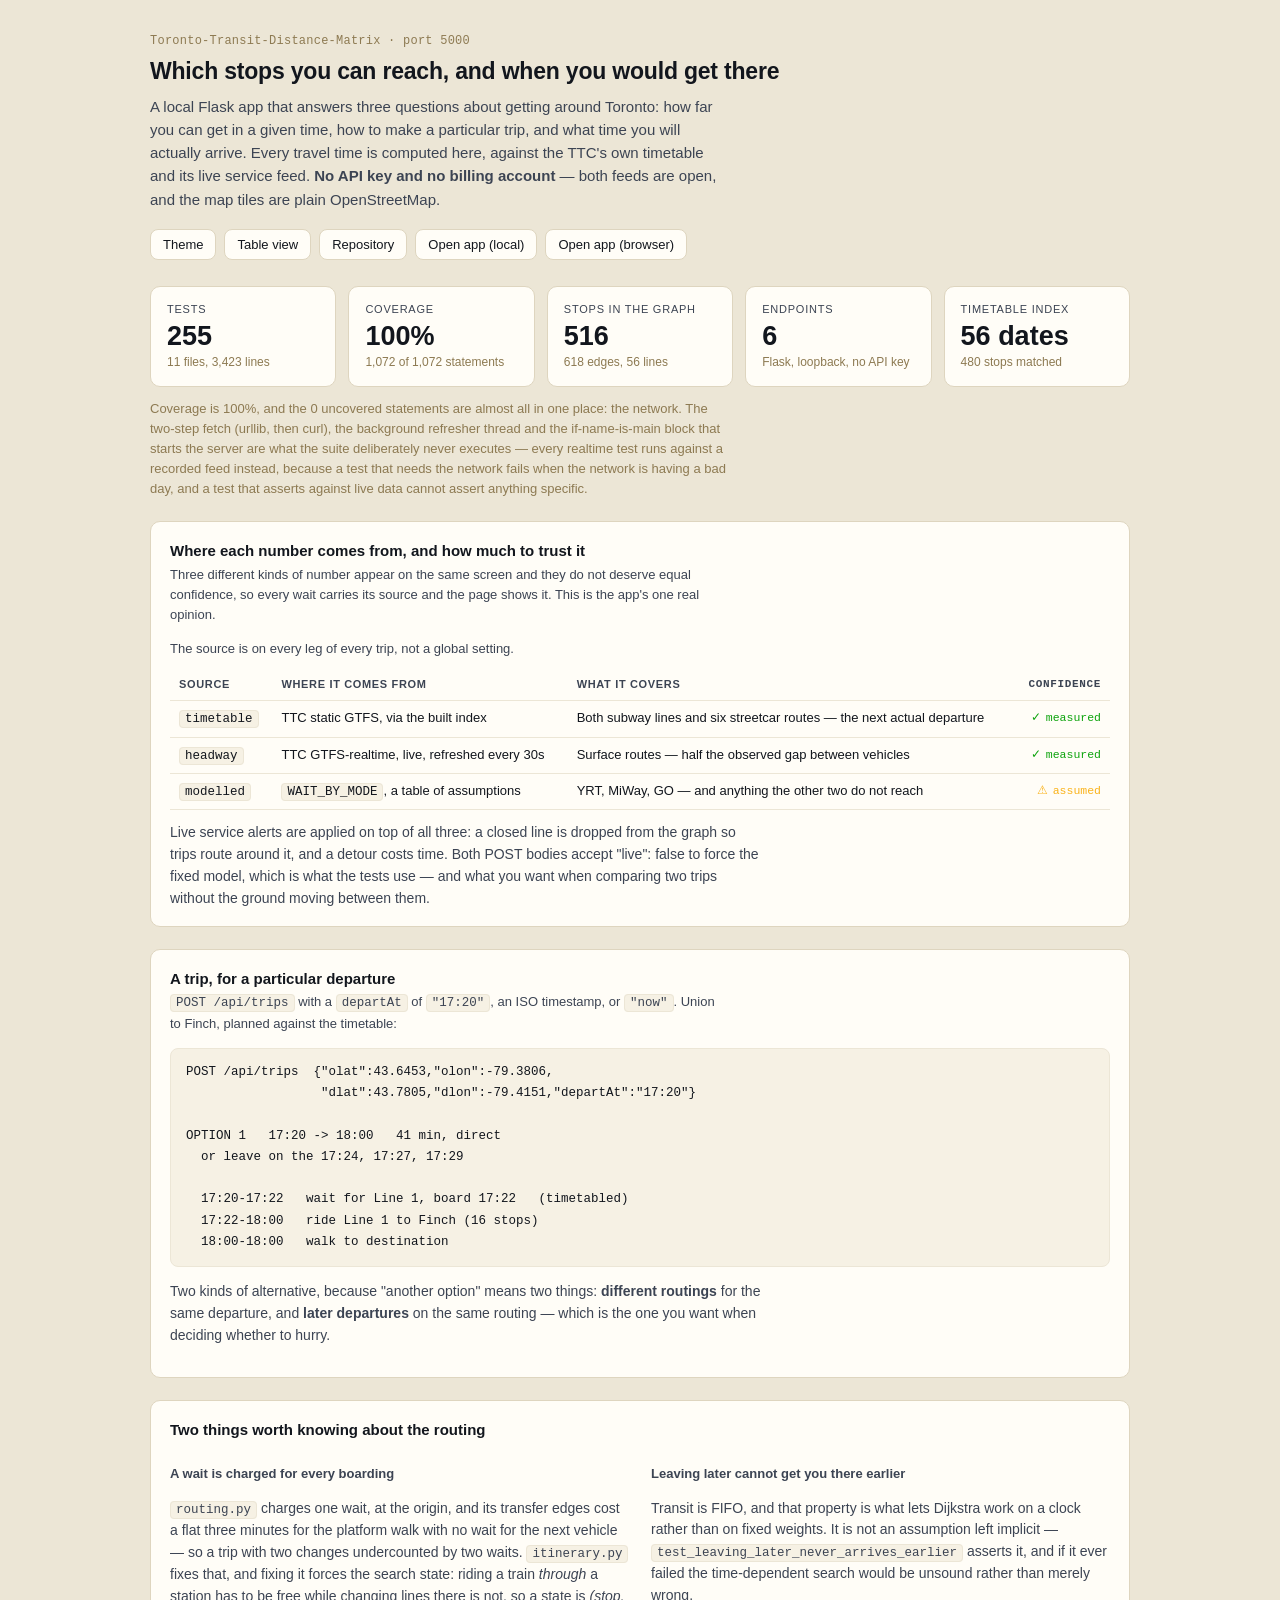
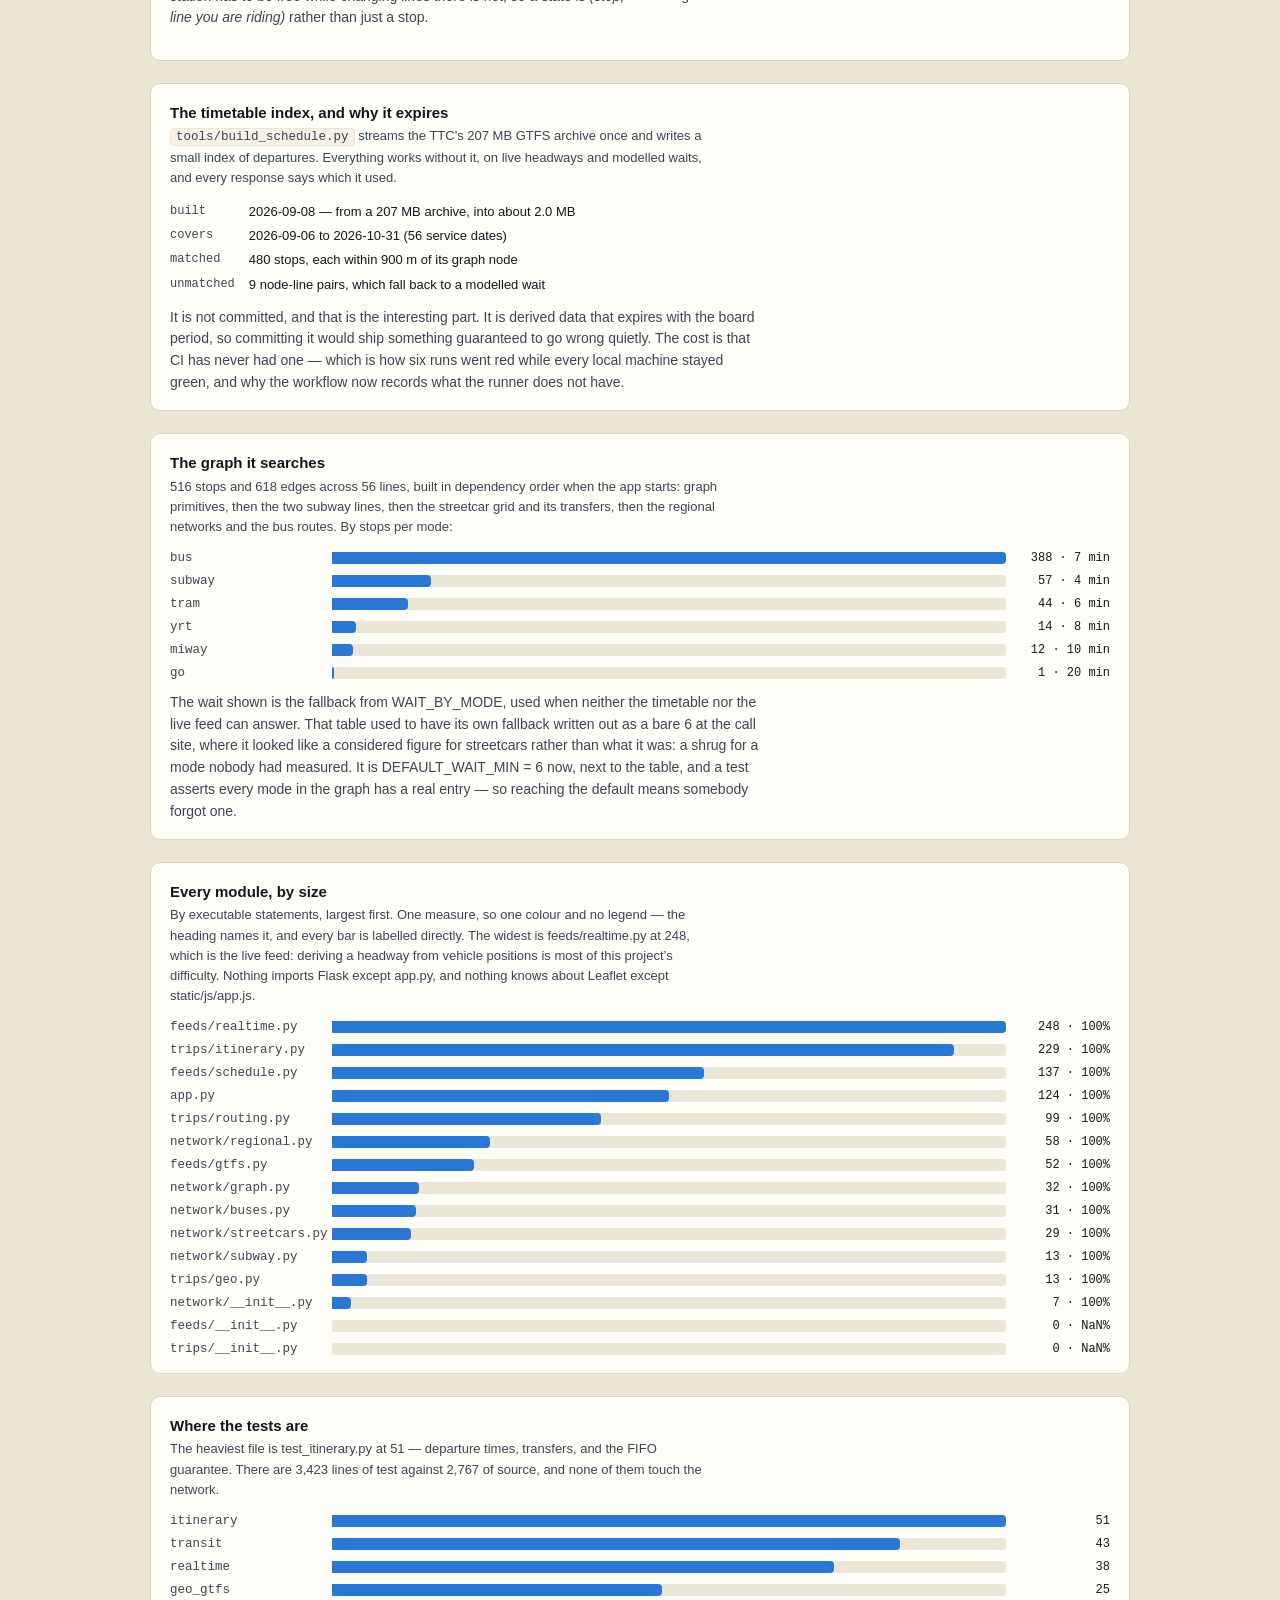
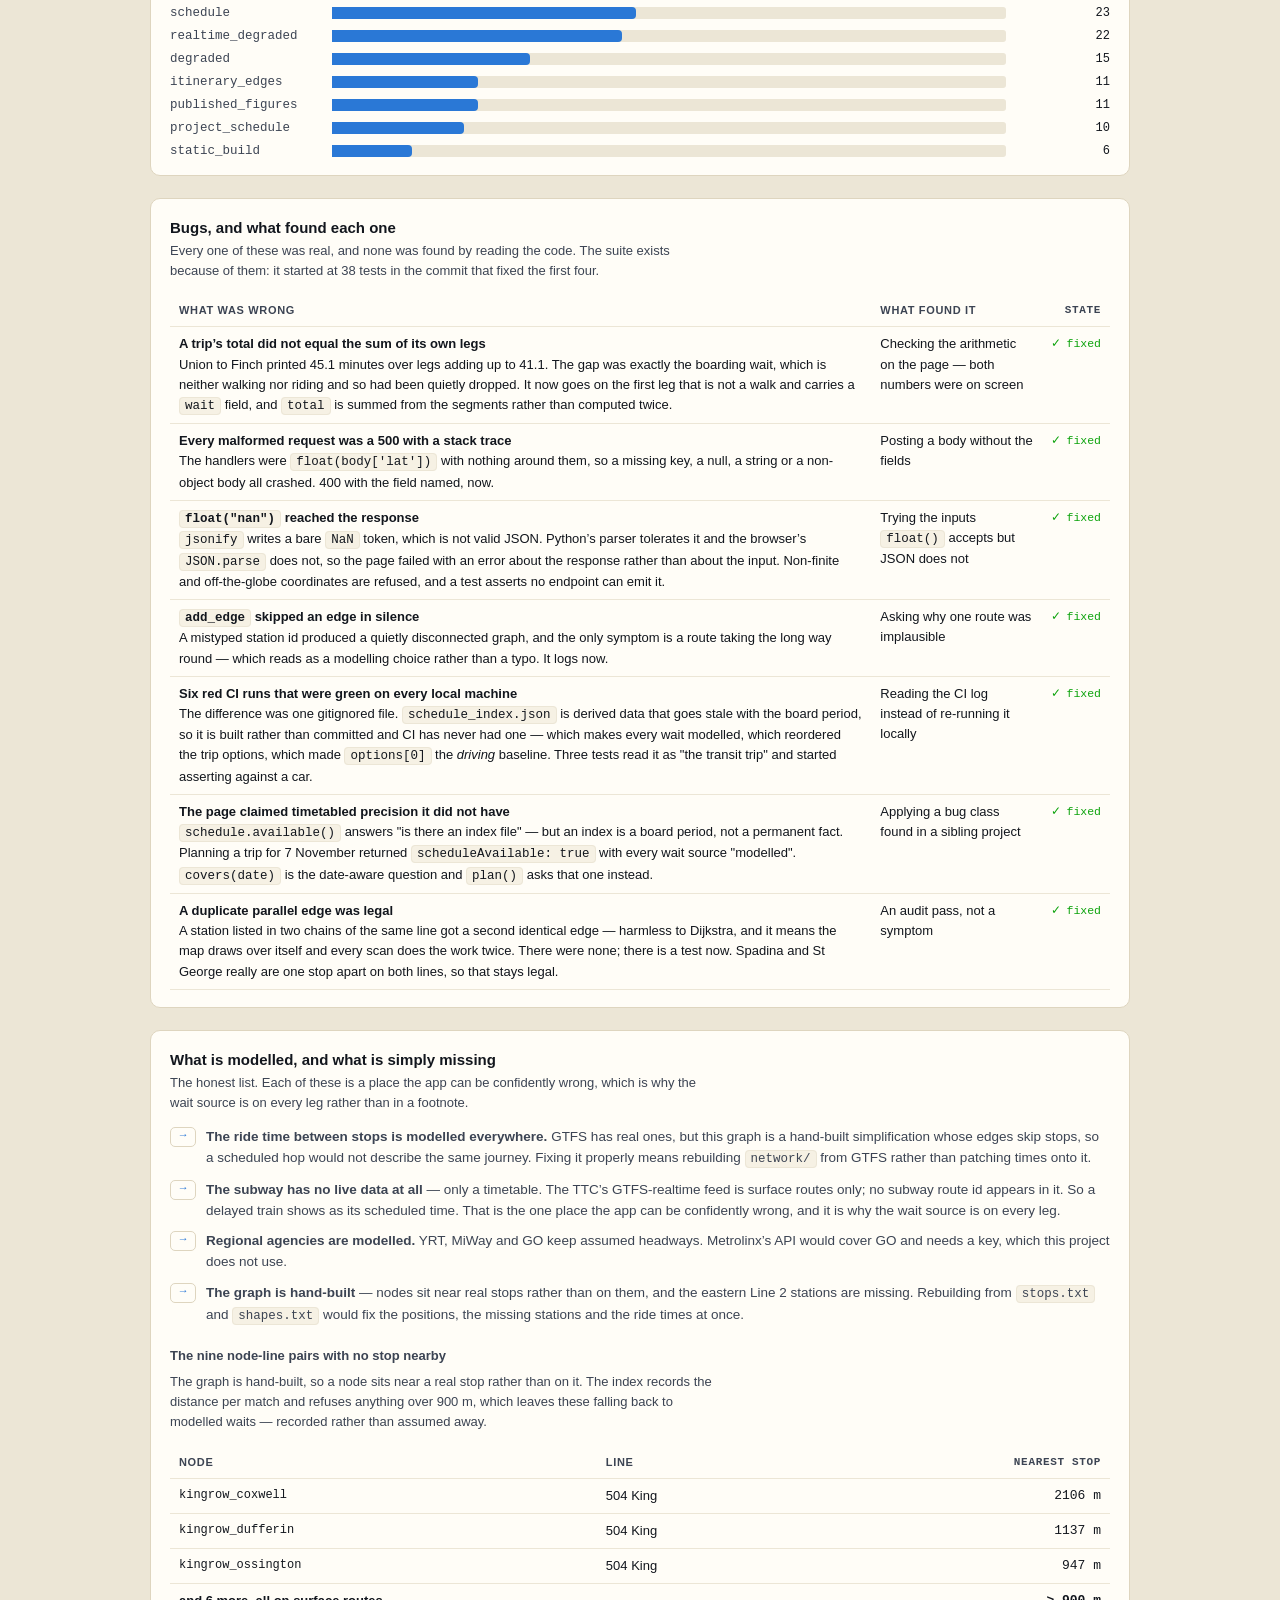
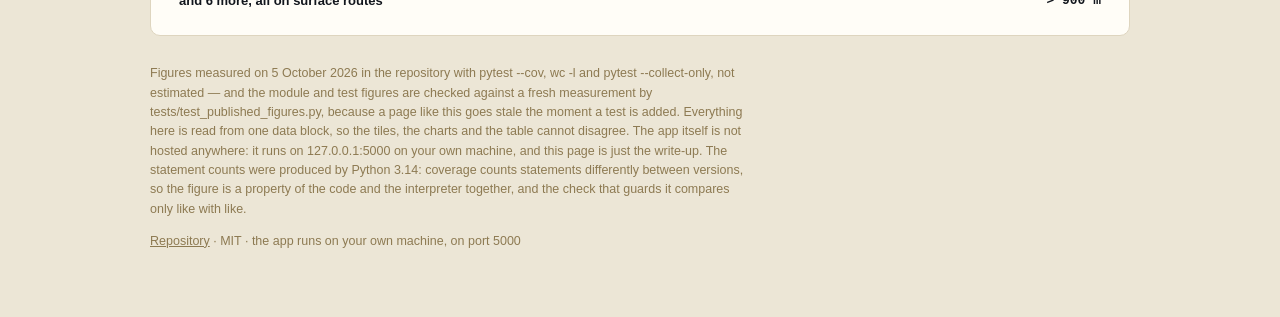
==== docs/index.html @ 0565213f "Timetable projected four years past the feed, and labelled as such TTC publishes one board period ah" ====
<!DOCTYPE html>
<html lang="en">
<head>
<meta charset="utf-8">
<meta name="viewport" content="width=device-width, initial-scale=1">
<title>Toronto Transit Reach — overview</title>
<meta name="description" content="A local Flask app that answers how far you can get in Toronto in a given time, how to make a particular trip, and what time you will arrive — against the TTC's own timetable and its live feed, with the source of every wait on the page.">
<meta property="og:title" content="Toronto Transit Reach">
<!-- No count in here. A figure typed into a meta tag is one nothing on the
     page derives, so it is the first thing to go stale. -->
<meta property="og:description" content="Reachability, trips and arrival times across Toronto, computed locally against the TTC's open timetable and live feed. No API key. Every wait says where it came from.">
<meta property="og:type" content="website">
<style>
/* The warm surface this family of pages uses. The marks on top come from the
 * validated palette and were re-run against *this* surface, because contrast
 * only means anything against the colour the chart actually sits on:
 *
 *   series  #2a78d6  on #fffdf7   all five checks PASS (light)
 *   series  #3987e5  on #1a1a19   all five checks PASS (dark)
 *   good    #0ca30c  3.30:1
 *   warning #fab219  1.80:1  sub-3:1 BY DESIGN -> always icon + label
 *   crit    #d03b3b  4.72:1
 *
 * Run as a categorical set the status colours fail on #fab219, and are meant
 * to: status is not a categorical palette, and amber is legal only with a
 * glyph and a word beside it. Every use of it here has both.
 *
 * Dark is a selected set stepped for the dark surface, not an inversion. */
.viz-root {
  color-scheme: light;
  --plane:     #ece6d6;
  --surface:   #fffdf7;
  --ink:       #12161d;
  --ink-2:     #3c4453;
  --ink-muted: #8d7a52;
  --grid:      #ece6d6;
  --ring:      #ded5bf;
  --code-bg:   #f6f1e4;
  --series:    #2a78d6;
  --track:     #ece6d6;
  --good:      #0ca30c;
  --warning:   #fab219;
  --critical:  #d03b3b;
}
@media (prefers-color-scheme: dark) {
  :root:where(:not([data-theme="light"])) .viz-root {
    color-scheme: dark;
    --plane: #0d0d0d; --surface: #1a1a19;
    --ink: #ffffff; --ink-2: #c3c2b7; --ink-muted: #898781;
    --grid: #2c2c2a; --ring: #383835; --code-bg: #21201e;
    --series: #3987e5; --track: #2c2c2a;
  }
}
:root[data-theme="dark"] .viz-root {
  color-scheme: dark;
  --plane: #0d0d0d; --surface: #1a1a19;
  --ink: #ffffff; --ink-2: #c3c2b7; --ink-muted: #898781;
  --grid: #2c2c2a; --ring: #383835; --code-bg: #21201e;
  --series: #3987e5; --track: #2c2c2a;
}

* { box-sizing: border-box; }
html, body { margin: 0; }
.viz-root {
  --text: -apple-system, BlinkMacSystemFont, "Segoe UI", Helvetica, Arial, sans-serif;
  --mono: ui-monospace, SFMono-Regular, Menlo, monospace;
  padding: 34px 24px 44px;
  font: 15px/1.55 var(--text);
  background: var(--plane); color: var(--ink);
  min-height: 100vh;
}
main { max-width: 980px; margin: 0 auto; }

.crumb {
  margin: 0 0 6px; font: 400 12px var(--mono); color: var(--ink-muted);
  letter-spacing: .02em;
}
h1 { font-size: 23px; margin: 0 0 5px; letter-spacing: -0.2px; }
.lede { color: var(--ink-2); margin: 0; font-size: 15px; max-width: 68ch; }
.head { display: flex; justify-content: space-between; align-items: flex-start; gap: 18px; flex-wrap: wrap; }
.controls { display: flex; gap: 8px; flex-wrap: wrap; }
button, .btn {
  font: 400 13px var(--text); cursor: pointer; text-decoration: none;
  display: inline-block;
  background: var(--surface); color: var(--ink);
  border: 1px solid var(--ring); border-radius: 8px; padding: 7px 12px;
}
button:hover, .btn:hover { border-color: var(--ink-muted); }
button[aria-pressed="true"] { border-color: var(--series); color: var(--series); }

/* ------------------------------------------------------------ stat tiles */
/* A bare stat tile is the one form that ships without a hover layer: there is
 * no plot to interrogate, just the figure and what it counts. */
.tiles { display: grid; grid-template-columns: repeat(auto-fit, minmax(156px, 1fr)); gap: 12px; margin: 26px 0 10px; }
.tile { background: var(--surface); border: 1px solid var(--ring); border-radius: 10px; padding: 14px 16px; }
.tile .k { display: block; color: var(--ink-2); font-size: 11px; text-transform: uppercase; letter-spacing: .07em; }
.tile .v { display: block; margin-top: 3px; font: 600 27px/1.12 var(--text); font-variant-numeric: tabular-nums; }
.tile .n { display: block; margin-top: 2px; color: var(--ink-muted); font-size: 12px; }

.note { color: var(--ink-muted); font-size: 13px; max-width: 80ch; margin: 12px 0 0; }

/* ---------------------------------------------------------------- panels */
.panel { background: var(--surface); border: 1px solid var(--ring); border-radius: 10px; padding: 17px 19px; margin-top: 22px; }
.panel h2 { margin: 0 0 2px; font-size: 15px; }
.panel h3 { margin: 20px 0 6px; font-size: 13px; color: var(--ink-2); }
.panel .sub { margin: 0 0 14px; color: var(--ink-2); font-size: 13px; max-width: 76ch; }
.panel p { font-size: 14px; color: var(--ink-2); max-width: 76ch; }
.split { display: grid; grid-template-columns: repeat(auto-fit, minmax(330px, 1fr)); gap: 22px; }

/* Thin marks on a recessive track, 4px rounding on the data end only so the
 * mark stays anchored flat to the baseline it grows from. */
.bars { display: grid; gap: 9px; }
/* 150px for the label, not the 118px the sibling pages use: the longest
   module name here is network/streetcars.py, which measured 144px and was
   being clipped — a clipped name is one the reader cannot look up. */
.bar { display: grid; grid-template-columns: 150px 1fr 92px; gap: 12px; align-items: center; }
.bar .lab { font: 400 12.5px var(--mono); color: var(--ink-2); }
.bar .rail { position: relative; height: 12px; background: var(--track); border-radius: 3px; }
.bar .fill { position: absolute; inset: 0 auto 0 0; background: var(--series); border-radius: 0 4px 4px 0; }
.bar .val { text-align: right; font: 500 12px var(--mono); font-variant-numeric: tabular-nums; color: var(--ink); }
.bar:hover .rail { outline: 2px solid var(--ring); outline-offset: 2px; }

/* ----------------------------------------------------------------- table */
table { width: 100%; border-collapse: collapse; }
caption { text-align: left; color: var(--ink-2); font-size: 13px; padding-bottom: 10px; }
th, td { text-align: left; padding: 7px 9px; border-bottom: 1px solid var(--grid); font-size: 13px; vertical-align: top; }
th { color: var(--ink-2); font-size: 11px; text-transform: uppercase; letter-spacing: .06em; }
td.num, th.num { text-align: right; font-family: var(--mono); font-variant-numeric: tabular-nums; }
td.mono { font-family: var(--mono); font-size: 12px; }
tr.total td { border-bottom: none; font-weight: 600; }
[hidden] { display: none !important; }

code { font-family: var(--mono); font-size: 12.5px; background: var(--code-bg); border: 1px solid var(--grid); border-radius: 4px; padding: 1px 5px; }
pre {
  background: var(--code-bg); border: 1px solid var(--grid); border-radius: 8px;
  padding: 13px 15px; overflow-x: auto;
  font: 12.5px/1.7 var(--mono); color: var(--ink); margin: 12px 0 0;
}

/* Numbered steps. */
.flow { list-style: none; margin: 12px 0 0; padding: 0; display: grid; gap: 10px; }
.flow li { display: grid; grid-template-columns: 26px 1fr; gap: 10px; font-size: 13.5px; color: var(--ink-2); }
.step {
  font: 500 11px var(--mono); color: var(--series);
  border: 1px solid var(--ring); border-radius: 5px;
  text-align: center; padding: 1px 0; height: 20px;
}

/* Status. Never colour alone: each carries a glyph and a word, which is what
 * makes the sub-3:1 amber legal. */
.flag { display: inline-flex; align-items: center; gap: 5px; font: 500 11.5px var(--mono); white-space: nowrap; }
.flag .g { font-size: 12px; }
.flag.good { color: var(--good); }
.flag.warn { color: var(--warning); }
.flag.crit { color: var(--critical); }

dl.kv { display: grid; grid-template-columns: auto 1fr; gap: 4px 14px; margin: 12px 0 0; font-size: 13px; }
dl.kv dt { color: var(--ink-2); font-family: var(--mono); font-size: 12px; }
dl.kv dd { margin: 0; }

footer { margin-top: 28px; color: var(--ink-muted); font-size: 12.5px; max-width: 86ch; }
footer a { color: inherit; }
</style>
</head>

<body class="viz-root" data-palette="#2a78d6">
<main>

<div class="head">
  <div>
    <p class="crumb">Toronto-Transit-Distance-Matrix &middot; port 5000</p>
    <h1>Which stops you can reach, and when you would get there</h1>
    <p class="lede">
      A local Flask app that answers three questions about getting around
      Toronto: how far you can get in a given time, how to make a particular
      trip, and what time you will actually arrive. Every travel time is
      computed here, against the TTC's own timetable and its live service
      feed. <strong>No API key and no billing account</strong> — both feeds
      are open, and the map tiles are plain OpenStreetMap.
    </p>
  </div>
  <div class="controls">
    <button id="themeBtn" type="button">Theme</button>
    <button id="tableBtn" type="button" aria-pressed="false">Table view</button>
    <a class="btn" href="https://github.com/luke-zhang-cs-py/Toronto-Transit-Distance-Matrix">Repository</a>
    <a class="btn" id="localBtn" href="http://127.0.0.1:5000/"
       title="Only works on a machine that is running the app">Open app (local)</a>
    <!-- The same page with no server behind it: the graph is inlined and the
         reachability search runs in JavaScript. Reach only, modelled waits,
         no trip planner — generated by tools/build_static.py. -->
    <a class="btn" href="app/"
       title="Browser-only build: reachability on modelled waits, no live feed, no trip planner">Open app (browser)</a>
  </div>
</div>

<section class="tiles" id="tiles" aria-label="Headline figures"></section>
<p class="note" id="tilesNote"></p>

<!-- ================================================= the wait sources -->
<section class="panel">
  <h2>Where each number comes from, and how much to trust it</h2>
  <p class="sub">
    Three different kinds of number appear on the same screen and they do not
    deserve equal confidence, so every wait carries its source and the page
    shows it. This is the app's one real opinion.
  </p>
  <table>
    <caption>The source is on every leg of every trip, not a global setting.</caption>
    <thead>
      <tr><th>Source</th><th>Where it comes from</th><th>What it covers</th><th class="num">Confidence</th></tr>
    </thead>
    <tbody id="sourceBody"></tbody>
  </table>
  <p class="note" id="sourceNote"></p>
</section>

<!-- ======================================================= a real trip -->
<section class="panel">
  <h2>A trip, for a particular departure</h2>
  <p class="sub">
    <code>POST /api/trips</code> with a <code>departAt</code> of
    <code>"17:20"</code>, an ISO timestamp, or <code>"now"</code>. Union to
    Finch, planned against the timetable:
  </p>
  <pre id="tripSample"></pre>
  <p>
    Two kinds of alternative, because "another option" means two things:
    <strong>different routings</strong> for the same departure, and
    <strong>later departures</strong> on the same routing — which is the one
    you want when deciding whether to hurry.
  </p>
</section>

<!-- ==================================================== the two rules -->
<section class="panel">
  <h2>Two things worth knowing about the routing</h2>
  <div class="split">
    <div>
      <h3>A wait is charged for every boarding</h3>
      <p>
        <code>routing.py</code> charges one wait, at the origin, and its
        transfer edges cost a flat three minutes for the platform walk with no
        wait for the next vehicle — so a trip with two changes undercounted by
        two waits. <code>itinerary.py</code> fixes that, and fixing it forces
        the search state: riding a train <em>through</em> a station has to be
        free while changing lines there is not, so a state is
        <em>(stop, line you are riding)</em> rather than just a stop.
      </p>
    </div>
    <div>
      <h3>Leaving later cannot get you there earlier</h3>
      <p>
        Transit is FIFO, and that property is what lets Dijkstra work on a
        clock rather than on fixed weights. It is not an assumption left
        implicit —
        <code>test_leaving_later_never_arrives_earlier</code> asserts it, and
        if it ever failed the time-dependent search would be unsound rather
        than merely wrong.
      </p>
    </div>
  </div>
</section>

<!-- ===================================================== the timetable -->
<section class="panel">
  <h2>The timetable index, and why it expires</h2>
  <p class="sub">
    <code>tools/build_schedule.py</code> streams the TTC's 207&nbsp;MB GTFS
    archive once and writes a small index of departures. Everything works
    without it, on live headways and modelled waits, and every response says
    which it used.
  </p>
  <dl class="kv" id="indexKv"></dl>
  <p class="note" id="indexNote"></p>
</section>

<!-- ======================================================= the network -->
<section class="panel">
  <h2>The graph it searches</h2>
  <p class="sub" id="graphSub"></p>
  <div id="graphBars" class="bars"></div>
  <p class="note" id="graphNote"></p>
</section>

<!-- ======================================================== the source -->
<section class="panel" id="modulePanel">
  <h2>Every module, by size</h2>
  <p class="sub" id="moduleSub"></p>
  <div id="moduleBars" class="bars"></div>
</section>

<section class="panel" id="testPanel">
  <h2>Where the tests are</h2>
  <p class="sub" id="testSub"></p>
  <div id="testBars" class="bars"></div>
</section>

<section class="panel" id="tablePanel" hidden>
  <table>
    <caption>Every module with its size, statements, coverage and
      what it is for. The same data as the two charts above.</caption>
    <thead>
      <tr><th>Module</th><th class="num">Lines</th><th class="num">Stmts</th>
          <th class="num">Covered</th><th>What it does</th></tr>
    </thead>
    <tbody id="tableBody"></tbody>
  </table>
</section>

<!-- =========================================================== the bugs -->
<section class="panel">
  <h2>Bugs, and what found each one</h2>
  <p class="sub">
    Every one of these was real, and none was found by reading the code. The
    suite exists because of them: it started at 38 tests in the commit that
    fixed the first four.
  </p>
  <table>
    <thead>
      <tr><th>What was wrong</th><th>What found it</th><th class="num">State</th></tr>
    </thead>
    <tbody id="bugBody"></tbody>
  </table>
</section>

<!-- =========================================================== the gaps -->
<section class="panel">
  <h2>What is modelled, and what is simply missing</h2>
  <p class="sub">
    The honest list. Each of these is a place the app can be confidently
    wrong, which is why the wait source is on every leg rather than in a
    footnote.
  </p>
  <ul class="flow" id="gapList"></ul>

  <h3>The nine node-line pairs with no stop nearby</h3>
  <p class="sub">
    The graph is hand-built, so a node sits near a real stop rather than on
    it. The index records the distance per match and refuses anything over
    900&nbsp;m, which leaves these falling back to modelled waits — recorded
    rather than assumed away.
  </p>
  <table>
    <thead>
      <tr><th>Node</th><th>Line</th><th class="num">Nearest stop</th></tr>
    </thead>
    <tbody id="unmatchedBody"></tbody>
  </table>
</section>

<footer>
  <p id="footNote"></p>
  <p>
    <a href="https://github.com/luke-zhang-cs-py/Toronto-Transit-Distance-Matrix">Repository</a>
    &middot; MIT &middot; the app runs on your own machine, on port 5000
  </p>
</footer>

</main>

<script>
'use strict';

/* Every number on this page is read from here, so the tiles, the charts and
 * the table cannot drift apart.
 *
 * Measured on 11 September 2026 in the repository: `pytest -q --cov` for the
 * statements and what is uncovered, `wc -l` for length, `pytest
 * --collect-only -q` for the test counts, and the graph figures by importing
 * the network package. Not estimated. tests/test_published_figures.py checks
 * the module and test figures against a fresh measurement, so they cannot go
 * stale quietly -- `python tools/refresh_figures.py` rewrites them. */

var MODULES = [
  { name: 'feeds/realtime.py',     lines: 601, stmts: 248, missed:  0, does: 'live headways, closures and detours from GTFS-realtime' },
  { name: 'trips/itinerary.py',    lines: 586, stmts: 229, missed:  0, does: 'trips for a departure time, with clock times per leg' },
  { name: 'feeds/schedule.py',     lines: 325, stmts: 137, missed:  0, does: 'when the next one actually leaves, from the index' },
  { name: 'app.py',                lines: 310, stmts: 124, missed:  0, does: 'the HTTP surface; six endpoints and nothing else' },
  { name: 'trips/routing.py',      lines: 209, stmts:  99, missed:  0, does: 'Dijkstra reachability — the heat map' },
  { name: 'network/regional.py',   lines: 127, stmts:  58, missed:  0, does: 'YRT/Viva, MiWay, GO and the highway-corridor hubs' },
  { name: 'feeds/gtfs.py',         lines: 149, stmts:  52, missed:  0, does: 'reads the GTFS archive; shared by both build tools' },
  { name: 'network/graph.py',      lines: 101, stmts:  32, missed:  0, does: 'add_node / add_edge / chain, and nothing else' },
  { name: 'network/buses.py',      lines:  72, stmts:  31, missed:  0, does: '28 bus routes, loaded from a built JSON file' },
  { name: 'network/streetcars.py', lines:  96, stmts:  29, missed:  0, does: 'the downtown grid, and its subway transfers' },
  { name: 'network/subway.py',     lines: 102, stmts:  13, missed:  0, does: 'Line 1 and Line 2 with their extensions' },
  { name: 'trips/geo.py',          lines:  48, stmts:  13, missed:  0, does: 'haversine and the walk time; both tools had a copy' },
  { name: 'network/__init__.py',   lines:  29, stmts:   7, missed:  0, does: 'builds the graph in dependency order' },
  { name: 'feeds/__init__.py',     lines:   6, stmts:   0, missed:  0, does: 'the package: what TTC publishes, read in one place' },
  { name: 'trips/__init__.py',     lines:   6, stmts:   0, missed:  0, does: 'the package: coordinates in, itineraries out' }
];

/* The two build tools are omitted from coverage on purpose, and named here so
 * the omission is visible rather than silent: each streams the 207 MB GTFS
 * archive, so exercising them in the suite would mean shipping it. */
var OMITTED = [
  { name: 'tools/build_schedule.py', lines: 351, why: '207 MB of GTFS -> a departures index' },
  { name: 'tools/build_buses.py',    lines: 474, why: 'the same archive -> network/bus_routes.json' }
];

var TESTS = [
  { file: 'test_itinerary.py',         n: 51, of: 'departure times, transfers, and the FIFO guarantee' },
  { file: 'test_transit.py',           n: 43, of: 'the graph, the routing, and the HTTP surface' },
  { file: 'test_realtime.py',          n: 38, of: 'two recorded feeds, one with a real Line 2 closure' },
  { file: 'test_geo_gtfs.py',          n: 25, of: 'the two helpers both build tools used to duplicate' },
  { file: 'test_schedule.py',          n: 23, of: 'the index, the board period, and life without one' },
  { file: 'test_realtime_degraded.py', n: 22, of: 'the live feed when it is slow, absent, corrupt, or unparseable' },
  { file: 'test_degraded.py',          n: 15, of: 'what it does when the data it wants is not there' },
  { file: 'test_itinerary_edges.py',   n: 11, of: 'trips at the edges of what the planner can answer' },
  { file: 'test_published_figures.py', n: 11, of: 'the numbers on this page, against a fresh measurement' },
  { file: 'test_project_schedule.py',  n: 10, of: 'four years past the feed: the week repeated, the holidays on holiday service' },
  { file: 'test_static_build.py',      n:  6, of: 'the browser build: current, escaped, agreeing with the Python; page races' }
];

var TEST_LINES = 3423;

/* Which interpreter produced the statement counts above. It matters: coverage
 * counts a `with` block or a multi-line call differently between versions, so
 * the same unchanged file measures a different number of statements under a
 * different Python. The guard compares only when the running one is this one,
 * and skips with a reason otherwise -- which is why this line exists rather
 * than the check simply failing on a CI runner. */
var MEASURED_WITH = 'Python 3.14';
var ROUTE_COUNT = 6;

/* The graph, by importing network/ and counting. */
var GRAPH = { nodes: 516, edges: 618, lines: 56 };
var MODES = [
  { mode: 'bus',     nodes: 388, wait: 7,  live: 'headway' },
  { mode: 'subway',  nodes:  57, wait: 4,  live: 'timetable' },
  { mode: 'tram',    nodes:  44, wait: 6,  live: 'timetable' },
  { mode: 'yrt',     nodes:  14, wait: 8,  live: 'modelled' },
  { mode: 'miway',   nodes:  12, wait: 10, live: 'modelled' },
  { mode: 'go',      nodes:   1, wait: 20, live: 'modelled' }
];
var DEFAULT_WAIT = 6;

/* Read out of schedule_index.json itself. */
var INDEX = {
  builtAt: '2026-09-08',
  covers: ['2026-09-06', '2026-10-31'],
  dates: 56,
  stops: 480,
  unmatched: 9,
  maxMatchMetres: 900,
  megabytes: 2.0,
  archiveMegabytes: 207
};

var SOURCES = [
  ['timetable', 'TTC static GTFS, via the built index',
   'Both subway lines and six streetcar routes — the next actual departure',
   'good'],
  ['headway', 'TTC GTFS-realtime, live, refreshed every 30s',
   'Surface routes — half the observed gap between vehicles',
   'good'],
  ['modelled', '<code>WAIT_BY_MODE</code>, a table of assumptions',
   'YRT, MiWay, GO — and anything the other two do not reach',
   'warn']
];

/* Authored prose with intentional markup, kept out of esc() deliberately --
 * see drawBugs and drawGaps, which say so. Nothing here comes from a user. */
var BUGS = [
  ['A trip’s total did not equal the sum of its own legs',
   'Union to Finch printed 45.1 minutes over legs adding up to 41.1. The gap was exactly the boarding wait, which is neither walking nor riding and so had been quietly dropped. It now goes on the first leg that is not a walk and carries a <code>wait</code> field, and <code>total</code> is summed from the segments rather than computed twice.',
   'Checking the arithmetic on the page — both numbers were on screen', 'fixed'],
  ['Every malformed request was a 500 with a stack trace',
   'The handlers were <code>float(body[\'lat\'])</code> with nothing around them, so a missing key, a null, a string or a non-object body all crashed. 400 with the field named, now.',
   'Posting a body without the fields', 'fixed'],
  ['<code>float("nan")</code> reached the response',
   '<code>jsonify</code> writes a bare <code>NaN</code> token, which is not valid JSON. Python’s parser tolerates it and the browser’s <code>JSON.parse</code> does not, so the page failed with an error about the response rather than about the input. Non-finite and off-the-globe coordinates are refused, and a test asserts no endpoint can emit it.',
   'Trying the inputs <code>float()</code> accepts but JSON does not', 'fixed'],
  ['<code>add_edge</code> skipped an edge in silence',
   'A mistyped station id produced a quietly disconnected graph, and the only symptom is a route taking the long way round — which reads as a modelling choice rather than a typo. It logs now.',
   'Asking why one route was implausible', 'fixed'],
  ['Six red CI runs that were green on every local machine',
   'The difference was one gitignored file. <code>schedule_index.json</code> is derived data that goes stale with the board period, so it is built rather than committed and CI has never had one — which makes every wait modelled, which reordered the trip options, which made <code>options[0]</code> the <em>driving</em> baseline. Three tests read it as "the transit trip" and started asserting against a car.',
   'Reading the CI log instead of re-running it locally', 'fixed'],
  ['The page claimed timetabled precision it did not have',
   '<code>schedule.available()</code> answers "is there an index file" — but an index is a board period, not a permanent fact. Planning a trip for 7 November returned <code>scheduleAvailable: true</code> with every wait source "modelled". <code>covers(date)</code> is the date-aware question and <code>plan()</code> asks that one instead.',
   'Applying a bug class found in a sibling project', 'fixed'],
  ['A duplicate parallel edge was legal',
   'A station listed in two chains of the same line got a second identical edge — harmless to Dijkstra, and it means the map draws over itself and every scan does the work twice. There were none; there is a test now. Spadina and St George really are one stop apart on both lines, so that stays legal.',
   'An audit pass, not a symptom', 'fixed']
];

var GAPS = [
  '<strong>The ride time between stops is modelled everywhere.</strong> GTFS has real ones, but this graph is a hand-built simplification whose edges skip stops, so a scheduled hop would not describe the same journey. Fixing it properly means rebuilding <code>network/</code> from GTFS rather than patching times onto it.',
  '<strong>The subway has no live data at all</strong> — only a timetable. The TTC’s GTFS-realtime feed is surface routes only; no subway route id appears in it. So a delayed train shows as its scheduled time. That is the one place the app can be confidently wrong, and it is why the wait source is on every leg.',
  '<strong>Regional agencies are modelled.</strong> YRT, MiWay and GO keep assumed headways. Metrolinx’s API would cover GO and needs a key, which this project does not use.',
  '<strong>The graph is hand-built</strong> — nodes sit near real stops rather than on them, and the eastern Line 2 stations are missing. Rebuilding from <code>stops.txt</code> and <code>shapes.txt</code> would fix the positions, the missing stations and the ride times at once.'
];

var UNMATCHED = [
  ['kingrow_coxwell',   '504 King', 2106],
  ['kingrow_dufferin',  '504 King', 1137],
  ['kingrow_ossington', '504 King',  947]
];

/* ------------------------------------------------------------- helpers */

function esc(s) {
  return String(s).replace(/[&<>"]/g, function (c) {
    return { '&': '&amp;', '<': '&lt;', '>': '&gt;', '"': '&quot;' }[c];
  });
}
function el(id) { return document.getElementById(id); }
function covered(m) { return m.stmts - m.missed; }
function coverage(m) { return Math.round(100 * covered(m) / m.stmts); }
function sum(list, field) {
  return list.reduce(function (n, item) { return n + field(item); }, 0);
}

var STMTS = sum(MODULES, function (m) { return m.stmts; });
var COVERED = sum(MODULES, covered);
var LINES = sum(MODULES, function (m) { return m.lines; });
var TEST_COUNT = sum(TESTS, function (t) { return t.n; });

/* ---------------------------------------------------------------- tiles */

function drawTiles() {
  var tiles = [
    ['Tests', TEST_COUNT.toLocaleString(),
     TESTS.length + ' files, ' + TEST_LINES.toLocaleString() + ' lines'],
    ['Coverage', Math.round(100 * COVERED / STMTS) + '%',
     COVERED.toLocaleString() + ' of ' + STMTS.toLocaleString() + ' statements'],
    ['Stops in the graph', GRAPH.nodes.toLocaleString(),
     GRAPH.edges + ' edges, ' + GRAPH.lines + ' lines'],
    ['Endpoints', ROUTE_COUNT, 'Flask, loopback, no API key'],
    ['Timetable index', INDEX.dates + ' dates',
     INDEX.stops + ' stops matched']
  ];
  el('tiles').innerHTML = tiles.map(function (t) {
    return '<div class="tile"><span class="k">' + esc(t[0]) +
      '</span><strong class="v">' + esc(t[1]) + '</strong>' +
      '<span class="n">' + esc(t[2]) + '</span></div>';
  }).join('');

  el('tilesNote').textContent =
    'Coverage is ' + Math.round(100 * COVERED / STMTS) + '%, and the ' +
    (STMTS - COVERED) + ' uncovered statements are almost all in one place: ' +
    'the network. The two-step fetch (urllib, then curl), the background ' +
    'refresher thread and the if-name-is-main block that starts the server ' +
    'are what the suite deliberately never executes — every realtime test ' +
    'runs against a recorded feed instead, because a test that needs the ' +
    'network fails when the network is having a bad day, and a test that ' +
    'asserts against live data cannot assert anything specific.';
}

/* --------------------------------------------------------------- charts */

function drawBars(id, rows, label, value, size, peak) {
  el(id).innerHTML = rows.map(function (row) {
    var width = (size(row) / peak * 100).toFixed(1);
    return '<div class="bar" title="' + esc(label(row) + ' — ' + value(row)) +
      '"><span class="lab">' + esc(label(row)) + '</span>' +
      '<span class="rail"><span class="fill" style="width:' + width +
      '%"></span></span>' +
      '<span class="val">' + esc(value(row)) + '</span></div>';
  }).join('');
}

/* Sorted here rather than relied on in the array, so the caption's "largest
 * first" stays true however the array is edited. */
function byStatements() {
  return MODULES.slice().sort(function (a, b) { return b.stmts - a.stmts; });
}

function drawModules() {
  var rows = byStatements();
  var peak = rows[0].stmts;
  el('moduleSub').textContent =
    'By executable statements, largest first. One measure, so one colour and ' +
    'no legend — the heading names it, and every bar is labelled directly. ' +
    'The widest is ' + rows[0].name + ' at ' + rows[0].stmts + ', which is ' +
    'the live feed: deriving a headway from vehicle positions is most of ' +
    'this project’s difficulty. Nothing imports Flask except app.py, and ' +
    'nothing knows about Leaflet except static/js/app.js.';
  drawBars('moduleBars', rows,
           function (m) { return m.name; },
           function (m) { return m.stmts + ' · ' + coverage(m) + '%'; },
           function (m) { return m.stmts; }, peak);
}

function drawTests() {
  var peak = Math.max.apply(null, TESTS.map(function (t) { return t.n; }));
  var most = TESTS.reduce(function (a, b) { return b.n > a.n ? b : a; });
  el('testSub').textContent =
    'The heaviest file is ' + most.file + ' at ' + most.n + ' — ' + most.of +
    '. There are ' + TEST_LINES.toLocaleString() + ' lines of test against ' +
    LINES.toLocaleString() + ' of source, and none of them touch the ' +
    'network.';
  drawBars('testBars', TESTS,
           function (t) { return t.file.replace('test_', '').replace('.py', ''); },
           function (t) { return String(t.n); },
           function (t) { return t.n; }, peak);
}

function drawGraph() {
  el('graphSub').textContent =
    GRAPH.nodes + ' stops and ' + GRAPH.edges + ' edges across ' +
    GRAPH.lines + ' lines, built in dependency order when the app starts: ' +
    'graph primitives, then the two subway lines, then the streetcar grid ' +
    'and its transfers, then the regional networks and the bus routes. By ' +
    'stops per mode:';
  var peak = MODES[0].nodes;
  drawBars('graphBars', MODES,
           function (m) { return m.mode; },
           /* Kept short deliberately: the value column is 92px, and
            * "388 · 7 min wait" wrapped onto a second line in every row. */
           function (m) { return m.nodes + ' · ' + m.wait + ' min'; },
           function (m) { return m.nodes; }, peak);
  el('graphNote').textContent =
    'The wait shown is the fallback from WAIT_BY_MODE, used when neither the ' +
    'timetable nor the live feed can answer. That table used to have its own ' +
    'fallback written out as a bare 6 at the call site, where it looked like ' +
    'a considered figure for streetcars rather than what it was: a shrug for ' +
    'a mode nobody had measured. It is DEFAULT_WAIT_MIN = ' + DEFAULT_WAIT +
    ' now, next to the table, and a test asserts every mode in the graph has ' +
    'a real entry — so reaching the default means somebody forgot one.';
}

/* --------------------------------------------------------------- tables */

function drawTable() {
  /* Same order as the chart, so the two views of one dataset agree. */
  var rows = byStatements().map(function (m) {
    return '<tr><td class="mono">' + esc(m.name) + '</td>' +
      '<td class="num">' + m.lines + '</td>' +
      '<td class="num">' + m.stmts + '</td>' +
      '<td class="num">' + coverage(m) + '%</td>' +
      '<td>' + esc(m.does) + '</td></tr>';
  }).join('');
  var omitted = OMITTED.map(function (o) {
    return '<tr><td class="mono">' + esc(o.name) + '</td>' +
      '<td class="num">' + o.lines + '</td>' +
      '<td class="num">&mdash;</td><td class="num">omitted</td>' +
      '<td>' + esc(o.why) + '</td></tr>';
  }).join('');
  el('tableBody').innerHTML = rows + omitted +
    '<tr class="total"><td>Total, excluding the build tools</td>' +
    '<td class="num">' + LINES.toLocaleString() + '</td>' +
    '<td class="num">' + STMTS.toLocaleString() + '</td>' +
    '<td class="num">' + Math.round(100 * COVERED / STMTS) + '%</td>' +
    '<td>&mdash;</td></tr>';
}

/* SOURCES, BUGS and GAPS are authored in this file and carry intentional
 * markup, so they are written through rather than escaped. No value in any of
 * them comes from a feed, a request or a person. */
function drawSources() {
  var flags = { good: ['good', '✓', 'measured'], warn: ['warn', '⚠', 'assumed'] };
  el('sourceBody').innerHTML = SOURCES.map(function (s) {
    var f = flags[s[3]];
    return '<tr><td><code>' + esc(s[0]) + '</code></td><td>' + s[1] +
      '</td><td>' + esc(s[2]) + '</td>' +
      '<td class="num"><span class="flag ' + f[0] + '"><span class="g">' +
      f[1] + '</span>' + esc(f[2]) + '</span></td></tr>';
  }).join('');
  el('sourceNote').textContent =
    'Live service alerts are applied on top of all three: a closed line is ' +
    'dropped from the graph so trips route around it, and a detour costs ' +
    'time. Both POST bodies accept "live": false to force the fixed model, ' +
    'which is what the tests use — and what you want when comparing two ' +
    'trips without the ground moving between them.';
}

function drawBugs() {
  el('bugBody').innerHTML = BUGS.map(function (b) {
    return '<tr><td><b>' + b[0] + '</b><br>' + b[1] + '</td>' +
      '<td>' + b[2] + '</td>' +
      '<td class="num"><span class="flag good"><span class="g">✓</span>' +
      esc(b[3]) + '</span></td></tr>';
  }).join('');
}

function drawGaps() {
  el('gapList').innerHTML = GAPS.map(function (text) {
    return '<li><span class="step">&rarr;</span><span>' + text +
      '</span></li>';
  }).join('');
  el('unmatchedBody').innerHTML = UNMATCHED.map(function (u) {
    return '<tr><td class="mono">' + esc(u[0]) + '</td>' +
      '<td>' + esc(u[1]) + '</td>' +
      '<td class="num">' + u[2] + ' m</td></tr>';
  }).join('') +
    '<tr class="total"><td colspan="2">and ' + (INDEX.unmatched -
      UNMATCHED.length) + ' more, all on surface routes</td>' +
    '<td class="num">&gt; ' + INDEX.maxMatchMetres + ' m</td></tr>';
}

function drawIndex() {
  el('indexKv').innerHTML = [
    ['built', INDEX.builtAt + ' — from a ' + INDEX.archiveMegabytes +
     ' MB archive, into about ' + INDEX.megabytes.toFixed(1) + ' MB'],
    ['covers', INDEX.covers[0] + ' to ' + INDEX.covers[1] + ' (' +
     INDEX.dates + ' service dates)'],
    ['matched', INDEX.stops + ' stops, each within ' + INDEX.maxMatchMetres +
     ' m of its graph node'],
    ['unmatched', INDEX.unmatched + ' node-line pairs, which fall back to a ' +
     'modelled wait']
  ].map(function (pair) {
    return '<dt>' + esc(pair[0]) + '</dt><dd>' + esc(pair[1]) + '</dd>';
  }).join('');

  el('indexNote').textContent =
    'It is not committed, and that is the interesting part. It is derived ' +
    'data that expires with the board period, so committing it would ship ' +
    'something guaranteed to go wrong quietly. The cost is that CI has never ' +
    'had one — which is how six runs went red while every local machine ' +
    'stayed green, and why the workflow now records what the runner does not ' +
    'have.';
}

function drawSamples() {
  el('tripSample').textContent = [
    "POST /api/trips  {\"olat\":43.6453,\"olon\":-79.3806,",
    "                  \"dlat\":43.7805,\"dlon\":-79.4151,\"departAt\":\"17:20\"}",
    "",
    "OPTION 1   17:20 -> 18:00   41 min, direct",
    "  or leave on the 17:24, 17:27, 17:29",
    "",
    "  17:20-17:22   wait for Line 1, board 17:22   (timetabled)",
    "  17:22-18:00   ride Line 1 to Finch (16 stops)",
    "  18:00-18:00   walk to destination"
  ].join('\n');
}

/* -------------------------------------------------------------- controls */

el('themeBtn').addEventListener('click', function () {
  var set = document.documentElement.getAttribute('data-theme');
  var dark = set ? set === 'dark'
    : window.matchMedia('(prefers-color-scheme: dark)').matches;
  document.documentElement.setAttribute('data-theme', dark ? 'light' : 'dark');
});

el('tableBtn').addEventListener('click', function () {
  var showTable = el('tablePanel').hidden;
  el('tablePanel').hidden = !showTable;
  el('modulePanel').hidden = showTable;
  el('testPanel').hidden = showTable;
  this.setAttribute('aria-pressed', String(showTable));
  this.textContent = showTable ? 'Chart view' : 'Table view';
});

el('footNote').textContent =
  'Figures measured on 5 October 2026 in the repository with pytest ' +
  '--cov, wc -l and pytest --collect-only, not estimated — and the module ' +
  'and test figures are checked against a fresh measurement by ' +
  'tests/test_published_figures.py, because a page like this goes stale the ' +
  'moment a test is added. Everything here is read from one data block, so ' +
  'the tiles, the charts and the table cannot disagree. The app itself is ' +
  'not hosted anywhere: it runs on 127.0.0.1:5000 on your own machine, and ' +
  'this page is just the write-up.';

el('footNote').textContent += ' The statement counts were produced by ' +
  MEASURED_WITH + ': coverage counts statements differently between ' +
  'versions, so the figure is a property of the code and the interpreter ' +
  'together, and the check that guards it compares only like with like.';

drawTiles();
drawModules();
drawTests();
drawGraph();
drawTable();
drawSources();
drawBugs();
drawGaps();
drawIndex();
drawSamples();
</script>
</body>
</html>
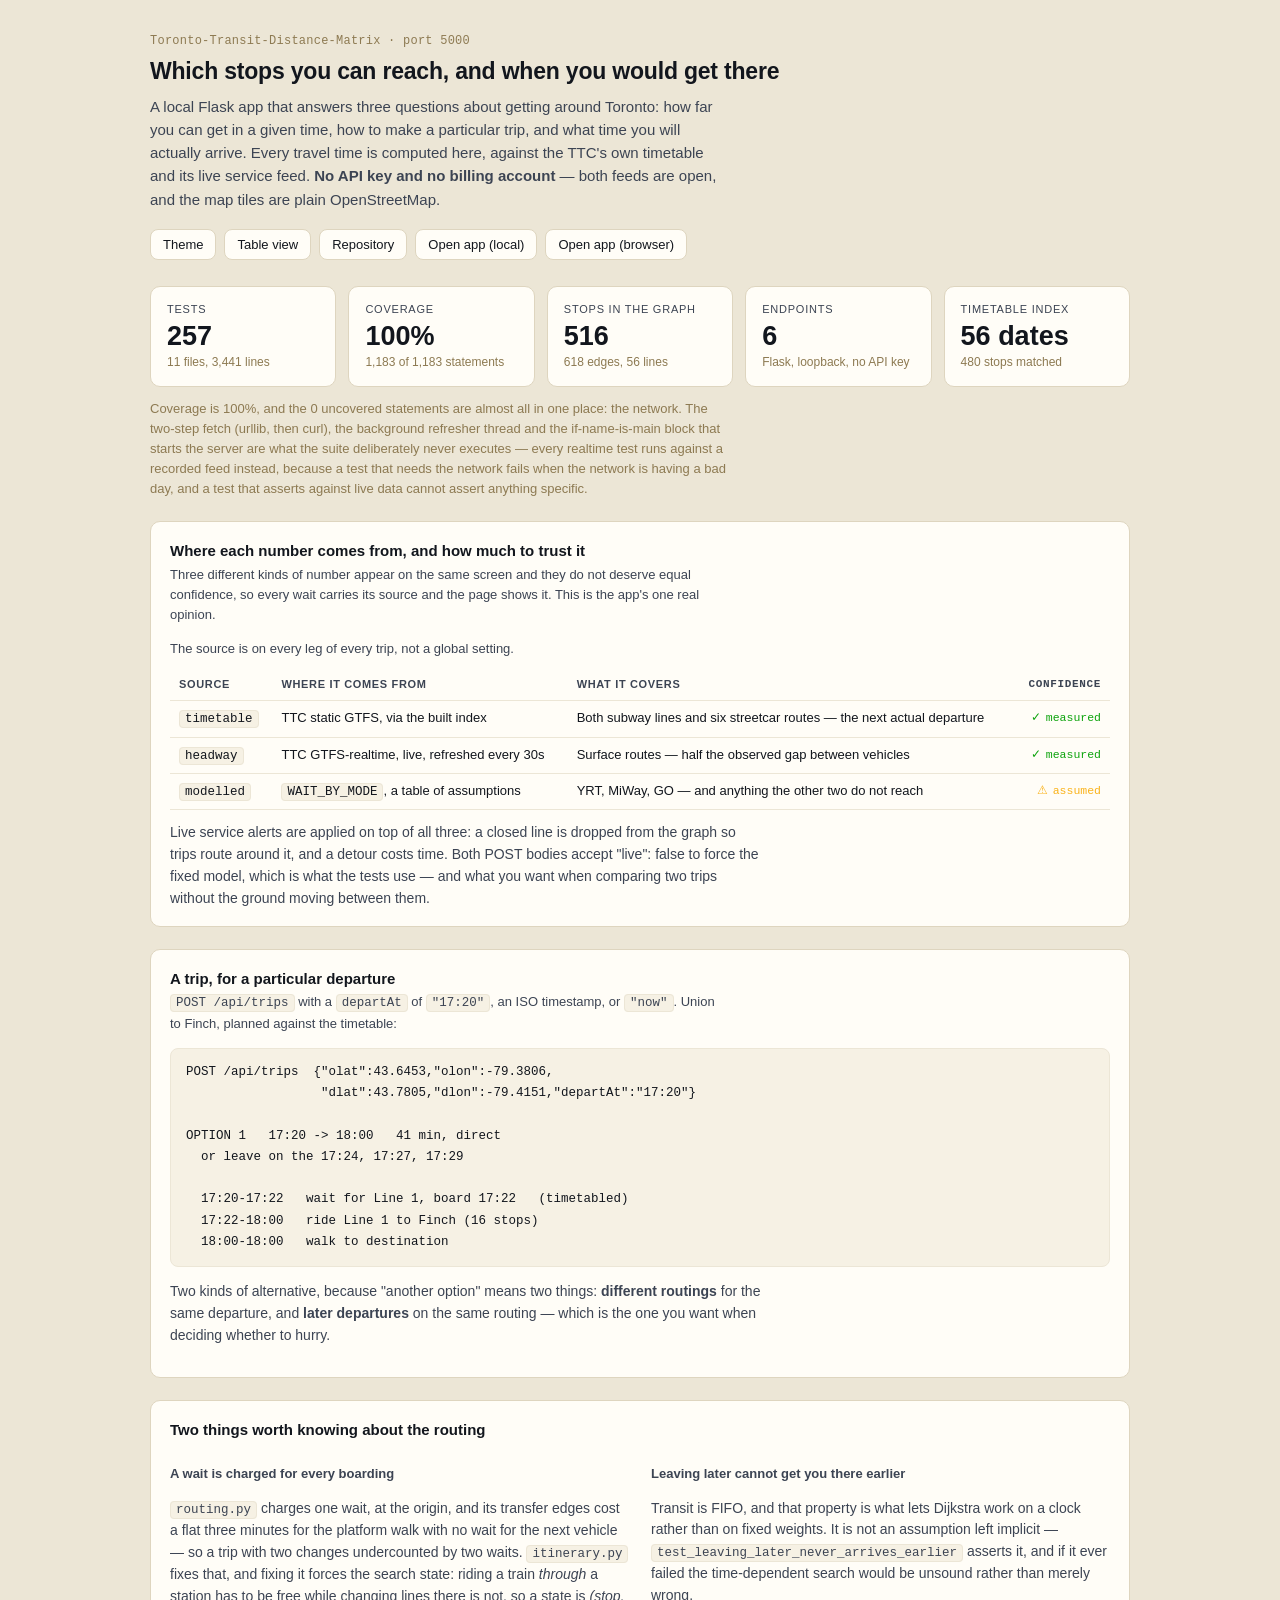
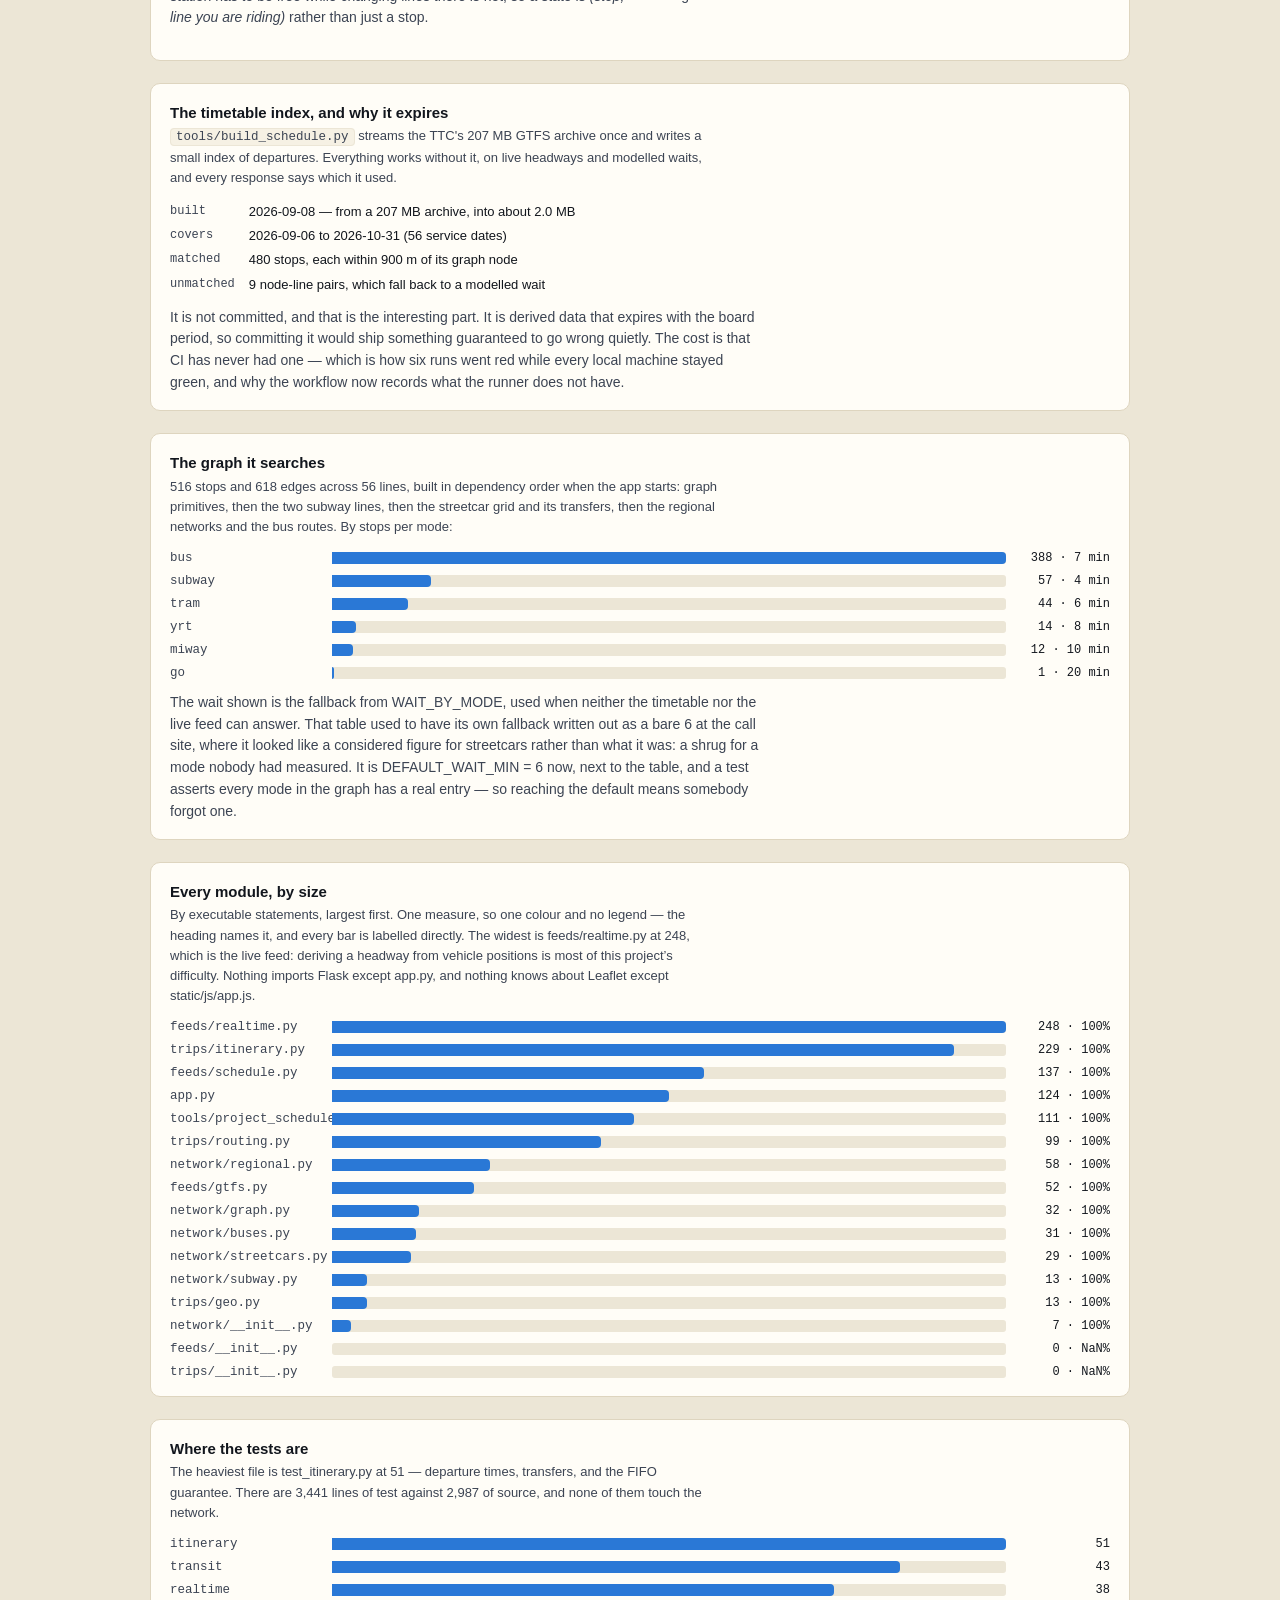
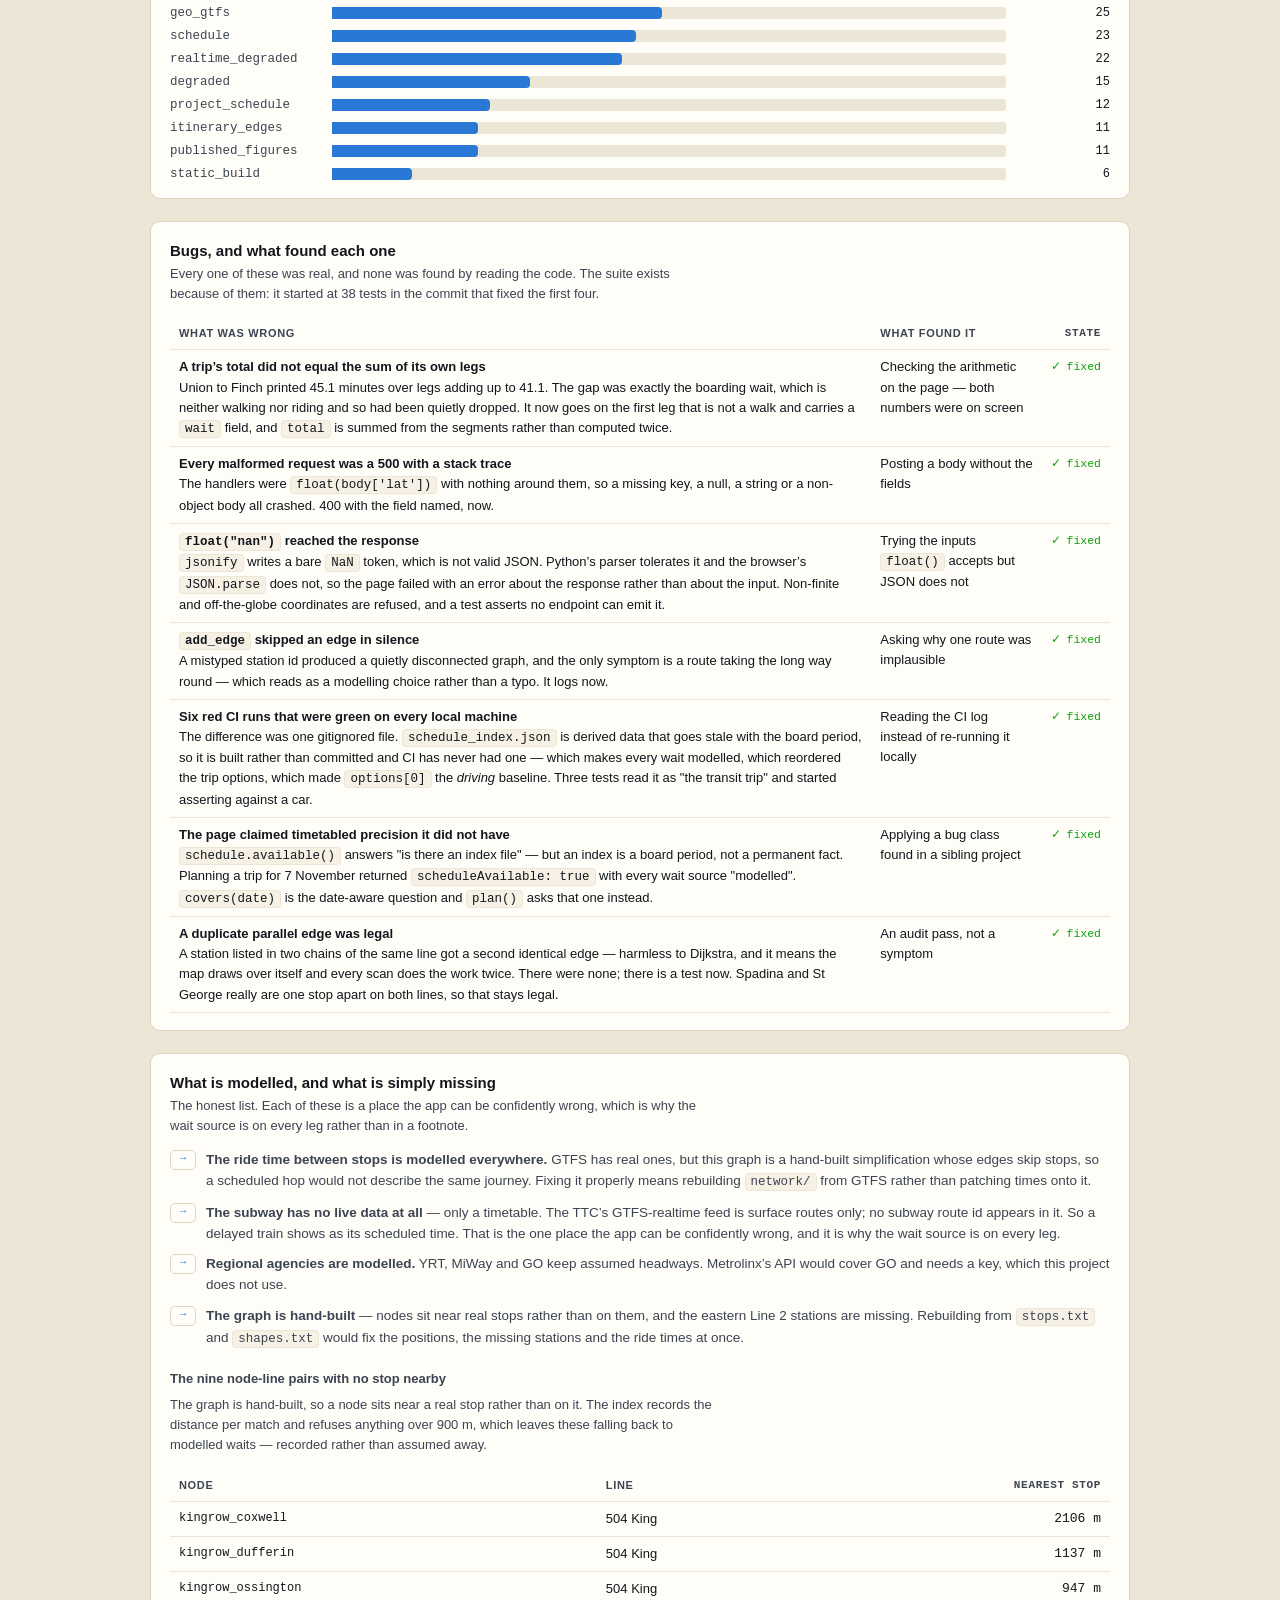
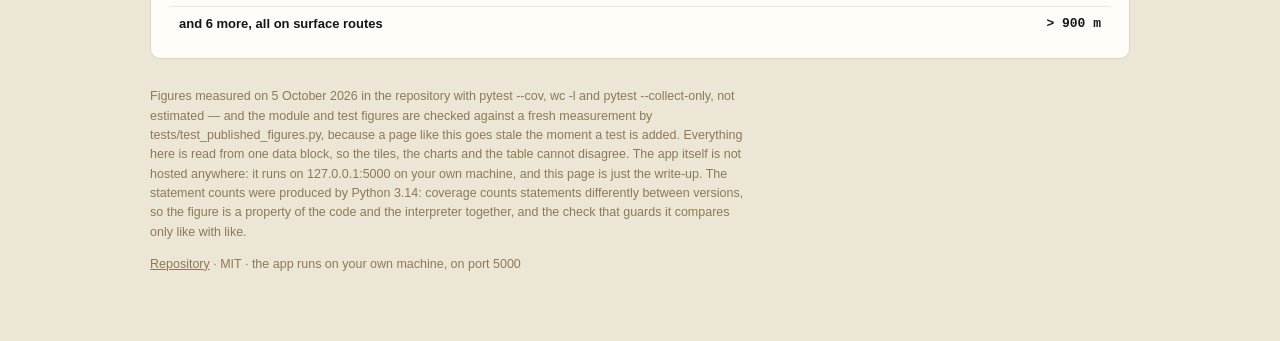
==== commit 8a3e01a8: "Audit of the projection: two holiday bugs, and the tool inside the coverage figure - Christmas on a " ====
--- a/docs/index.html
+++ b/docs/index.html
@@ -372,21 +372,22 @@
  * stale quietly -- `python tools/refresh_figures.py` rewrites them. */
 
 var MODULES = [
-  { name: 'feeds/realtime.py',     lines: 601, stmts: 248, missed:  0, does: 'live headways, closures and detours from GTFS-realtime' },
-  { name: 'trips/itinerary.py',    lines: 586, stmts: 229, missed:  0, does: 'trips for a departure time, with clock times per leg' },
-  { name: 'feeds/schedule.py',     lines: 325, stmts: 137, missed:  0, does: 'when the next one actually leaves, from the index' },
-  { name: 'app.py',                lines: 310, stmts: 124, missed:  0, does: 'the HTTP surface; six endpoints and nothing else' },
-  { name: 'trips/routing.py',      lines: 209, stmts:  99, missed:  0, does: 'Dijkstra reachability — the heat map' },
-  { name: 'network/regional.py',   lines: 127, stmts:  58, missed:  0, does: 'YRT/Viva, MiWay, GO and the highway-corridor hubs' },
-  { name: 'feeds/gtfs.py',         lines: 149, stmts:  52, missed:  0, does: 'reads the GTFS archive; shared by both build tools' },
-  { name: 'network/graph.py',      lines: 101, stmts:  32, missed:  0, does: 'add_node / add_edge / chain, and nothing else' },
-  { name: 'network/buses.py',      lines:  72, stmts:  31, missed:  0, does: '28 bus routes, loaded from a built JSON file' },
-  { name: 'network/streetcars.py', lines:  96, stmts:  29, missed:  0, does: 'the downtown grid, and its subway transfers' },
-  { name: 'network/subway.py',     lines: 102, stmts:  13, missed:  0, does: 'Line 1 and Line 2 with their extensions' },
-  { name: 'trips/geo.py',          lines:  48, stmts:  13, missed:  0, does: 'haversine and the walk time; both tools had a copy' },
-  { name: 'network/__init__.py',   lines:  29, stmts:   7, missed:  0, does: 'builds the graph in dependency order' },
-  { name: 'feeds/__init__.py',     lines:   6, stmts:   0, missed:  0, does: 'the package: what TTC publishes, read in one place' },
-  { name: 'trips/__init__.py',     lines:   6, stmts:   0, missed:  0, does: 'the package: coordinates in, itineraries out' }
+  { name: 'feeds/realtime.py',         lines: 601, stmts: 248, missed:  0, does: 'live headways, closures and detours from GTFS-realtime' },
+  { name: 'trips/itinerary.py',        lines: 586, stmts: 229, missed:  0, does: 'trips for a departure time, with clock times per leg' },
+  { name: 'feeds/schedule.py',         lines: 325, stmts: 137, missed:  0, does: 'when the next one actually leaves, from the index' },
+  { name: 'app.py',                    lines: 310, stmts: 124, missed:  0, does: 'the HTTP surface; six endpoints and nothing else' },
+  { name: 'tools/project_schedule.py', lines: 220, stmts: 111, missed:  0, does: 'four years past the feed, labelled as a projection' },
+  { name: 'trips/routing.py',          lines: 209, stmts:  99, missed:  0, does: 'Dijkstra reachability — the heat map' },
+  { name: 'network/regional.py',       lines: 127, stmts:  58, missed:  0, does: 'YRT/Viva, MiWay, GO and the highway-corridor hubs' },
+  { name: 'feeds/gtfs.py',             lines: 149, stmts:  52, missed:  0, does: 'reads the GTFS archive; shared by both build tools' },
+  { name: 'network/graph.py',          lines: 101, stmts:  32, missed:  0, does: 'add_node / add_edge / chain, and nothing else' },
+  { name: 'network/buses.py',          lines:  72, stmts:  31, missed:  0, does: '28 bus routes, loaded from a built JSON file' },
+  { name: 'network/streetcars.py',     lines:  96, stmts:  29, missed:  0, does: 'the downtown grid, and its subway transfers' },
+  { name: 'network/subway.py',         lines: 102, stmts:  13, missed:  0, does: 'Line 1 and Line 2 with their extensions' },
+  { name: 'trips/geo.py',              lines:  48, stmts:  13, missed:  0, does: 'haversine and the walk time; both tools had a copy' },
+  { name: 'network/__init__.py',       lines:  29, stmts:   7, missed:  0, does: 'builds the graph in dependency order' },
+  { name: 'feeds/__init__.py',         lines:   6, stmts:   0, missed:  0, does: 'the package: what TTC publishes, read in one place' },
+  { name: 'trips/__init__.py',         lines:   6, stmts:   0, missed:  0, does: 'the package: coordinates in, itineraries out' }
 ];
 
 /* The two build tools are omitted from coverage on purpose, and named here so
@@ -405,13 +406,13 @@
   { file: 'test_schedule.py',          n: 23, of: 'the index, the board period, and life without one' },
   { file: 'test_realtime_degraded.py', n: 22, of: 'the live feed when it is slow, absent, corrupt, or unparseable' },
   { file: 'test_degraded.py',          n: 15, of: 'what it does when the data it wants is not there' },
+  { file: 'test_project_schedule.py',  n: 12, of: 'four years past the feed: the week repeated, the holidays on holiday service' },
   { file: 'test_itinerary_edges.py',   n: 11, of: 'trips at the edges of what the planner can answer' },
   { file: 'test_published_figures.py', n: 11, of: 'the numbers on this page, against a fresh measurement' },
-  { file: 'test_project_schedule.py',  n: 10, of: 'four years past the feed: the week repeated, the holidays on holiday service' },
   { file: 'test_static_build.py',      n:  6, of: 'the browser build: current, escaped, agreeing with the Python; page races' }
 ];
 
-var TEST_LINES = 3423;
+var TEST_LINES = 3441;
 
 /* Which interpreter produced the statement counts above. It matters: coverage
  * counts a `with` block or a multi-line call differently between versions, so
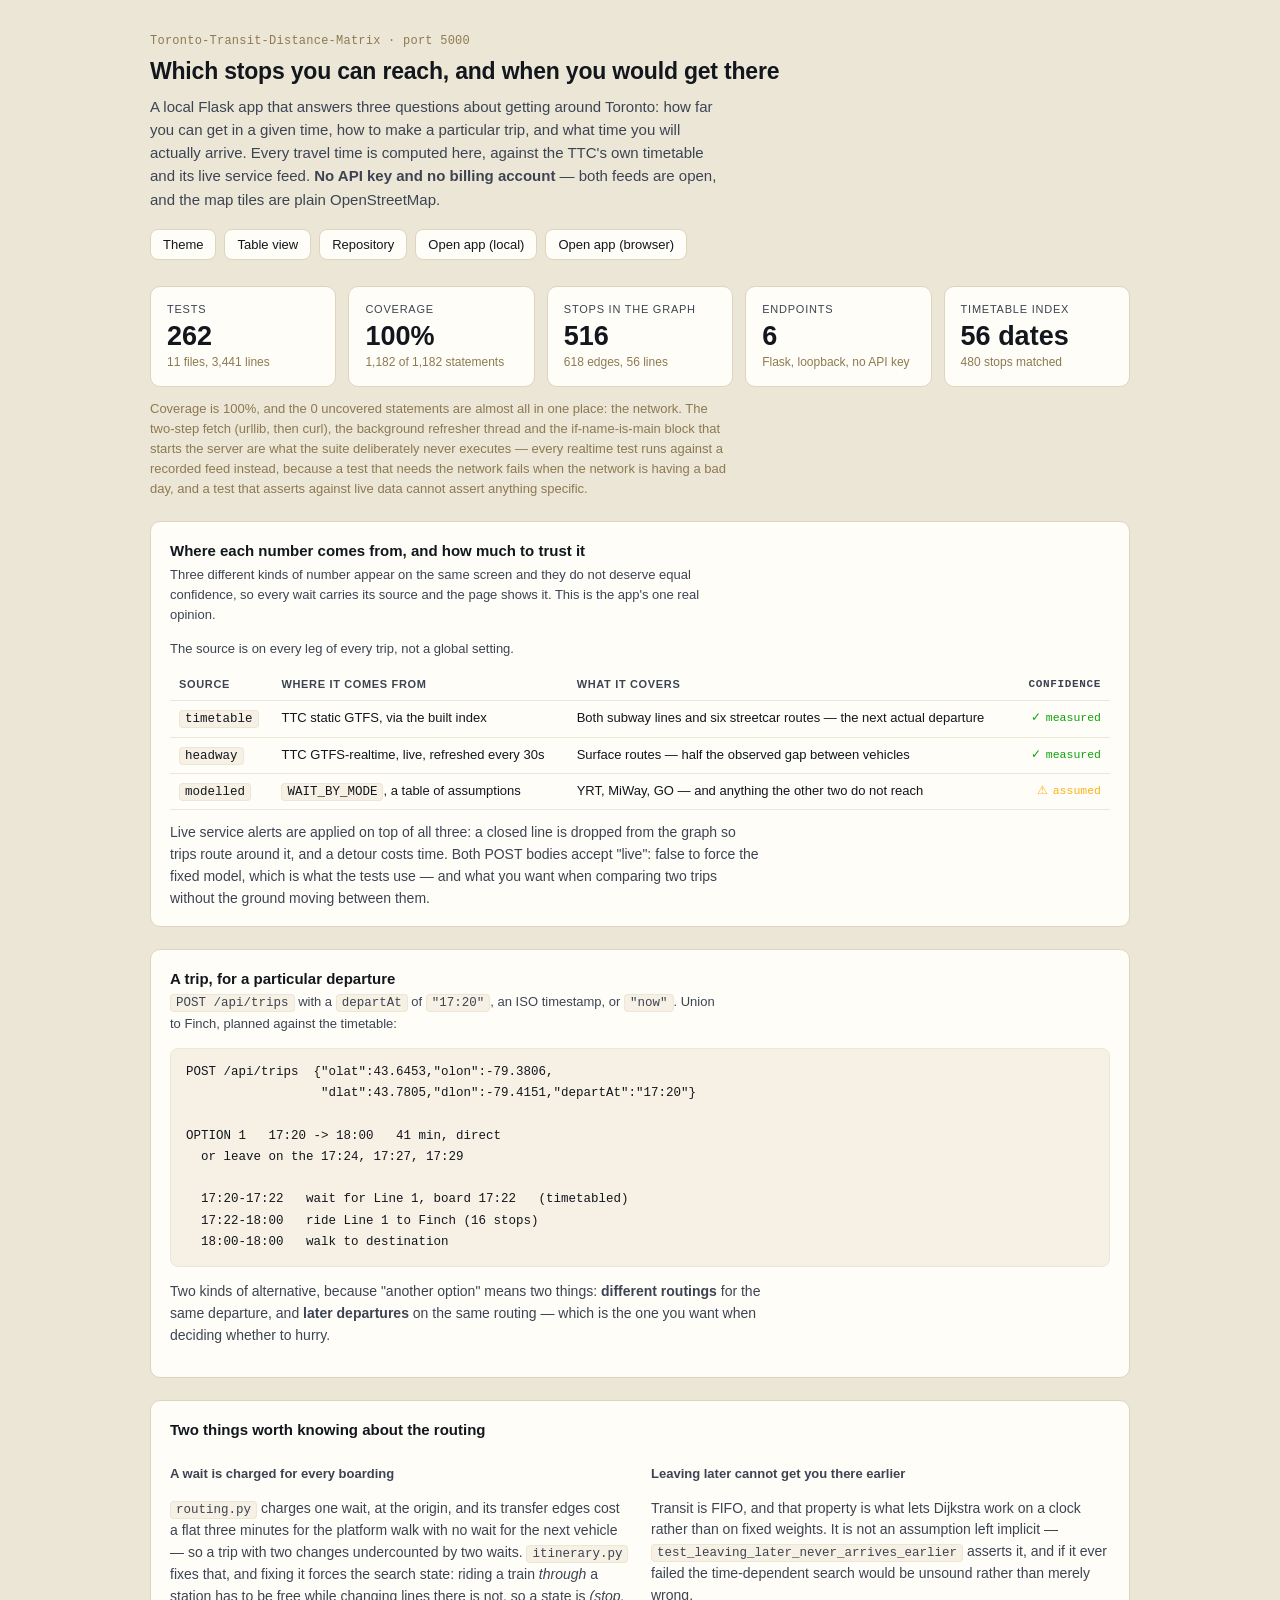
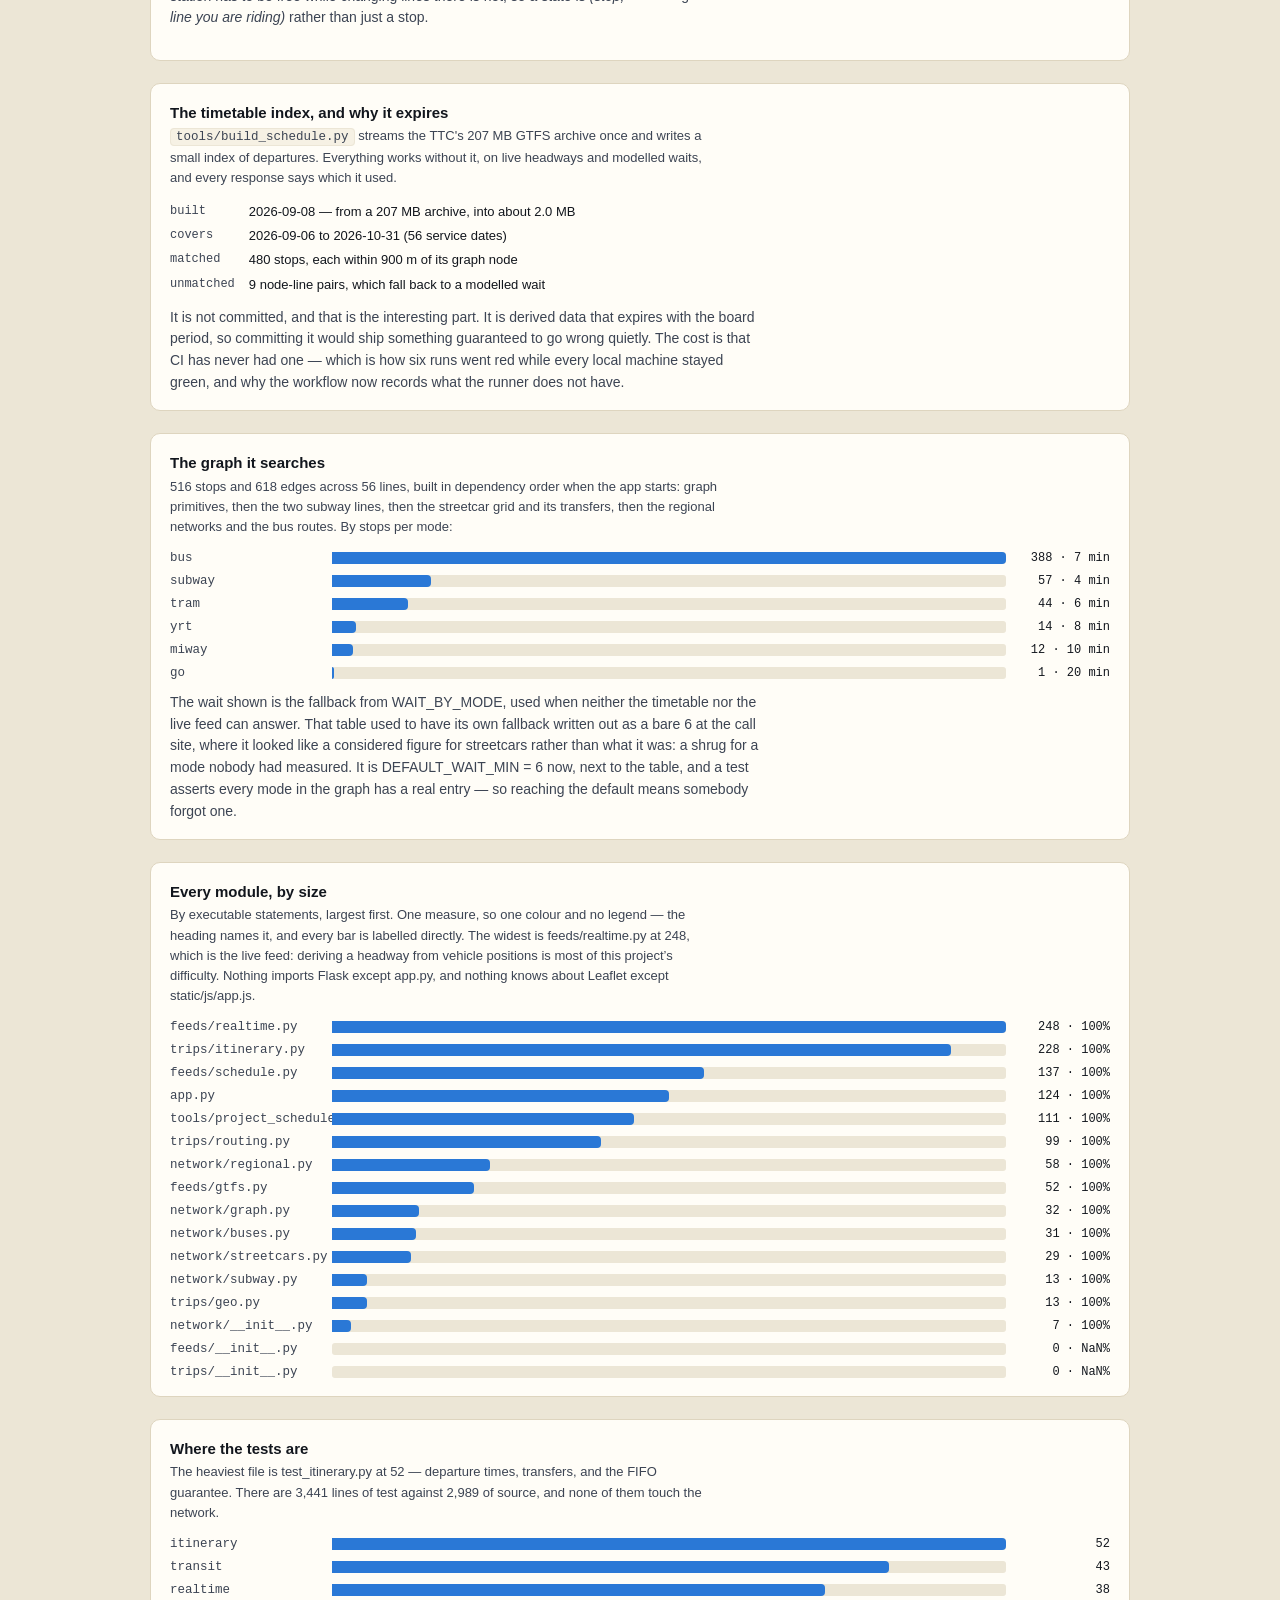
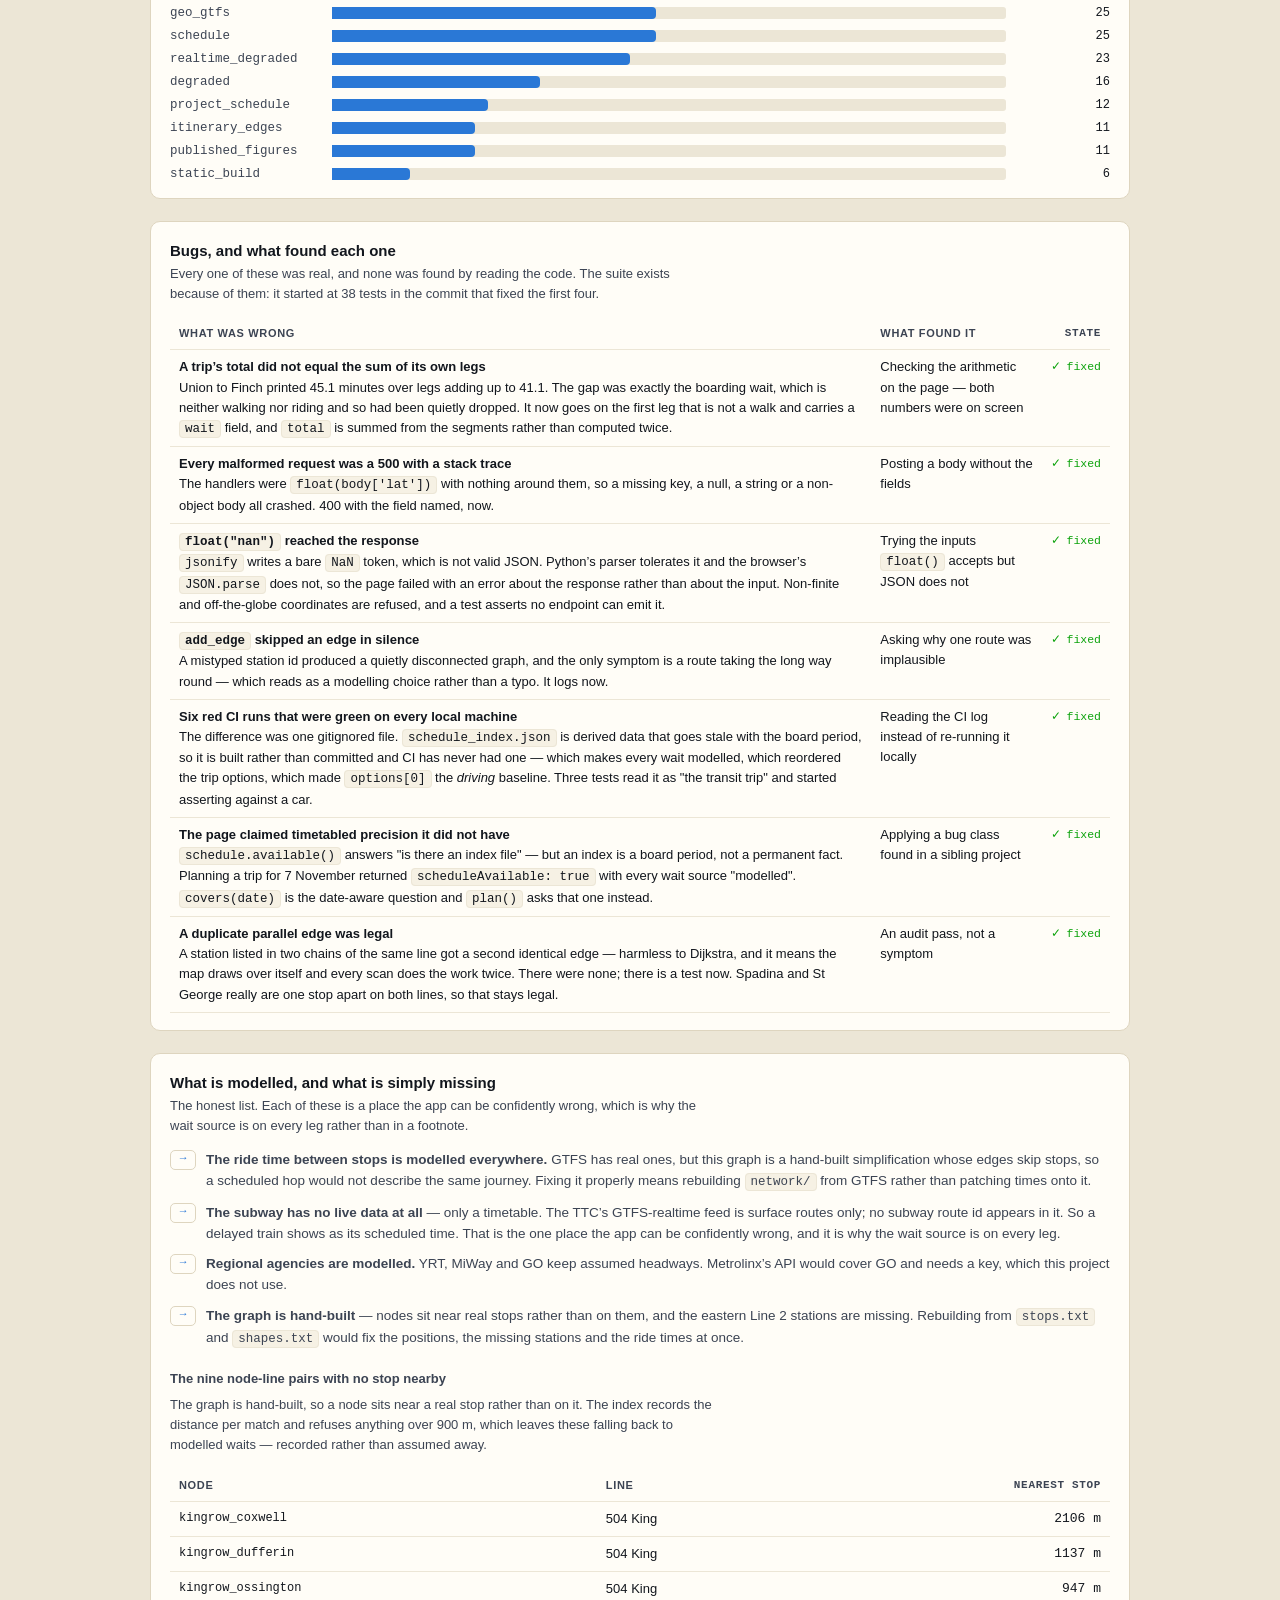
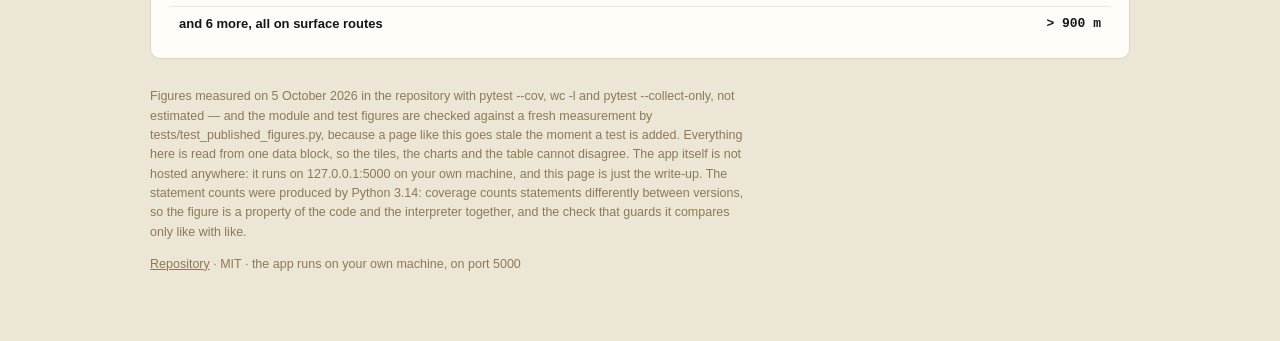
==== commit 07f94b51: "tests: close every missing line and branch (100% of 1,182 statements, 340 branches) The 20 skips wer" ====
--- a/docs/index.html
+++ b/docs/index.html
@@ -373,7 +373,7 @@
 
 var MODULES = [
   { name: 'feeds/realtime.py',         lines: 601, stmts: 248, missed:  0, does: 'live headways, closures and detours from GTFS-realtime' },
-  { name: 'trips/itinerary.py',        lines: 586, stmts: 229, missed:  0, does: 'trips for a departure time, with clock times per leg' },
+  { name: 'trips/itinerary.py',        lines: 588, stmts: 228, missed:  0, does: 'trips for a departure time, with clock times per leg' },
   { name: 'feeds/schedule.py',         lines: 325, stmts: 137, missed:  0, does: 'when the next one actually leaves, from the index' },
   { name: 'app.py',                    lines: 310, stmts: 124, missed:  0, does: 'the HTTP surface; six endpoints and nothing else' },
   { name: 'tools/project_schedule.py', lines: 220, stmts: 111, missed:  0, does: 'four years past the feed, labelled as a projection' },
@@ -399,13 +399,13 @@
 ];
 
 var TESTS = [
-  { file: 'test_itinerary.py',         n: 51, of: 'departure times, transfers, and the FIFO guarantee' },
+  { file: 'test_itinerary.py',         n: 52, of: 'departure times, transfers, and the FIFO guarantee' },
   { file: 'test_transit.py',           n: 43, of: 'the graph, the routing, and the HTTP surface' },
   { file: 'test_realtime.py',          n: 38, of: 'two recorded feeds, one with a real Line 2 closure' },
   { file: 'test_geo_gtfs.py',          n: 25, of: 'the two helpers both build tools used to duplicate' },
-  { file: 'test_schedule.py',          n: 23, of: 'the index, the board period, and life without one' },
-  { file: 'test_realtime_degraded.py', n: 22, of: 'the live feed when it is slow, absent, corrupt, or unparseable' },
-  { file: 'test_degraded.py',          n: 15, of: 'what it does when the data it wants is not there' },
+  { file: 'test_schedule.py',          n: 25, of: 'the index, the board period, and life without one' },
+  { file: 'test_realtime_degraded.py', n: 23, of: 'the live feed when it is slow, absent, corrupt, or unparseable' },
+  { file: 'test_degraded.py',          n: 16, of: 'what it does when the data it wants is not there' },
   { file: 'test_project_schedule.py',  n: 12, of: 'four years past the feed: the week repeated, the holidays on holiday service' },
   { file: 'test_itinerary_edges.py',   n: 11, of: 'trips at the edges of what the planner can answer' },
   { file: 'test_published_figures.py', n: 11, of: 'the numbers on this page, against a fresh measurement' },
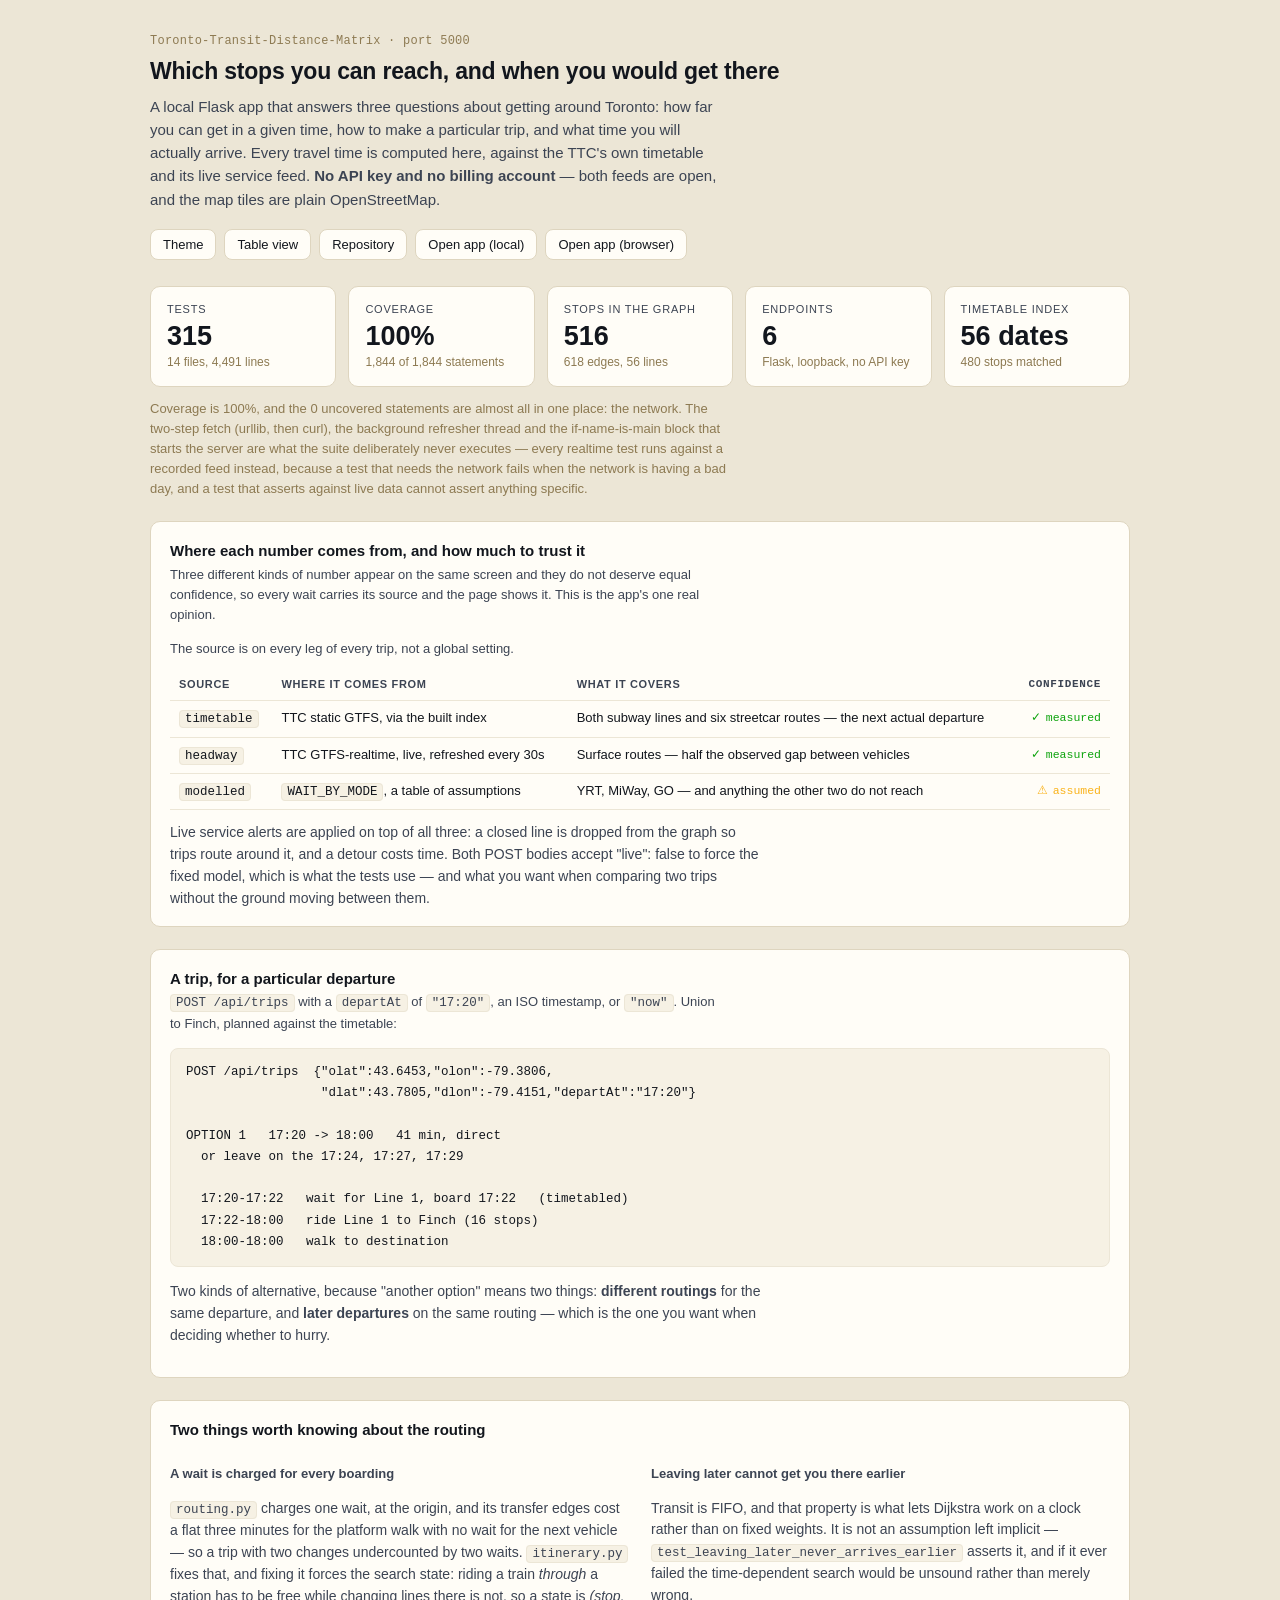
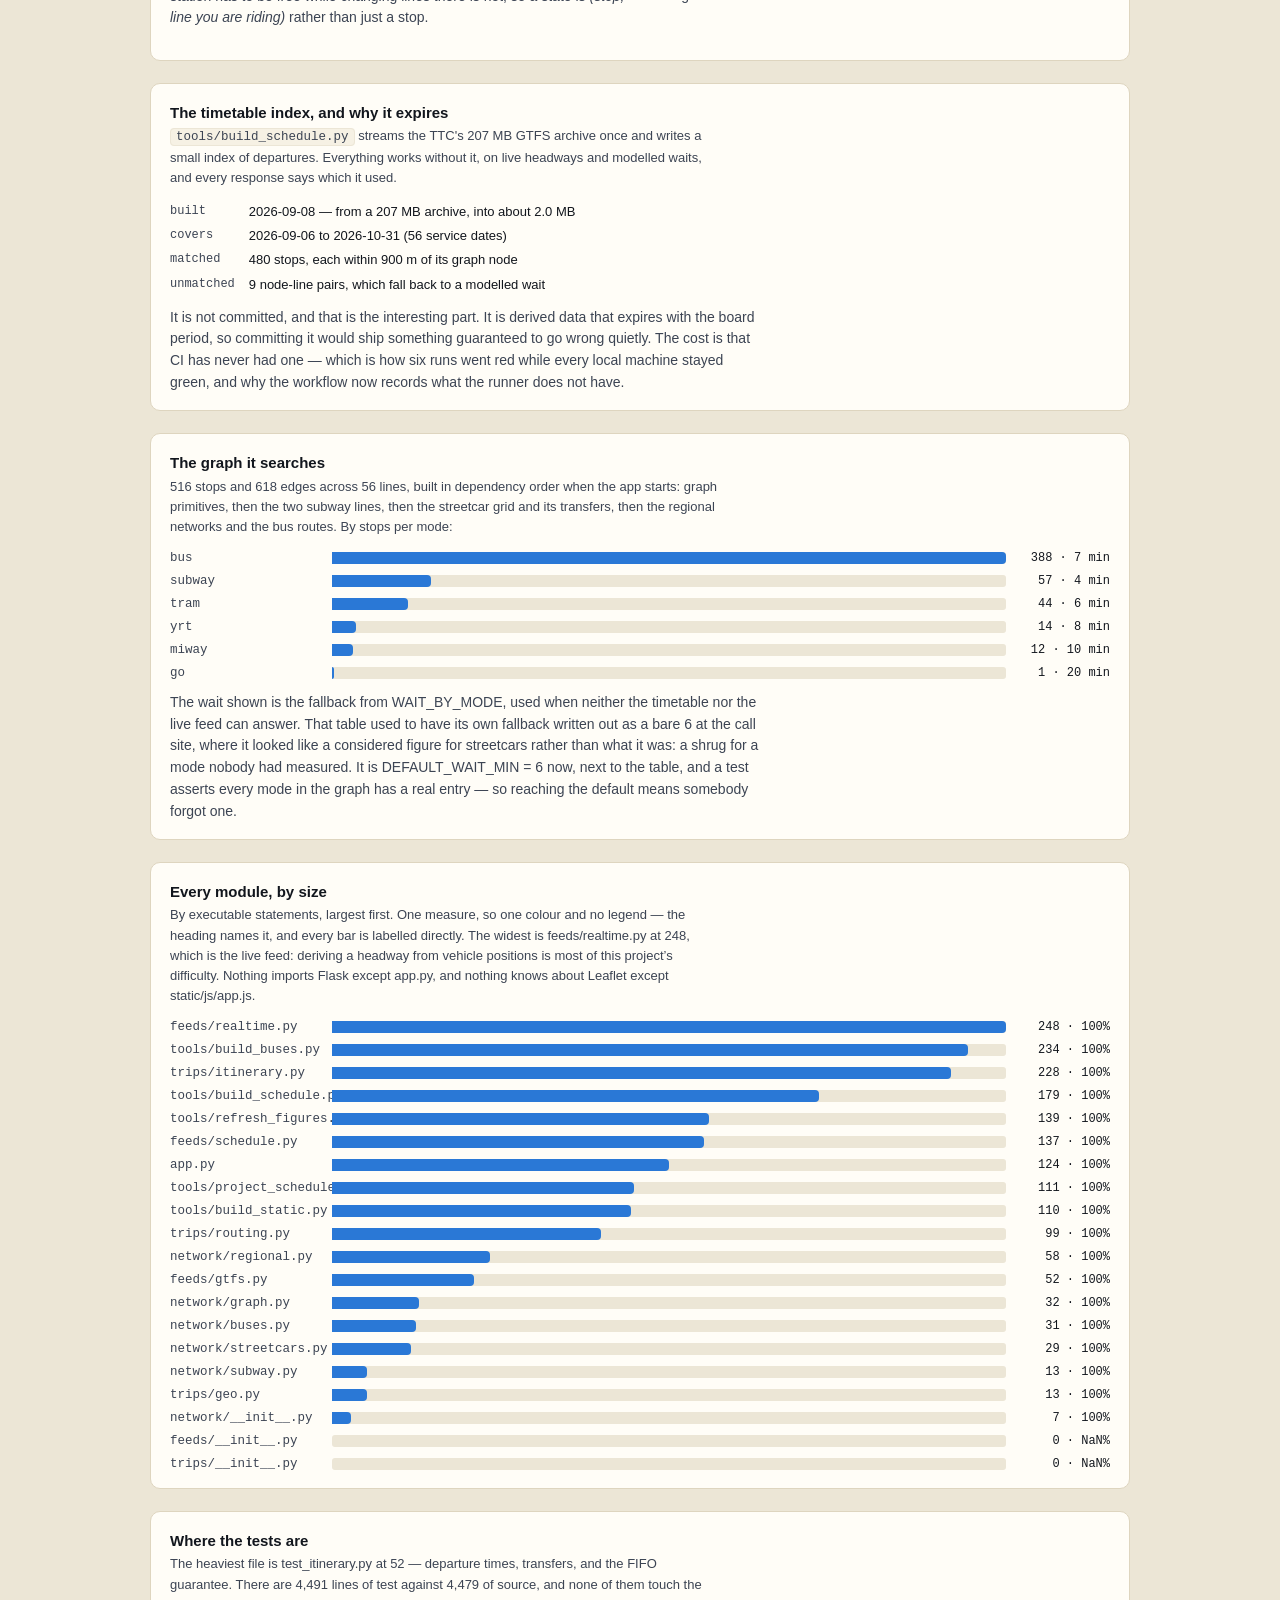
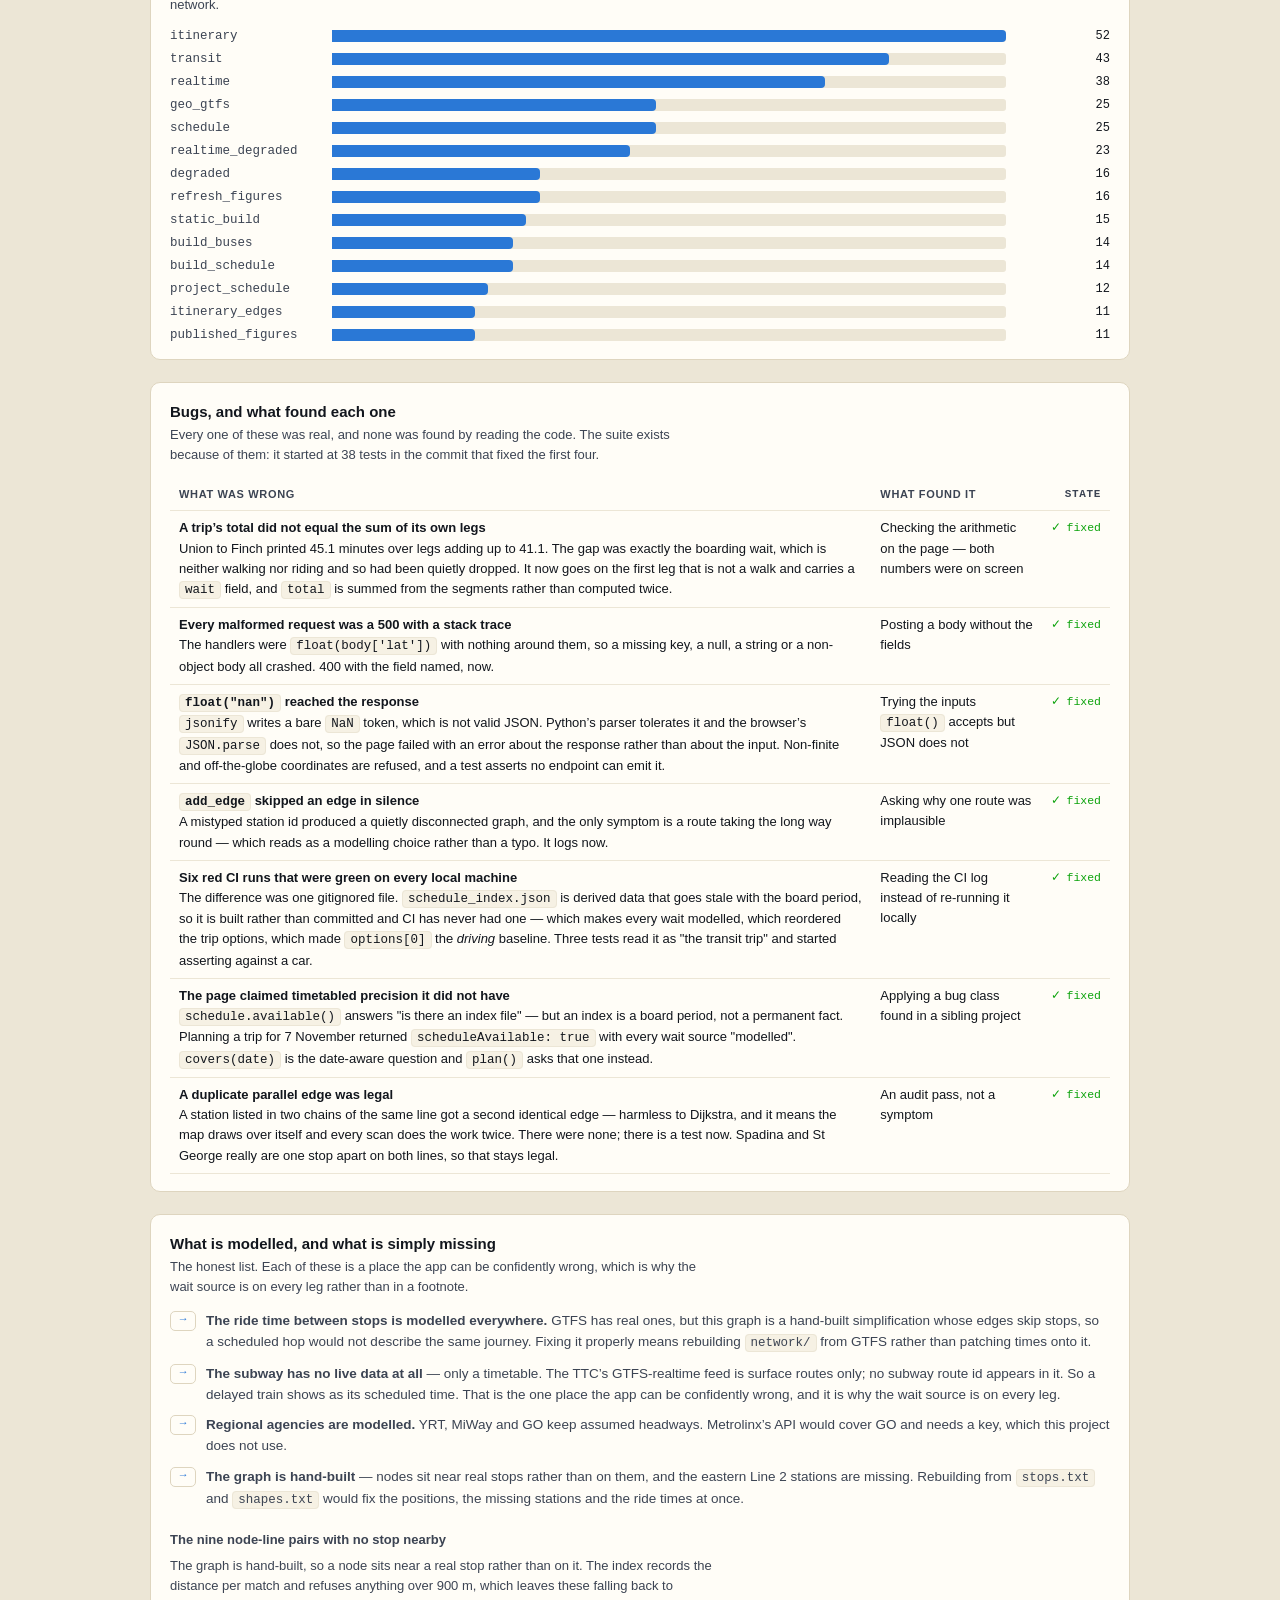
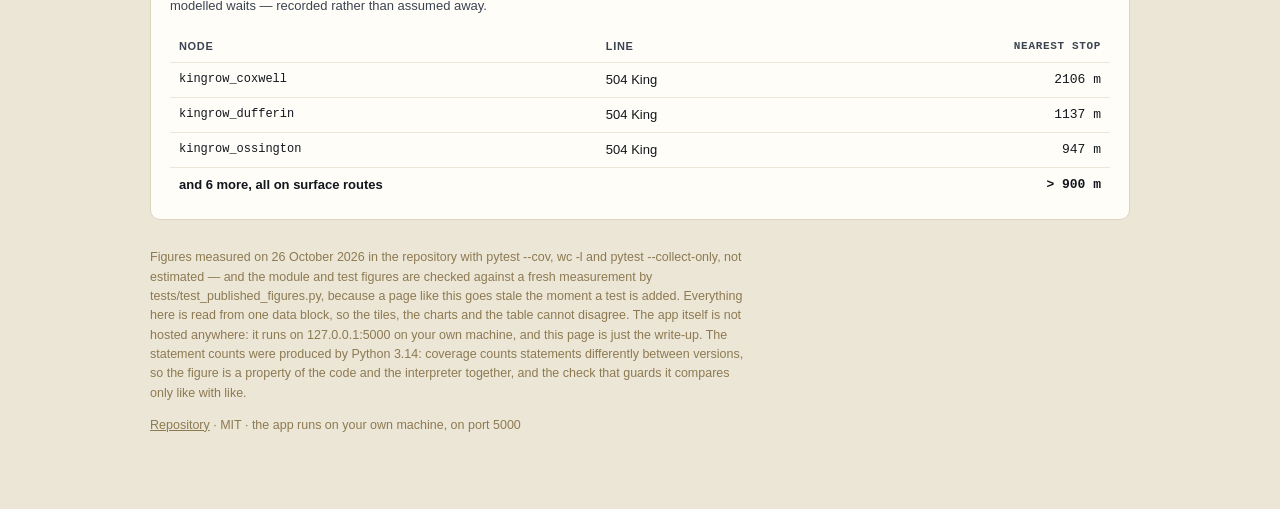
==== commit fffdf431: "tests: the build tools are in coverage now -- 100% of lines and branches over the whole repo, enforc" ====
--- a/docs/index.html
+++ b/docs/index.html
@@ -364,7 +364,7 @@
 /* Every number on this page is read from here, so the tiles, the charts and
  * the table cannot drift apart.
  *
- * Measured on 11 September 2026 in the repository: `pytest -q --cov` for the
+ * Measured on 26 October 2026 in the repository: `pytest -q --cov` for the
  * statements and what is uncovered, `wc -l` for length, `pytest
  * --collect-only -q` for the test counts, and the graph figures by importing
  * the network package. Not estimated. tests/test_published_figures.py checks
@@ -373,10 +373,14 @@
 
 var MODULES = [
   { name: 'feeds/realtime.py',         lines: 601, stmts: 248, missed:  0, does: 'live headways, closures and detours from GTFS-realtime' },
+  { name: 'tools/build_buses.py',      lines: 479, stmts: 234, missed:  0, does: 'the GTFS archive -> network/bus_routes.json' },
   { name: 'trips/itinerary.py',        lines: 588, stmts: 228, missed:  0, does: 'trips for a departure time, with clock times per leg' },
+  { name: 'tools/build_schedule.py',   lines: 356, stmts: 179, missed:  0, does: 'the GTFS archive -> the departures index' },
+  { name: 'tools/refresh_figures.py',  lines: 264, stmts: 139, missed:  0, does: 'rewrites the figures on this page from a fresh run' },
   { name: 'feeds/schedule.py',         lines: 325, stmts: 137, missed:  0, does: 'when the next one actually leaves, from the index' },
   { name: 'app.py',                    lines: 310, stmts: 124, missed:  0, does: 'the HTTP surface; six endpoints and nothing else' },
   { name: 'tools/project_schedule.py', lines: 220, stmts: 111, missed:  0, does: 'four years past the feed, labelled as a projection' },
+  { name: 'tools/build_static.py',     lines: 391, stmts: 110, missed:  0, does: 'the browser build in docs/app, checked against the Python' },
   { name: 'trips/routing.py',          lines: 209, stmts:  99, missed:  0, does: 'Dijkstra reachability — the heat map' },
   { name: 'network/regional.py',       lines: 127, stmts:  58, missed:  0, does: 'YRT/Viva, MiWay, GO and the highway-corridor hubs' },
   { name: 'feeds/gtfs.py',             lines: 149, stmts:  52, missed:  0, does: 'reads the GTFS archive; shared by both build tools' },
@@ -390,13 +394,11 @@
   { name: 'trips/__init__.py',         lines:   6, stmts:   0, missed:  0, does: 'the package: coordinates in, itineraries out' }
 ];
 
-/* The two build tools are omitted from coverage on purpose, and named here so
- * the omission is visible rather than silent: each streams the 207 MB GTFS
- * archive, so exercising them in the suite would mean shipping it. */
-var OMITTED = [
-  { name: 'tools/build_schedule.py', lines: 351, why: '207 MB of GTFS -> a departures index' },
-  { name: 'tools/build_buses.py',    lines: 474, why: 'the same archive -> network/bus_routes.json' }
-];
+/* Modules left out of coverage, named here so an omission would be visible
+ * rather than silent. None: the build tools were, on the grounds that each
+ * streams the 207 MB GTFS archive, until they were tested against a feed of a
+ * few rows written by the test itself. */
+var OMITTED = [];
 
 var TESTS = [
   { file: 'test_itinerary.py',         n: 52, of: 'departure times, transfers, and the FIFO guarantee' },
@@ -406,13 +408,16 @@
   { file: 'test_schedule.py',          n: 25, of: 'the index, the board period, and life without one' },
   { file: 'test_realtime_degraded.py', n: 23, of: 'the live feed when it is slow, absent, corrupt, or unparseable' },
   { file: 'test_degraded.py',          n: 16, of: 'what it does when the data it wants is not there' },
+  { file: 'test_refresh_figures.py',   n: 16, of: 'the tool that rewrites these figures, on a page of a few rows' },
+  { file: 'test_static_build.py',      n: 15, of: 'the browser build: current, escaped, agreeing with the Python; page races' },
+  { file: 'test_build_buses.py',       n: 14, of: 'the bus routes: thinning, hop times, transfers, islands' },
+  { file: 'test_build_schedule.py',    n: 14, of: 'the departures index, built from a feed of a few rows' },
   { file: 'test_project_schedule.py',  n: 12, of: 'four years past the feed: the week repeated, the holidays on holiday service' },
   { file: 'test_itinerary_edges.py',   n: 11, of: 'trips at the edges of what the planner can answer' },
-  { file: 'test_published_figures.py', n: 11, of: 'the numbers on this page, against a fresh measurement' },
-  { file: 'test_static_build.py',      n:  6, of: 'the browser build: current, escaped, agreeing with the Python; page races' }
+  { file: 'test_published_figures.py', n: 11, of: 'the numbers on this page, against a fresh measurement' }
 ];
 
-var TEST_LINES = 3441;
+var TEST_LINES = 4491;
 
 /* Which interpreter produced the statement counts above. It matters: coverage
  * counts a `with` block or a multi-line call differently between versions, so
@@ -639,7 +644,7 @@
       '<td>' + esc(o.why) + '</td></tr>';
   }).join('');
   el('tableBody').innerHTML = rows + omitted +
-    '<tr class="total"><td>Total, excluding the build tools</td>' +
+    '<tr class="total"><td>Total</td>' +
     '<td class="num">' + LINES.toLocaleString() + '</td>' +
     '<td class="num">' + STMTS.toLocaleString() + '</td>' +
     '<td class="num">' + Math.round(100 * COVERED / STMTS) + '%</td>' +
@@ -746,7 +751,7 @@
 });
 
 el('footNote').textContent =
-  'Figures measured on 5 October 2026 in the repository with pytest ' +
+  'Figures measured on 26 October 2026 in the repository with pytest ' +
   '--cov, wc -l and pytest --collect-only, not estimated — and the module ' +
   'and test figures are checked against a fresh measurement by ' +
   'tests/test_published_figures.py, because a page like this goes stale the ' +
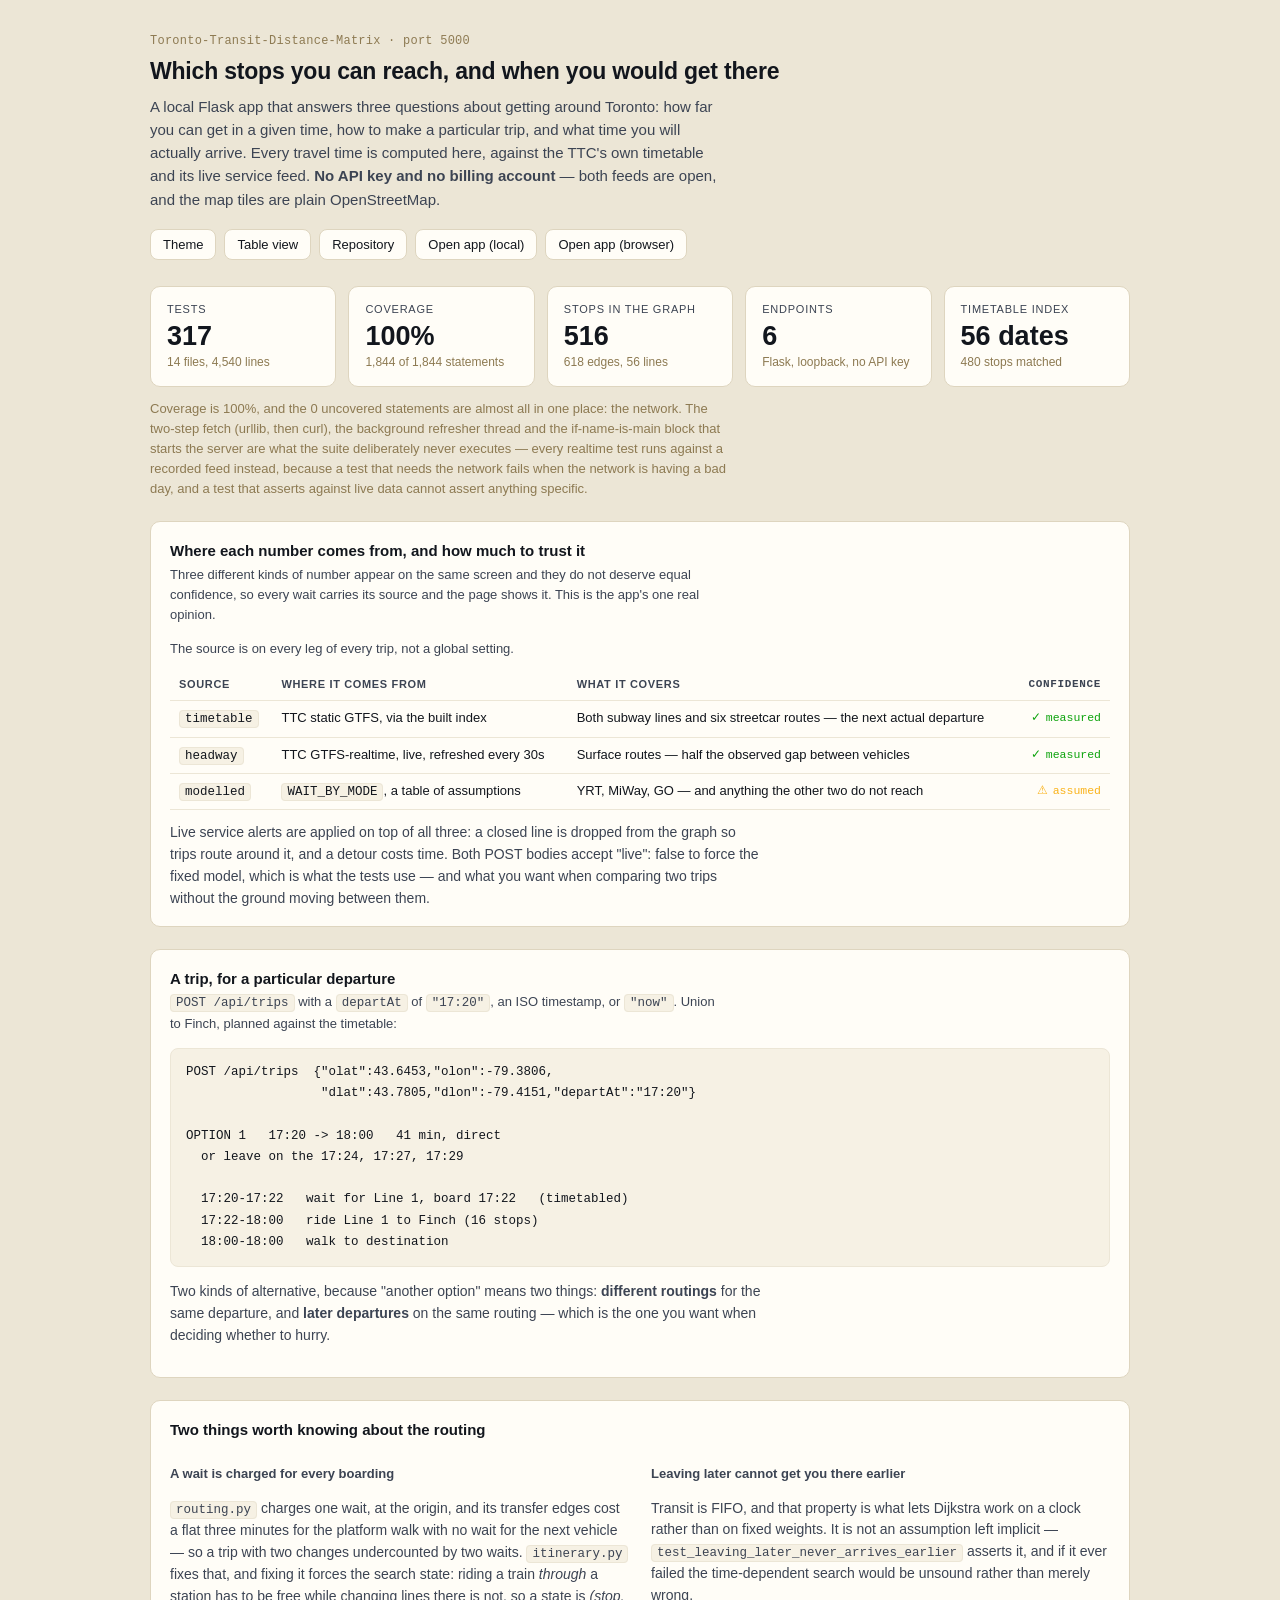
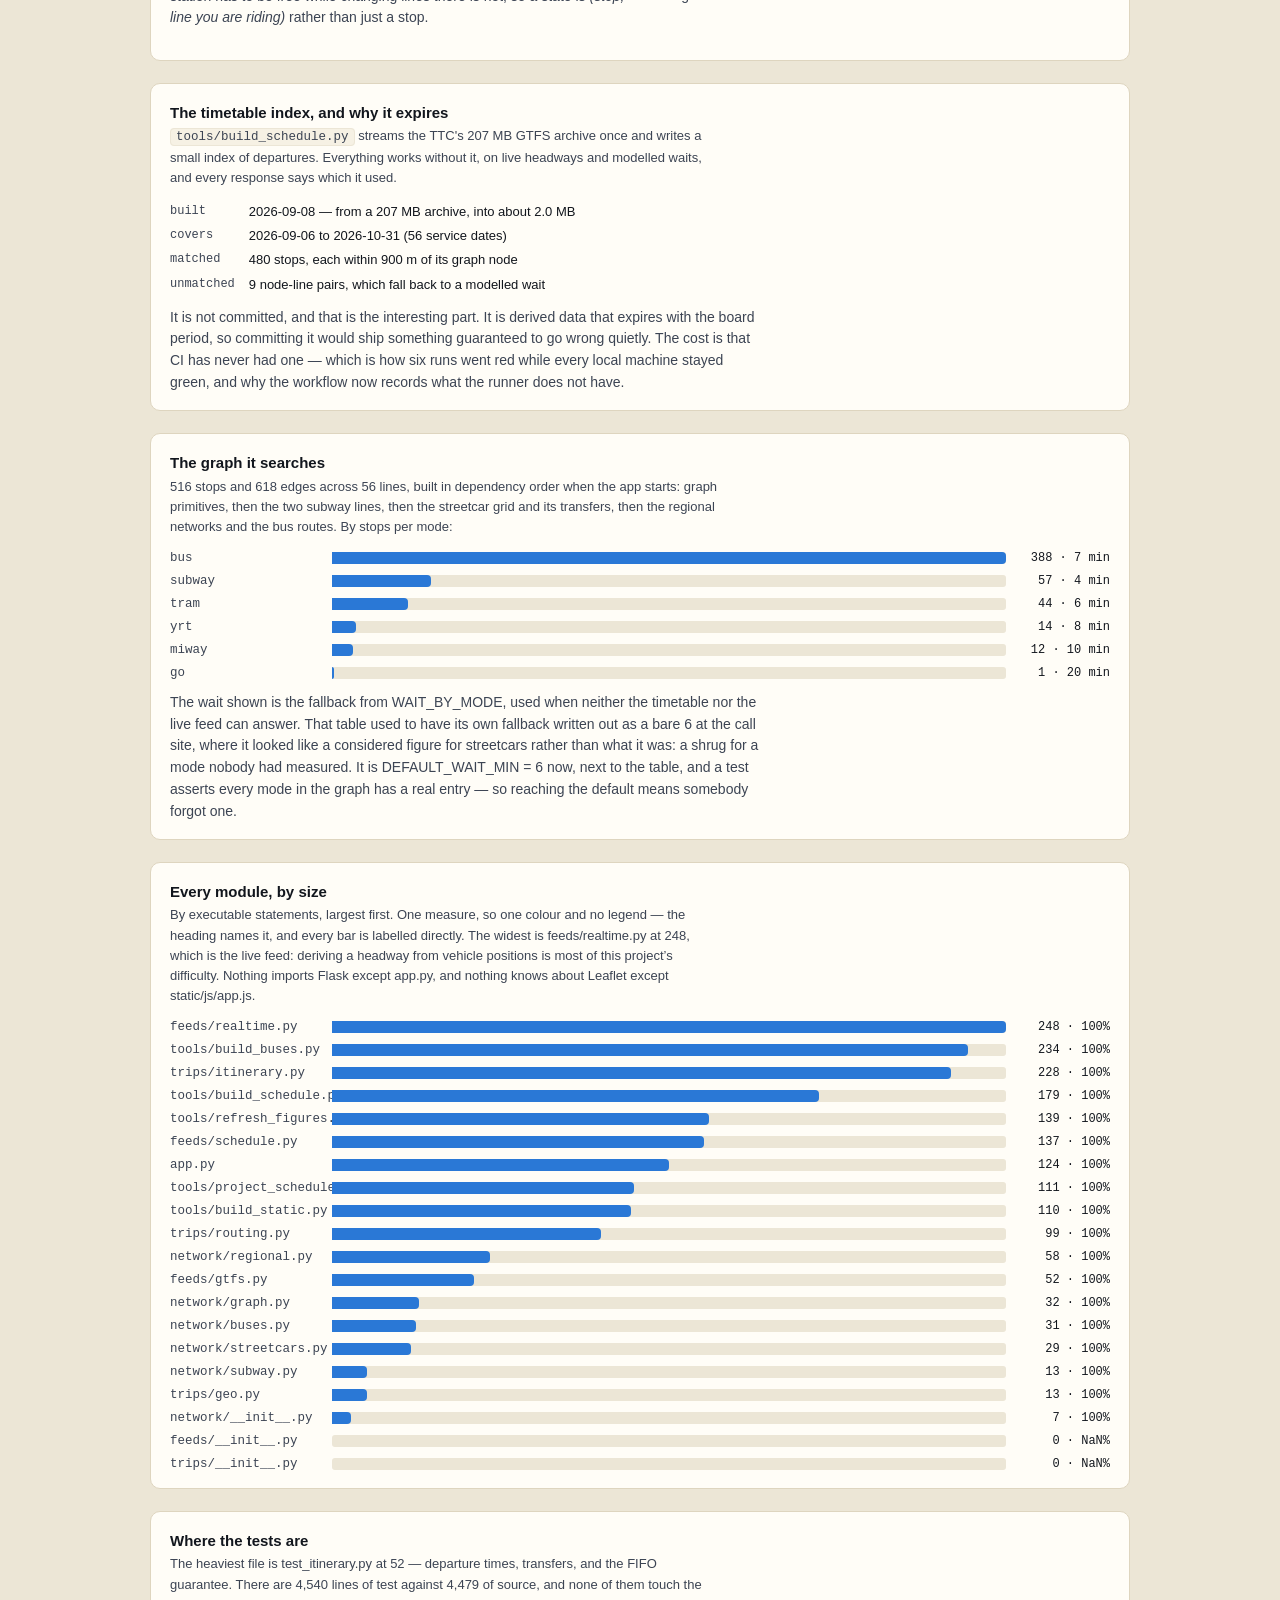
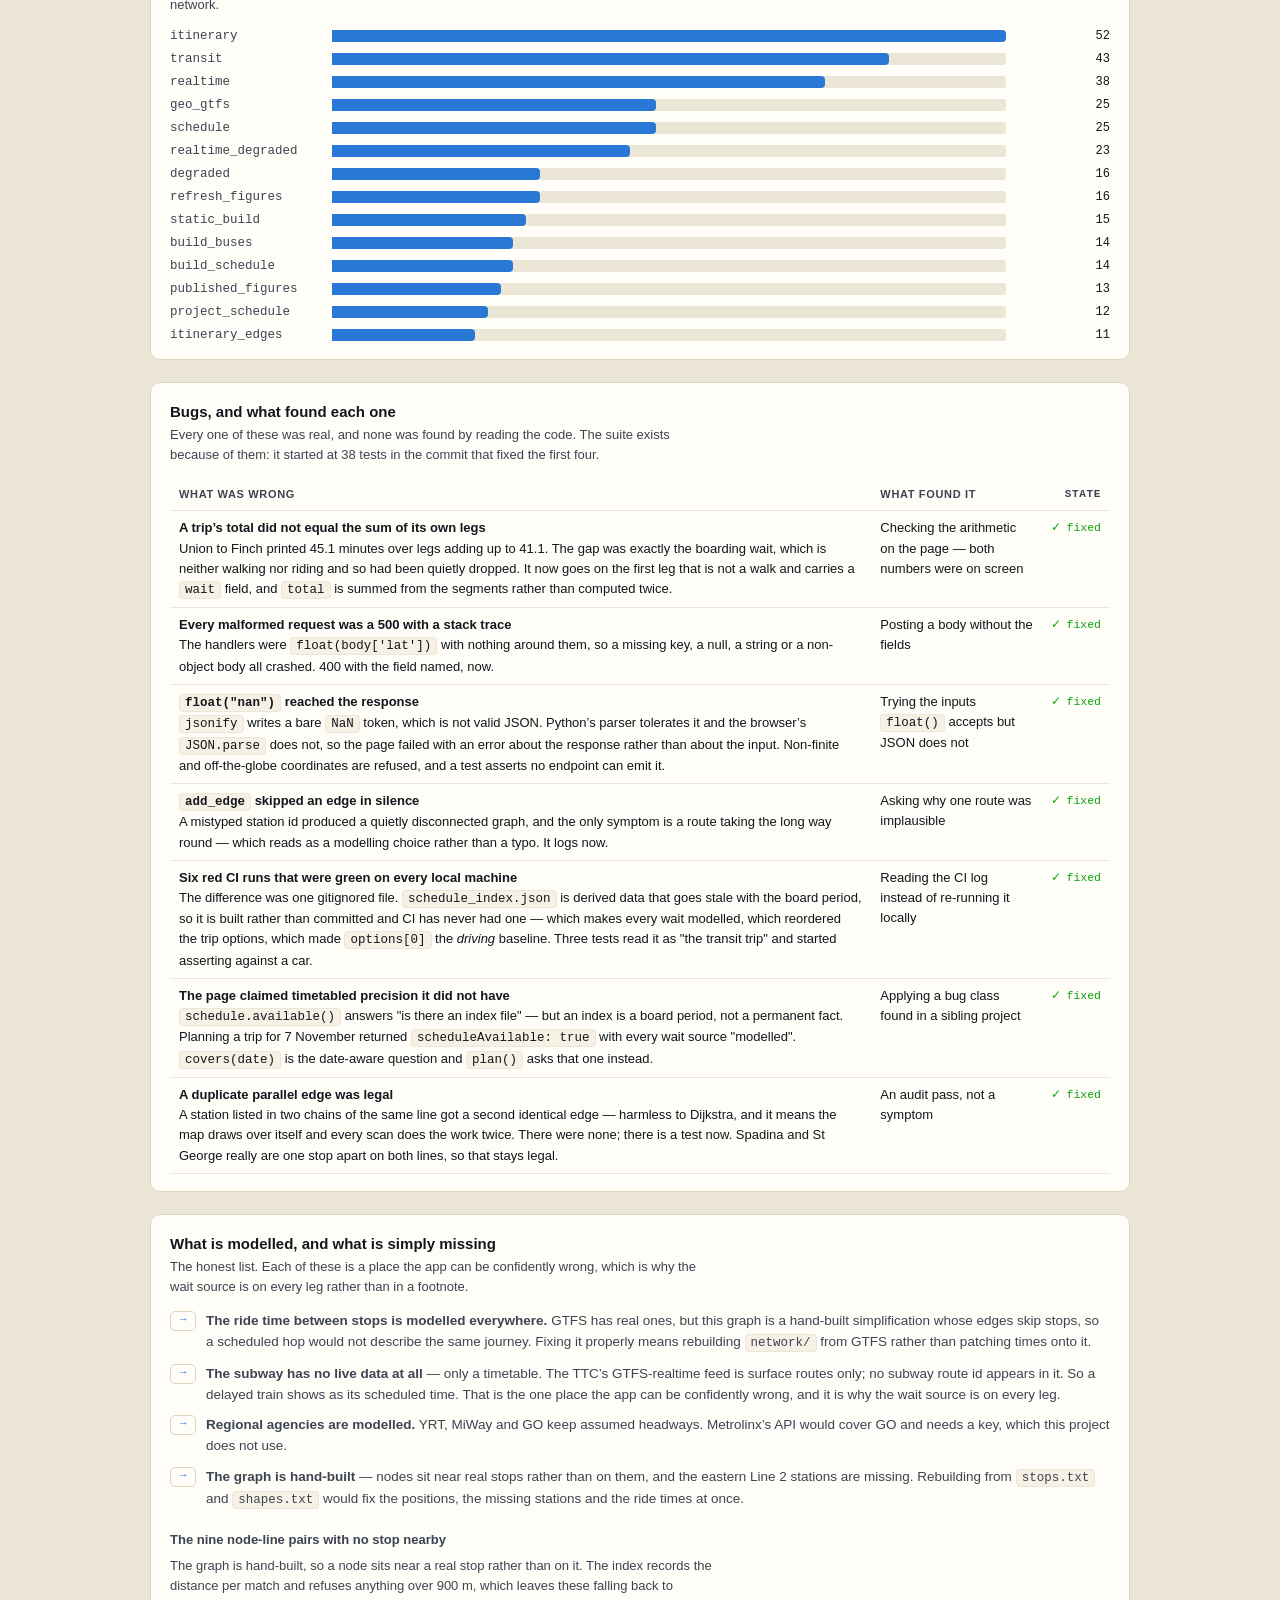
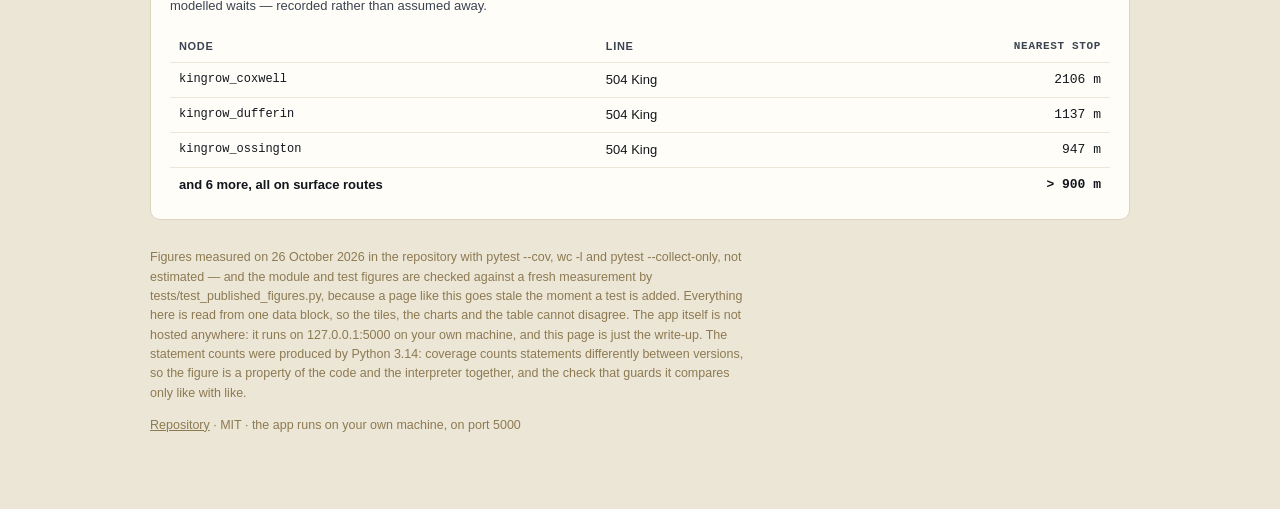
==== commit 157ea0ad: "audit: exclude_lines not exclude_also, and the figures nothing checked An audit of fffdf43 (the buil" ====
--- a/docs/index.html
+++ b/docs/index.html
@@ -412,12 +412,12 @@
   { file: 'test_static_build.py',      n: 15, of: 'the browser build: current, escaped, agreeing with the Python; page races' },
   { file: 'test_build_buses.py',       n: 14, of: 'the bus routes: thinning, hop times, transfers, islands' },
   { file: 'test_build_schedule.py',    n: 14, of: 'the departures index, built from a feed of a few rows' },
+  { file: 'test_published_figures.py', n: 13, of: 'the numbers on this page, against a fresh measurement' },
   { file: 'test_project_schedule.py',  n: 12, of: 'four years past the feed: the week repeated, the holidays on holiday service' },
-  { file: 'test_itinerary_edges.py',   n: 11, of: 'trips at the edges of what the planner can answer' },
-  { file: 'test_published_figures.py', n: 11, of: 'the numbers on this page, against a fresh measurement' }
+  { file: 'test_itinerary_edges.py',   n: 11, of: 'trips at the edges of what the planner can answer' }
 ];
 
-var TEST_LINES = 4491;
+var TEST_LINES = 4540;
 
 /* Which interpreter produced the statement counts above. It matters: coverage
  * counts a `with` block or a multi-line call differently between versions, so
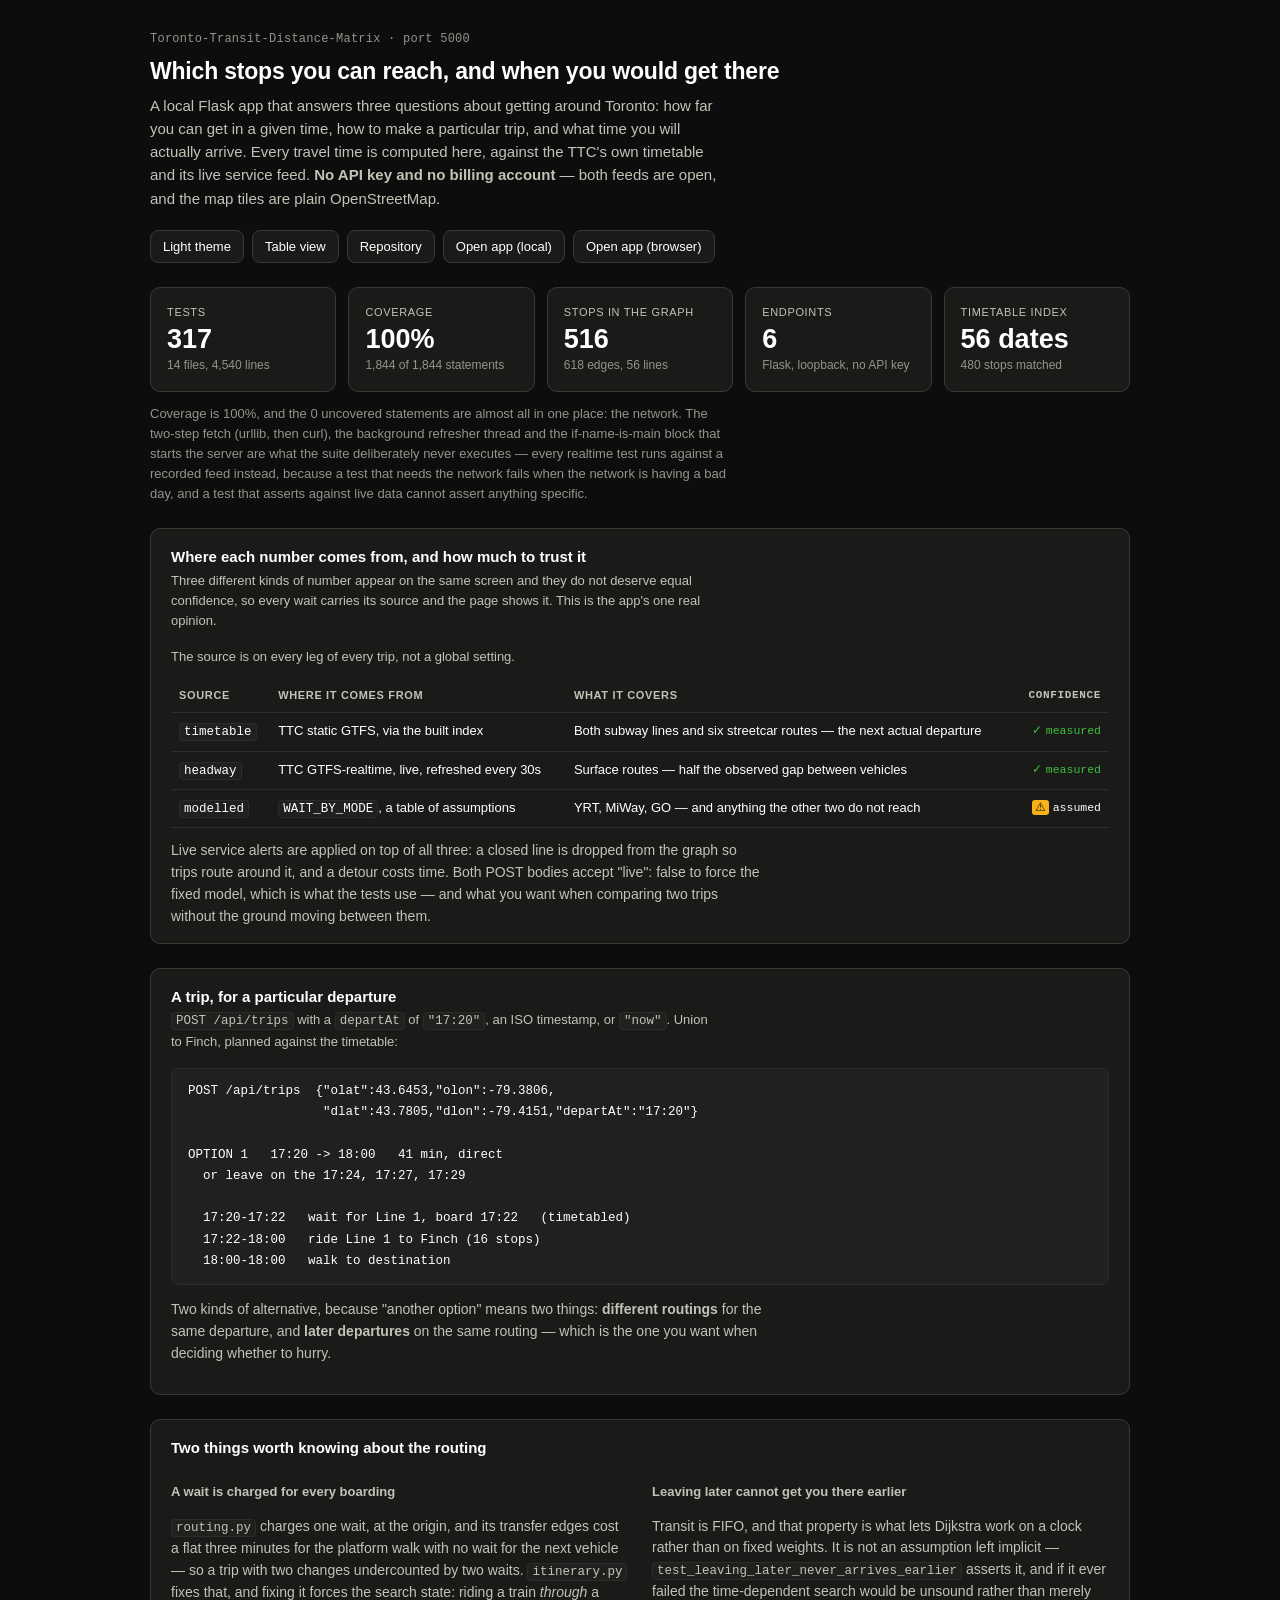
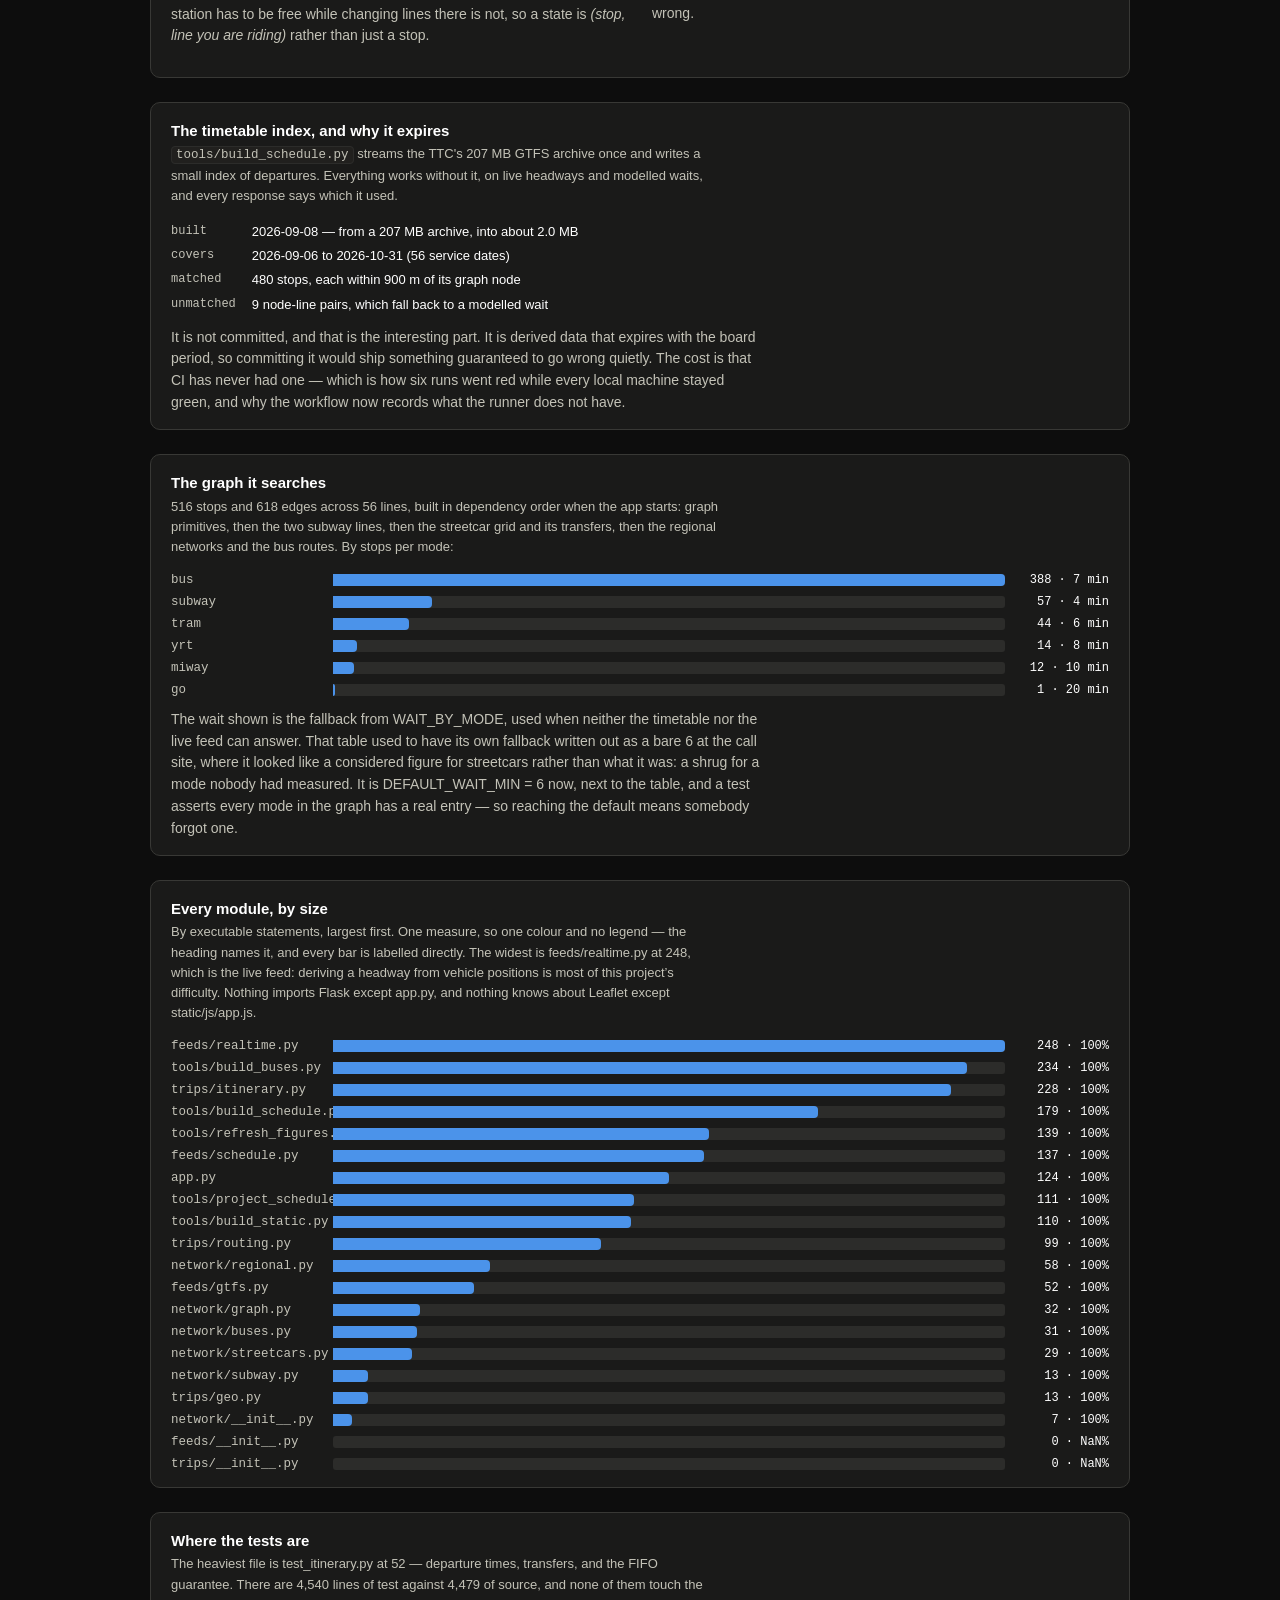
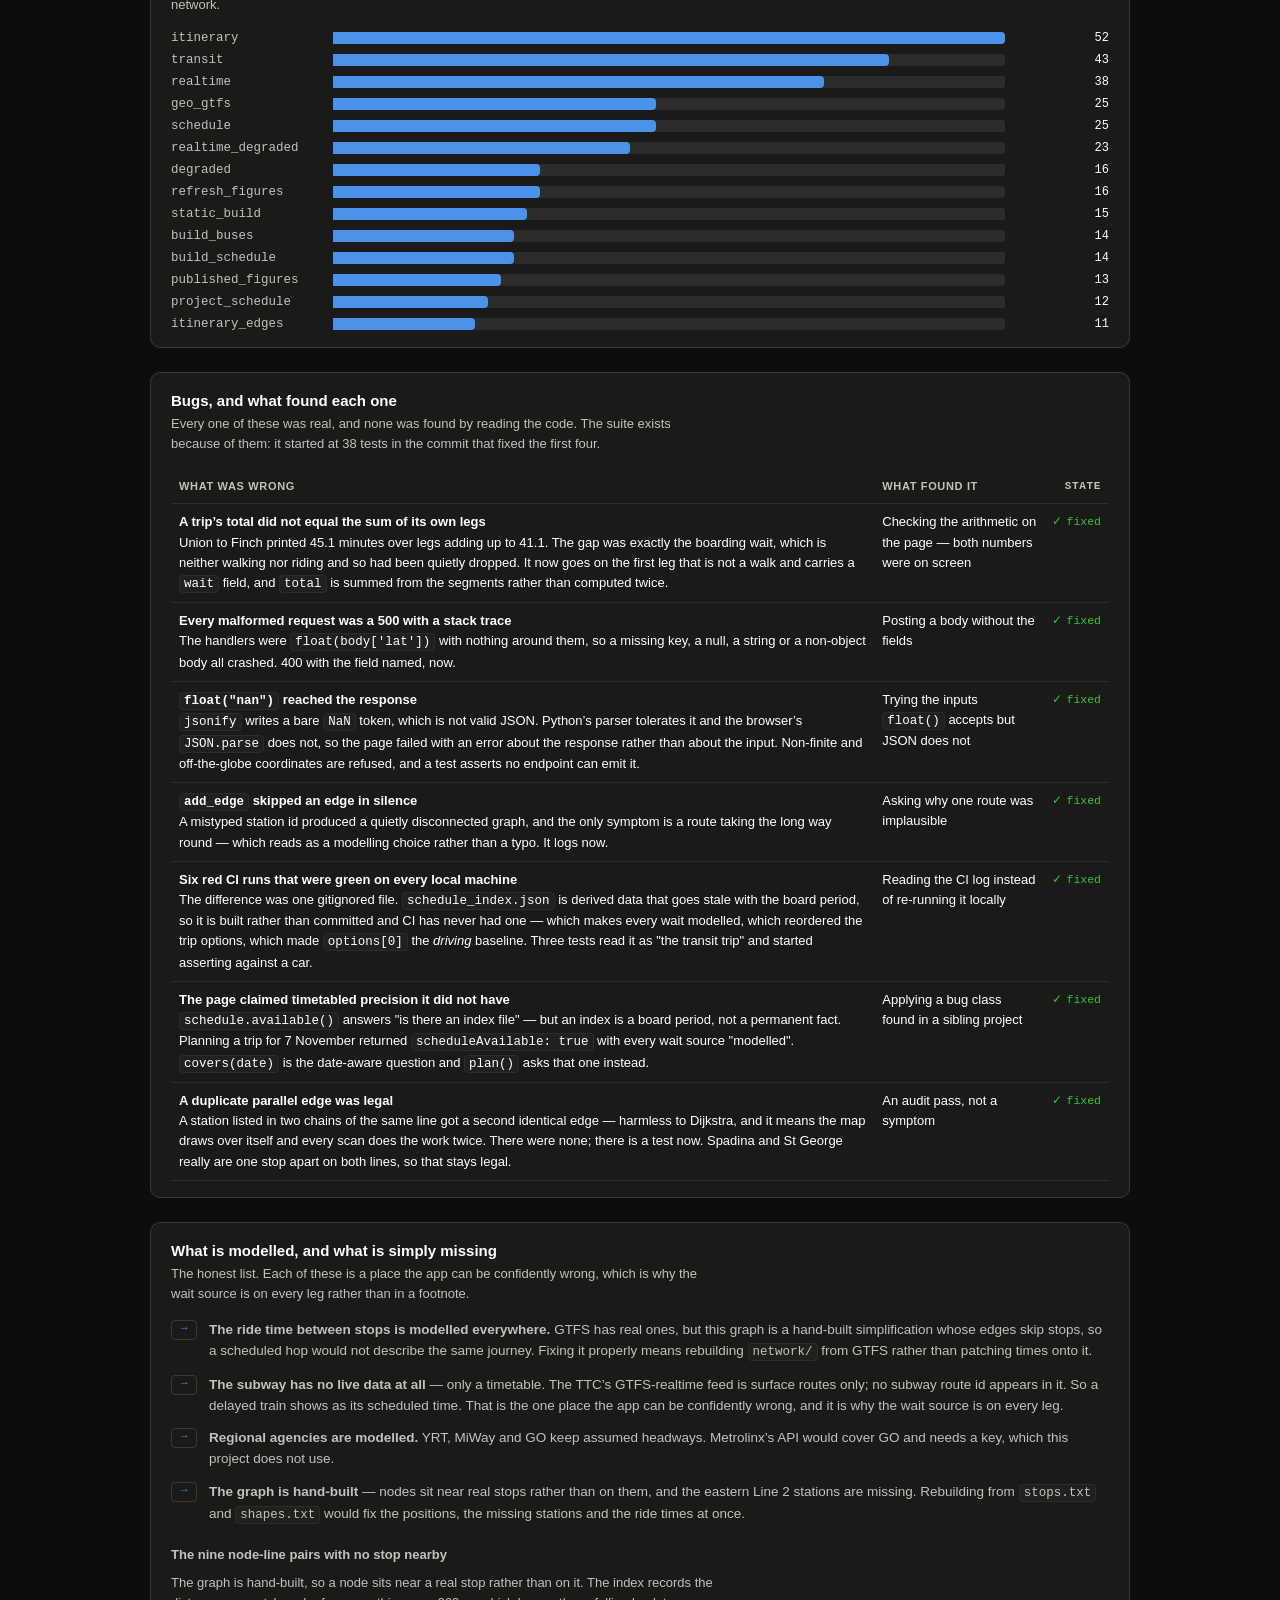
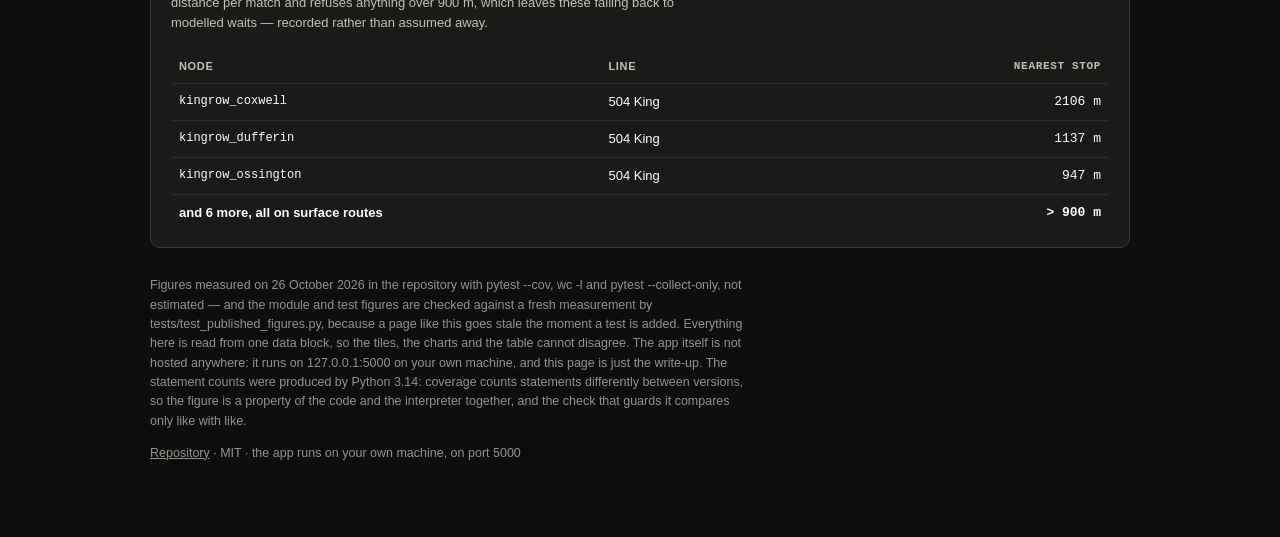
==== commit 2df05ce4: "Write-up: the shared token block, dark by default, and a remembered toggle docs/index.html takes the" ====
--- a/docs/index.html
+++ b/docs/index.html
@@ -1,5 +1,5 @@
 <!DOCTYPE html>
-<html lang="en">
+<html lang="en" class="theme-dark">
 <head>
 <meta charset="utf-8">
 <meta name="viewport" content="width=device-width, initial-scale=1">
@@ -10,160 +10,195 @@
      page derives, so it is the first thing to go stale. -->
 <meta property="og:description" content="Reachability, trips and arrival times across Toronto, computed locally against the TTC's open timetable and live feed. No API key. Every wait says where it came from.">
 <meta property="og:type" content="website">
+<!-- class="theme-dark" above themes the page with or without JavaScript.
+     This only restores a theme picked on an earlier visit, before first
+     paint. The key is 'theme' on purpose: every page on
+     luke-zhang-cs-py.github.io shares the origin, so one choice carries. -->
+<script>
+  (function () {
+    var saved = null;
+    try { saved = localStorage.getItem('theme'); } catch (e) { /* storage blocked */ }
+    if (/^[a-z]+$/.test(saved)) document.documentElement.classList.replace('theme-dark', 'theme-' + saved);
+  })();
+</script>
 <style>
-/* The warm surface this family of pages uses. The marks on top come from the
- * validated palette and were re-run against *this* surface, because contrast
- * only means anything against the colour the chart actually sits on:
- *
- *   series  #2a78d6  on #fffdf7   all five checks PASS (light)
- *   series  #3987e5  on #1a1a19   all five checks PASS (dark)
- *   good    #0ca30c  3.30:1
- *   warning #fab219  1.80:1  sub-3:1 BY DESIGN -> always icon + label
- *   crit    #d03b3b  4.72:1
- *
- * Run as a categorical set the status colours fail on #fab219, and are meant
- * to: status is not a categorical palette, and amber is legal only with a
- * glyph and a word beside it. Every use of it here has both.
- *
- * Dark is a selected set stepped for the dark surface, not an inversion. */
-.viz-root {
+/* ==========================================================================
+   DESIGN TOKENS -- the write-up template shared by this family of pages.
+   1. Theme-independent tokens (spacing, type, shape) live on :root.
+   2. Colour tokens live in one block per theme, keyed on a class on <html>.
+      class="theme-dark" is in the markup, so the page is themed with no
+      JavaScript; the script in <head> only restores a theme picked before.
+   3. The rules below read semantic tokens only, never a raw colour.
+   To add a theme: copy a theme block, rename it .theme-<name>, set every
+   token in it, and add <name> to THEMES in the script at the bottom.
+   Nothing else changes, and tests/test_theming.py checks the new block.
+
+   The colour blocks are the same in every copy of this template. Each text
+   pairing is at least 4.5:1 and each UI pairing at least 3:1, in both
+   themes. The old light palette failed twice: --ink-muted (#8d7a52) was
+   3.35:1 on the plane, now --color-text-subtle #665632; and --series
+   (#2a78d6) was 4.34:1 on the surface, now --color-accent #1f63b8.
+   --color-warning (amber) is a fill only, sub-3:1 by design, and always
+   sits beside a glyph and a word; it is never a text colour.
+   --color-text-on-warning is the glyph on that fill; it is this copy's one
+   addition to the shared block.
+   ========================================================================== */
+:root {
+  /* spacing: --space-N is N x 4px */
+  --space-1: 4px; --space-2: 8px; --space-3: 12px; --space-4: 16px; --space-5: 20px;
+  --space-6: 24px; --space-7: 28px; --space-8: 32px; --space-11: 44px;
+
+  /* typography */
+  --font-sans: -apple-system, BlinkMacSystemFont, "Segoe UI", Helvetica, Arial, sans-serif;
+  --font-mono: ui-monospace, SFMono-Regular, Menlo, monospace;
+  --text-2xs: 11px; --text-xs: 11.5px; --text-sm: 12px; --text-md: 12.5px; --text-lg: 13px;
+  --text-xl: 13.5px; --text-2xl: 14px; --text-body: 15px; --text-title: 23px; --text-figure: 27px;
+  --leading-tight: 1.12; --leading-body: 1.55; --leading-code: 1.7;
+  --weight-normal: 400; --weight-medium: 500; --weight-semibold: 600;
+  --tracking-tight: -0.2px; --tracking-wide: .02em; --tracking-caps: .06em;
+
+  /* shape */
+  --radius-xs: 3px; --radius-sm: 4px; --radius-md: 8px; --radius-lg: 10px;
+}
+
+/* :where(:root) has no specificity, so it is only the fallback for an <html>
+   with no theme class or an unknown one; any .theme-* block wins over it. */
+:where(:root), .theme-dark {
+  color-scheme: dark;
+  --color-bg: #0d0d0d; --color-surface: #1a1a19; --color-surface-subtle: #21201e;
+  --color-border: #383835; --color-border-strong: #6e6c66;
+  --color-text-primary: #ffffff; --color-text-muted: #c3c2b7; --color-text-subtle: #959389;
+  --color-accent: #4b93ea; --color-accent-hover: #7ab0f0; --color-accent-subtle: #14263c; --color-text-on-accent: #0d0d0d;
+  --color-danger: #f06a6a; --color-success: #3cc13c; --color-warning: #fab219;
+  --color-grid: #2c2c2a; --color-track: #2c2c2a;
+  --color-text-on-warning: #0d0d0d;
+}
+.theme-light {
   color-scheme: light;
-  --plane:     #ece6d6;
-  --surface:   #fffdf7;
-  --ink:       #12161d;
-  --ink-2:     #3c4453;
-  --ink-muted: #8d7a52;
-  --grid:      #ece6d6;
-  --ring:      #ded5bf;
-  --code-bg:   #f6f1e4;
-  --series:    #2a78d6;
-  --track:     #ece6d6;
-  --good:      #0ca30c;
-  --warning:   #fab219;
-  --critical:  #d03b3b;
-}
-@media (prefers-color-scheme: dark) {
-  :root:where(:not([data-theme="light"])) .viz-root {
-    color-scheme: dark;
-    --plane: #0d0d0d; --surface: #1a1a19;
-    --ink: #ffffff; --ink-2: #c3c2b7; --ink-muted: #898781;
-    --grid: #2c2c2a; --ring: #383835; --code-bg: #21201e;
-    --series: #3987e5; --track: #2c2c2a;
-  }
-}
-:root[data-theme="dark"] .viz-root {
-  color-scheme: dark;
-  --plane: #0d0d0d; --surface: #1a1a19;
-  --ink: #ffffff; --ink-2: #c3c2b7; --ink-muted: #898781;
-  --grid: #2c2c2a; --ring: #383835; --code-bg: #21201e;
-  --series: #3987e5; --track: #2c2c2a;
+  --color-bg: #ece6d6; --color-surface: #fffdf7; --color-surface-subtle: #f6f1e4;
+  --color-border: #ded5bf; --color-border-strong: #7a7466;
+  --color-text-primary: #12161d; --color-text-muted: #3c4453; --color-text-subtle: #665632;
+  --color-accent: #1f63b8; --color-accent-hover: #174f94; --color-accent-subtle: #dfe9f7; --color-text-on-accent: #ffffff;
+  --color-danger: #b02e2e; --color-success: #0a6e0a; --color-warning: #fab219;
+  --color-grid: #ece6d6; --color-track: #ece6d6;
+  --color-text-on-warning: #12161d;
 }
 
 * { box-sizing: border-box; }
 html, body { margin: 0; }
 .viz-root {
-  --text: -apple-system, BlinkMacSystemFont, "Segoe UI", Helvetica, Arial, sans-serif;
-  --mono: ui-monospace, SFMono-Regular, Menlo, monospace;
-  padding: 34px 24px 44px;
-  font: 15px/1.55 var(--text);
-  background: var(--plane); color: var(--ink);
+  padding: var(--space-8) var(--space-6) var(--space-11);
+  font: var(--text-body)/var(--leading-body) var(--font-sans);
+  background: var(--color-bg); color: var(--color-text-primary);
   min-height: 100vh;
 }
 main { max-width: 980px; margin: 0 auto; }
 
 .crumb {
-  margin: 0 0 6px; font: 400 12px var(--mono); color: var(--ink-muted);
-  letter-spacing: .02em;
-}
-h1 { font-size: 23px; margin: 0 0 5px; letter-spacing: -0.2px; }
-.lede { color: var(--ink-2); margin: 0; font-size: 15px; max-width: 68ch; }
-.head { display: flex; justify-content: space-between; align-items: flex-start; gap: 18px; flex-wrap: wrap; }
-.controls { display: flex; gap: 8px; flex-wrap: wrap; }
+  margin: 0 0 var(--space-2); font: var(--weight-normal) var(--text-sm) var(--font-mono); color: var(--color-text-subtle);
+  letter-spacing: var(--tracking-wide);
+}
+h1 { font-size: var(--text-title); margin: 0 0 var(--space-1); letter-spacing: var(--tracking-tight); }
+.lede { color: var(--color-text-muted); margin: 0; font-size: var(--text-body); max-width: 68ch; }
+.head { display: flex; justify-content: space-between; align-items: flex-start; gap: var(--space-5); flex-wrap: wrap; }
+.controls { display: flex; gap: var(--space-2); flex-wrap: wrap; }
 button, .btn {
-  font: 400 13px var(--text); cursor: pointer; text-decoration: none;
+  font: var(--weight-normal) var(--text-lg) var(--font-sans); cursor: pointer; text-decoration: none;
   display: inline-block;
-  background: var(--surface); color: var(--ink);
-  border: 1px solid var(--ring); border-radius: 8px; padding: 7px 12px;
-}
-button:hover, .btn:hover { border-color: var(--ink-muted); }
-button[aria-pressed="true"] { border-color: var(--series); color: var(--series); }
+  background: var(--color-surface); color: var(--color-text-primary);
+  border: 1px solid var(--color-border); border-radius: var(--radius-md); padding: var(--space-2) var(--space-3);
+}
+button:hover, .btn:hover { border-color: var(--color-text-subtle); }
+button:focus-visible, .btn:focus-visible, a:focus-visible { outline: 2px solid var(--color-accent); outline-offset: 2px; }
+button[aria-pressed="true"] { border-color: var(--color-accent); color: var(--color-accent); }
 
 /* ------------------------------------------------------------ stat tiles */
 /* A bare stat tile is the one form that ships without a hover layer: there is
  * no plot to interrogate, just the figure and what it counts. */
-.tiles { display: grid; grid-template-columns: repeat(auto-fit, minmax(156px, 1fr)); gap: 12px; margin: 26px 0 10px; }
-.tile { background: var(--surface); border: 1px solid var(--ring); border-radius: 10px; padding: 14px 16px; }
-.tile .k { display: block; color: var(--ink-2); font-size: 11px; text-transform: uppercase; letter-spacing: .07em; }
-.tile .v { display: block; margin-top: 3px; font: 600 27px/1.12 var(--text); font-variant-numeric: tabular-nums; }
-.tile .n { display: block; margin-top: 2px; color: var(--ink-muted); font-size: 12px; }
-
-.note { color: var(--ink-muted); font-size: 13px; max-width: 80ch; margin: 12px 0 0; }
+.tiles { display: grid; grid-template-columns: repeat(auto-fit, minmax(156px, 1fr)); gap: var(--space-3); margin: var(--space-6) 0 var(--space-3); }
+.tile { background: var(--color-surface); border: 1px solid var(--color-border); border-radius: var(--radius-lg); padding: var(--space-4); }
+.tile .k { display: block; color: var(--color-text-muted); font-size: var(--text-2xs); text-transform: uppercase; letter-spacing: var(--tracking-caps); }
+.tile .v { display: block; margin-top: 3px; font: var(--weight-semibold) var(--text-figure)/var(--leading-tight) var(--font-sans); font-variant-numeric: tabular-nums; }
+.tile .n { display: block; margin-top: 2px; color: var(--color-text-subtle); font-size: var(--text-sm); }
+
+.note { color: var(--color-text-subtle); font-size: var(--text-lg); max-width: 80ch; margin: var(--space-3) 0 0; }
 
 /* ---------------------------------------------------------------- panels */
-.panel { background: var(--surface); border: 1px solid var(--ring); border-radius: 10px; padding: 17px 19px; margin-top: 22px; }
-.panel h2 { margin: 0 0 2px; font-size: 15px; }
-.panel h3 { margin: 20px 0 6px; font-size: 13px; color: var(--ink-2); }
-.panel .sub { margin: 0 0 14px; color: var(--ink-2); font-size: 13px; max-width: 76ch; }
-.panel p { font-size: 14px; color: var(--ink-2); max-width: 76ch; }
-.split { display: grid; grid-template-columns: repeat(auto-fit, minmax(330px, 1fr)); gap: 22px; }
+.panel { background: var(--color-surface); border: 1px solid var(--color-border); border-radius: var(--radius-lg); padding: var(--space-4) var(--space-5); margin-top: var(--space-6); }
+.panel h2 { margin: 0 0 2px; font-size: var(--text-body); }
+.panel h3 { margin: var(--space-5) 0 var(--space-2); font-size: var(--text-lg); color: var(--color-text-muted); }
+.panel .sub { margin: 0 0 var(--space-4); color: var(--color-text-muted); font-size: var(--text-lg); max-width: 76ch; }
+.panel p { font-size: var(--text-2xl); color: var(--color-text-muted); max-width: 76ch; }
+.split { display: grid; grid-template-columns: repeat(auto-fit, minmax(330px, 1fr)); gap: var(--space-6); }
 
 /* Thin marks on a recessive track, 4px rounding on the data end only so the
  * mark stays anchored flat to the baseline it grows from. */
-.bars { display: grid; gap: 9px; }
+.bars { display: grid; gap: var(--space-2); }
 /* 150px for the label, not the 118px the sibling pages use: the longest
    module name here is network/streetcars.py, which measured 144px and was
    being clipped — a clipped name is one the reader cannot look up. */
-.bar { display: grid; grid-template-columns: 150px 1fr 92px; gap: 12px; align-items: center; }
-.bar .lab { font: 400 12.5px var(--mono); color: var(--ink-2); }
-.bar .rail { position: relative; height: 12px; background: var(--track); border-radius: 3px; }
-.bar .fill { position: absolute; inset: 0 auto 0 0; background: var(--series); border-radius: 0 4px 4px 0; }
-.bar .val { text-align: right; font: 500 12px var(--mono); font-variant-numeric: tabular-nums; color: var(--ink); }
-.bar:hover .rail { outline: 2px solid var(--ring); outline-offset: 2px; }
+.bar { display: grid; grid-template-columns: 150px 1fr 92px; gap: var(--space-3); align-items: center; }
+.bar .lab { font: var(--weight-normal) var(--text-md) var(--font-mono); color: var(--color-text-muted); }
+.bar .rail { position: relative; height: 12px; background: var(--color-track); border-radius: var(--radius-xs); }
+.bar .fill { position: absolute; inset: 0 auto 0 0; background: var(--color-accent); border-radius: 0 var(--radius-sm) var(--radius-sm) 0; }
+.bar .val { text-align: right; font: var(--weight-medium) var(--text-sm) var(--font-mono); font-variant-numeric: tabular-nums; color: var(--color-text-primary); }
+.bar:hover .rail { outline: 2px solid var(--color-border); outline-offset: 2px; }
 
 /* ----------------------------------------------------------------- table */
 table { width: 100%; border-collapse: collapse; }
-caption { text-align: left; color: var(--ink-2); font-size: 13px; padding-bottom: 10px; }
-th, td { text-align: left; padding: 7px 9px; border-bottom: 1px solid var(--grid); font-size: 13px; vertical-align: top; }
-th { color: var(--ink-2); font-size: 11px; text-transform: uppercase; letter-spacing: .06em; }
-td.num, th.num { text-align: right; font-family: var(--mono); font-variant-numeric: tabular-nums; }
-td.mono { font-family: var(--mono); font-size: 12px; }
-tr.total td { border-bottom: none; font-weight: 600; }
+caption { text-align: left; color: var(--color-text-muted); font-size: var(--text-lg); padding-bottom: var(--space-3); }
+th, td { text-align: left; padding: var(--space-2); border-bottom: 1px solid var(--color-grid); font-size: var(--text-lg); vertical-align: top; }
+th { color: var(--color-text-muted); font-size: var(--text-2xs); text-transform: uppercase; letter-spacing: var(--tracking-caps); }
+td.num, th.num { text-align: right; font-family: var(--font-mono); font-variant-numeric: tabular-nums; }
+td.mono { font-family: var(--font-mono); font-size: var(--text-sm); }
+tr.total td { border-bottom: none; font-weight: var(--weight-semibold); }
 [hidden] { display: none !important; }
 
-code { font-family: var(--mono); font-size: 12.5px; background: var(--code-bg); border: 1px solid var(--grid); border-radius: 4px; padding: 1px 5px; }
+code { font-family: var(--font-mono); font-size: var(--text-md); background: var(--color-surface-subtle); border: 1px solid var(--color-grid); border-radius: var(--radius-sm); padding: 1px var(--space-1); }
 pre {
-  background: var(--code-bg); border: 1px solid var(--grid); border-radius: 8px;
-  padding: 13px 15px; overflow-x: auto;
-  font: 12.5px/1.7 var(--mono); color: var(--ink); margin: 12px 0 0;
+  background: var(--color-surface-subtle); border: 1px solid var(--color-grid); border-radius: var(--radius-md);
+  padding: var(--space-3) var(--space-4); overflow-x: auto;
+  font: var(--text-md)/var(--leading-code) var(--font-mono); color: var(--color-text-primary); margin: var(--space-3) 0 0;
 }
 
 /* Numbered steps. */
-.flow { list-style: none; margin: 12px 0 0; padding: 0; display: grid; gap: 10px; }
-.flow li { display: grid; grid-template-columns: 26px 1fr; gap: 10px; font-size: 13.5px; color: var(--ink-2); }
+.flow { list-style: none; margin: var(--space-3) 0 0; padding: 0; display: grid; gap: var(--space-3); }
+.flow li { display: grid; grid-template-columns: 26px 1fr; gap: var(--space-3); font-size: var(--text-xl); color: var(--color-text-muted); }
 .step {
-  font: 500 11px var(--mono); color: var(--series);
-  border: 1px solid var(--ring); border-radius: 5px;
+  font: var(--weight-medium) var(--text-2xs) var(--font-mono); color: var(--color-accent);
+  border: 1px solid var(--color-border); border-radius: var(--radius-sm);
   text-align: center; padding: 1px 0; height: 20px;
 }
 
-/* Status. Never colour alone: each carries a glyph and a word, which is what
- * makes the sub-3:1 amber legal. */
-.flag { display: inline-flex; align-items: center; gap: 5px; font: 500 11.5px var(--mono); white-space: nowrap; }
-.flag .g { font-size: 12px; }
-.flag.good { color: var(--good); }
-.flag.warn { color: var(--warning); }
-.flag.crit { color: var(--critical); }
-
-dl.kv { display: grid; grid-template-columns: auto 1fr; gap: 4px 14px; margin: 12px 0 0; font-size: 13px; }
-dl.kv dt { color: var(--ink-2); font-family: var(--mono); font-size: 12px; }
+/* Status. Never colour alone: each carries a glyph and a word. Amber is a
+ * fill, never a text colour -- under 3:1 on either surface -- so a warning's
+ * word stays in the text colour and its glyph sits on an amber chip. */
+.flag { display: inline-flex; align-items: center; gap: var(--space-1); font: var(--weight-medium) var(--text-xs) var(--font-mono); white-space: nowrap; }
+.flag .g { font-size: var(--text-sm); }
+.flag.good { color: var(--color-success); }
+.flag.warn { color: var(--color-text-primary); }
+.flag.warn .g { background: var(--color-warning); color: var(--color-text-on-warning); border-radius: var(--radius-xs); padding: 0 3px; }
+.flag.crit { color: var(--color-danger); }
+
+dl.kv { display: grid; grid-template-columns: auto 1fr; gap: var(--space-1) var(--space-4); margin: var(--space-3) 0 0; font-size: var(--text-lg); }
+dl.kv dt { color: var(--color-text-muted); font-family: var(--font-mono); font-size: var(--text-sm); }
 dl.kv dd { margin: 0; }
 
-footer { margin-top: 28px; color: var(--ink-muted); font-size: 12.5px; max-width: 86ch; }
+footer { margin-top: var(--space-7); color: var(--color-text-subtle); font-size: var(--text-md); max-width: 86ch; }
 footer a { color: inherit; }
+
+/* Phone width. The four-column tables were 21px wider than a 390px screen,
+ * so the whole page scrolled sideways: a 16px gutter, tighter cells, and a
+ * status flag that may wrap under its glyph. */
+@media (max-width: 480px) {
+  .viz-root { padding-left: var(--space-4); padding-right: var(--space-4); }
+  th, td { padding: var(--space-2) var(--space-1); }
+  .flag { white-space: normal; }
+}
 </style>
 </head>
 
-<body class="viz-root" data-palette="#2a78d6">
+<body class="viz-root" data-palette="#4b93ea">
 <main>
 
 <div class="head">
@@ -180,7 +215,7 @@
     </p>
   </div>
   <div class="controls">
-    <button id="themeBtn" type="button">Theme</button>
+    <button id="themeBtn" type="button" aria-label="Switch to light theme">Light theme</button>
     <button id="tableBtn" type="button" aria-pressed="false">Table view</button>
     <a class="btn" href="https://github.com/luke-zhang-cs-py/Toronto-Transit-Distance-Matrix">Repository</a>
     <a class="btn" id="localBtn" href="http://127.0.0.1:5000/"
@@ -734,12 +769,30 @@
 
 /* -------------------------------------------------------------- controls */
 
-el('themeBtn').addEventListener('click', function () {
-  var set = document.documentElement.getAttribute('data-theme');
-  var dark = set ? set === 'dark'
-    : window.matchMedia('(prefers-color-scheme: dark)').matches;
-  document.documentElement.setAttribute('data-theme', dark ? 'light' : 'dark');
-});
+/* The theme toggle. THEMES in order: each name needs a .theme-<name> block
+ * in the style sheet above, and the first is the one written into the
+ * markup. The choice is saved under 'theme', which the whole github.io site
+ * shares; a saved name with no block falls back to the first. */
+var THEMES = ['dark', 'light'];
+(function () {
+  var root = document.documentElement;
+  var button = el('themeBtn');
+  var theme = THEMES.filter(function (t) { return root.classList.contains('theme-' + t); })[0] || THEMES[0];
+  function nextTheme() { return THEMES[(THEMES.indexOf(theme) + 1) % THEMES.length]; }
+  function applyTheme(name) {
+    root.className = root.className.replace(/(^|\s)theme-\S+/g, '').trim() + ' theme-' + name;
+    theme = name;
+    var next = nextTheme();
+    button.setAttribute('aria-label', 'Switch to ' + next + ' theme');
+    button.textContent = next.charAt(0).toUpperCase() + next.slice(1) + ' theme';
+  }
+  applyTheme(theme);   // also drops a saved theme that no longer exists
+  button.addEventListener('click', function () {
+    var next = nextTheme();
+    try { localStorage.setItem('theme', next); } catch (e) { /* not remembered */ }
+    applyTheme(next);
+  });
+})();
 
 el('tableBtn').addEventListener('click', function () {
   var showTable = el('tablePanel').hidden;
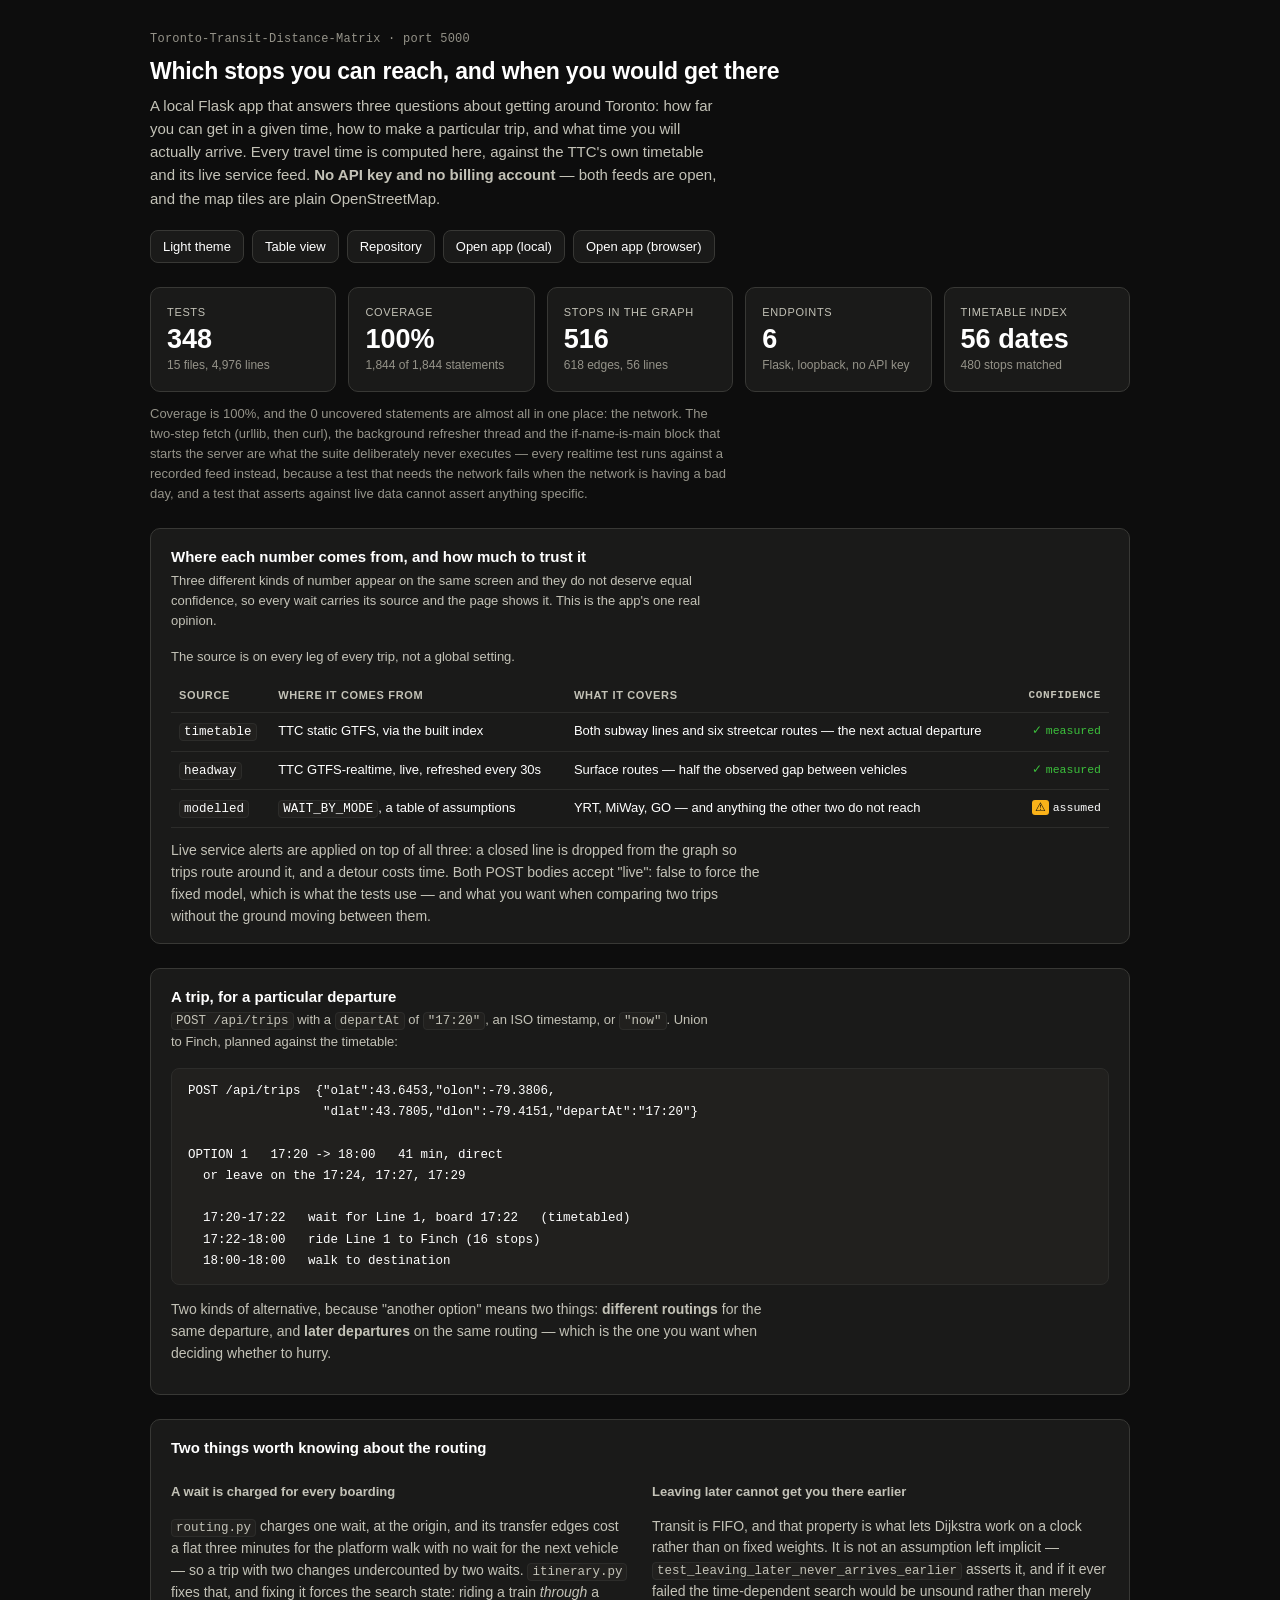
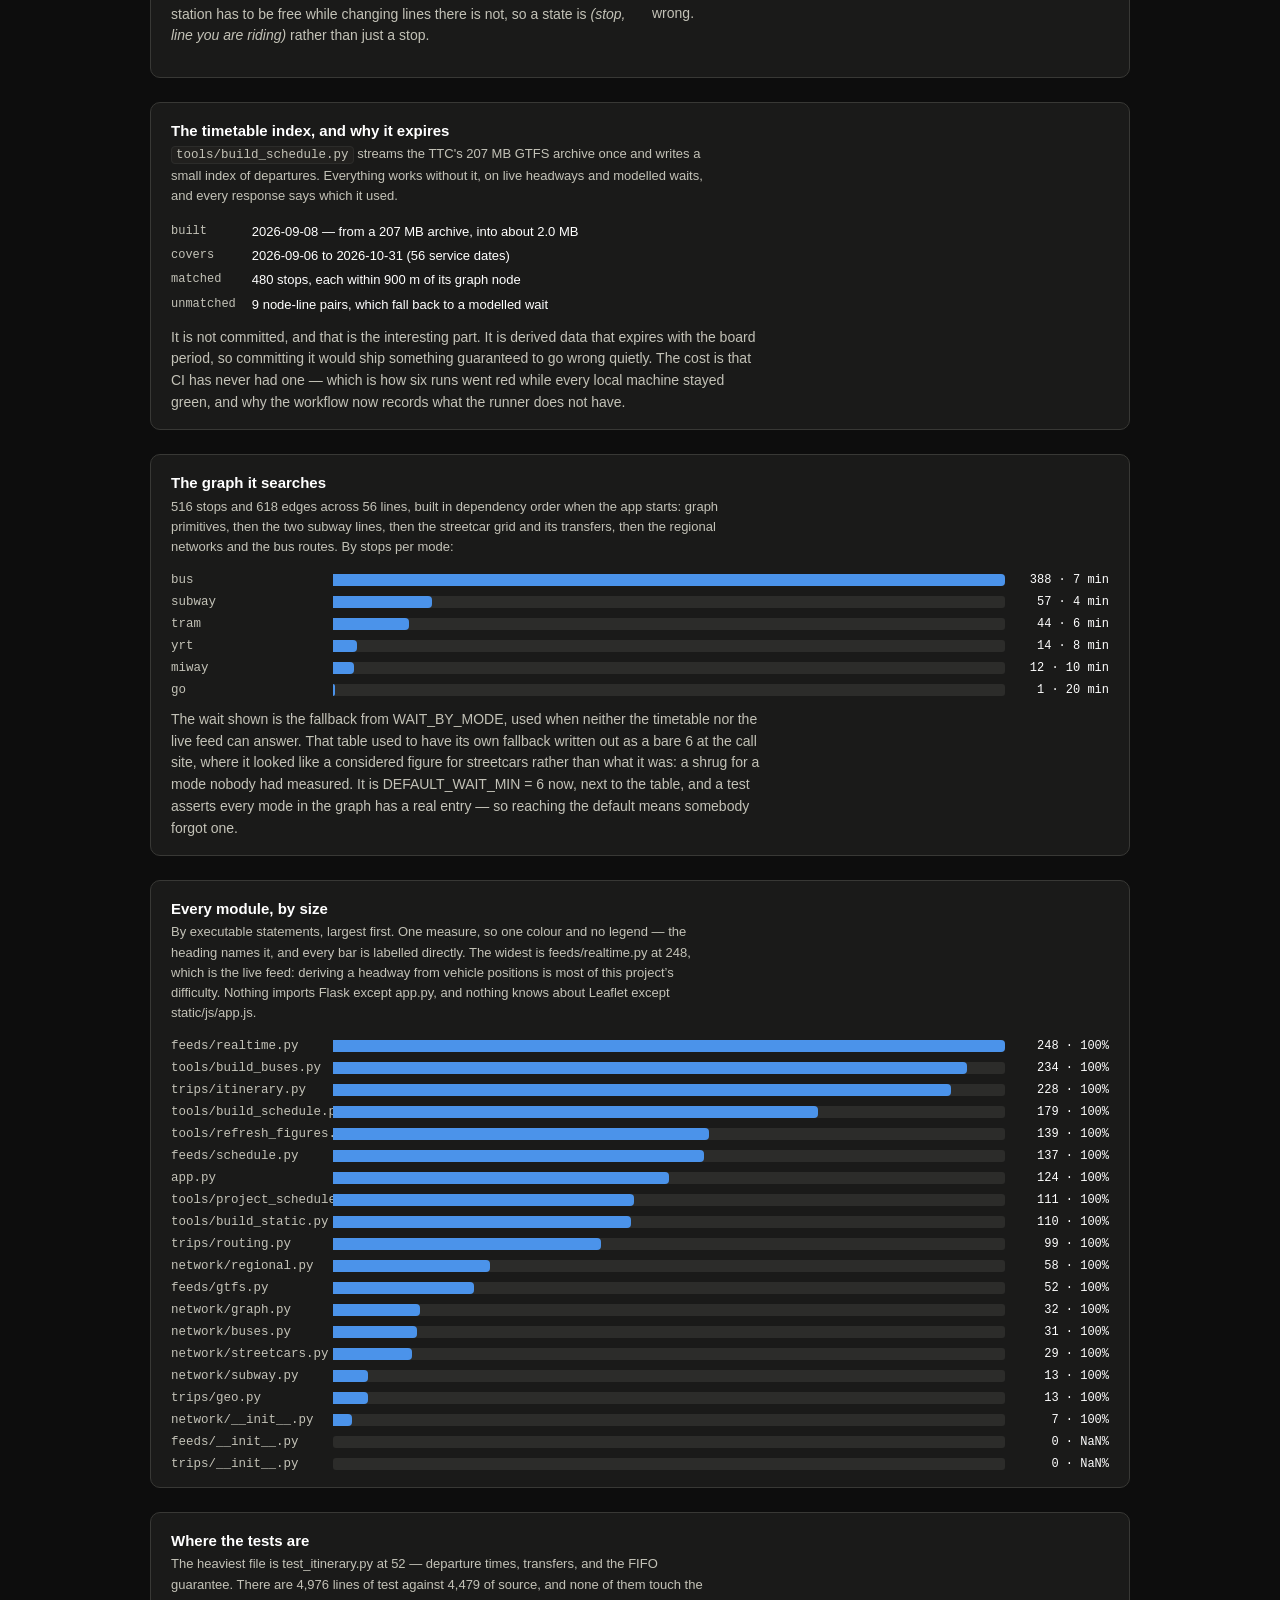
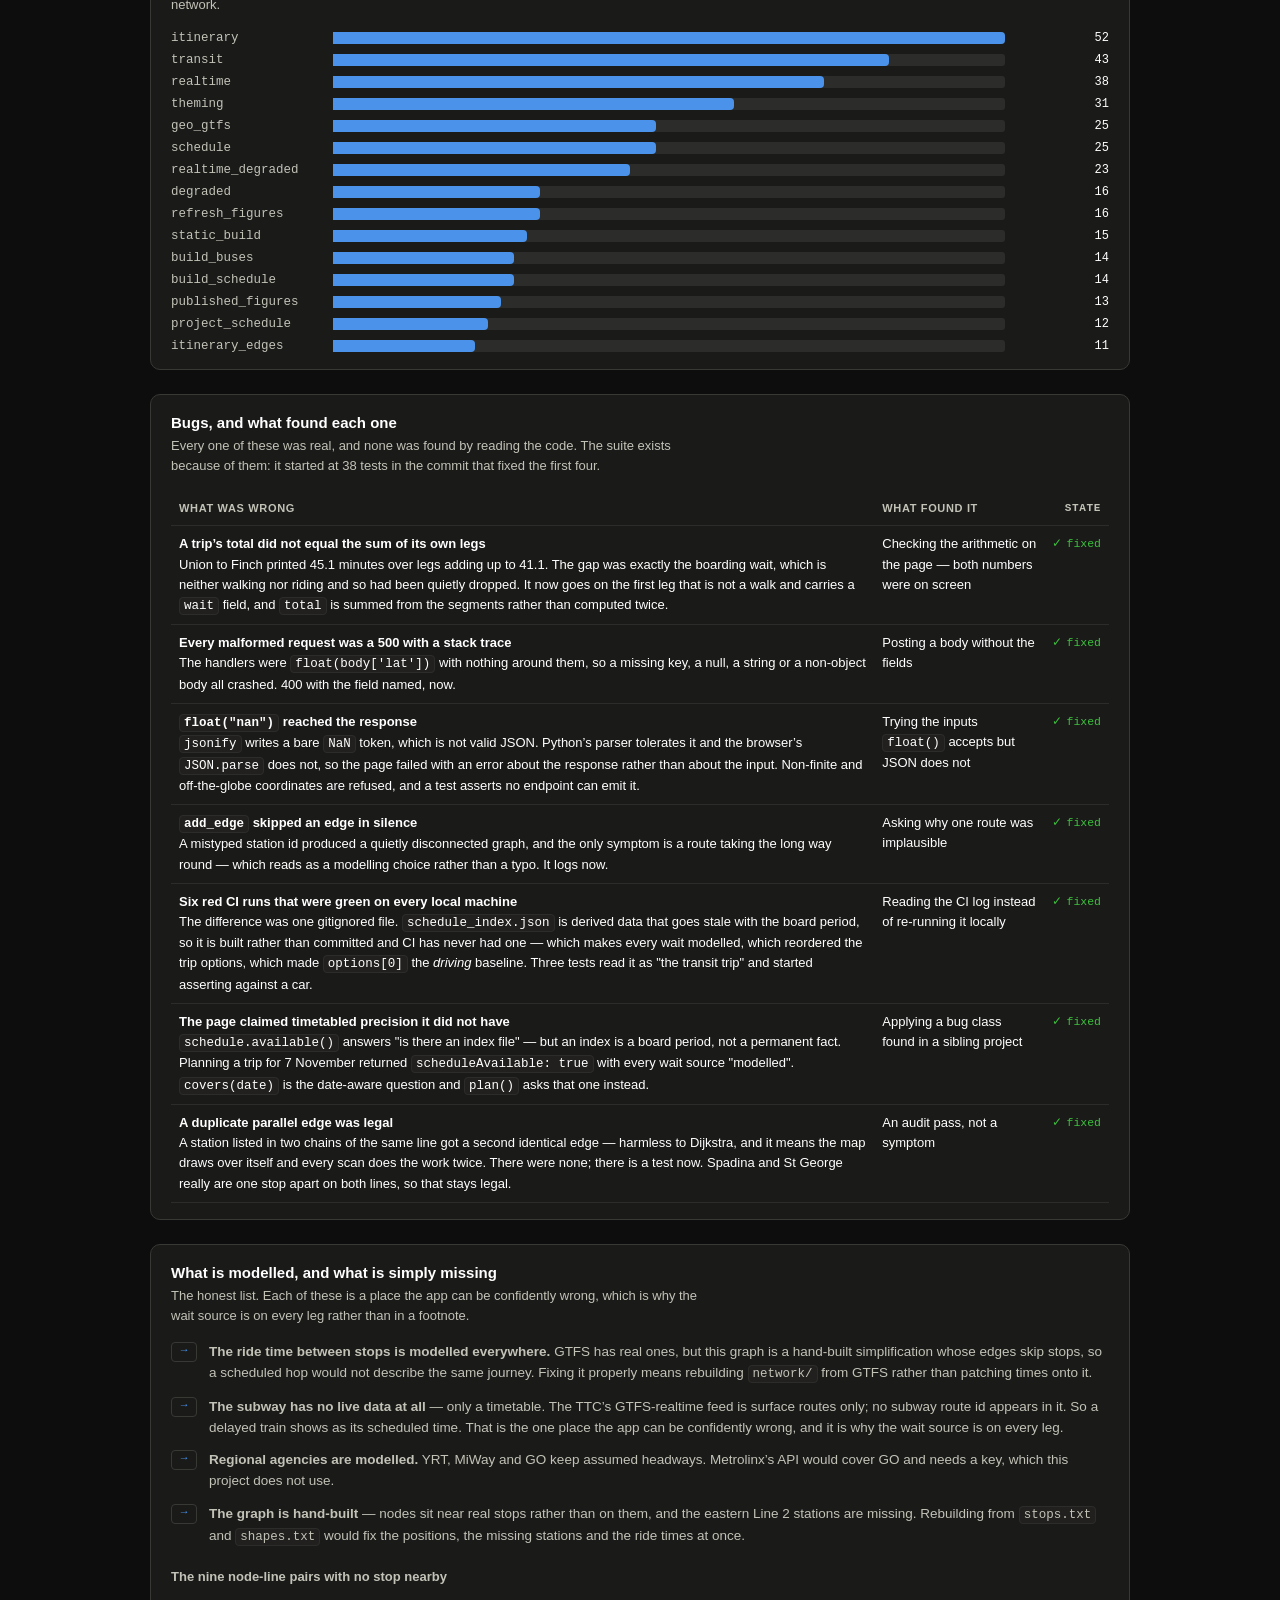
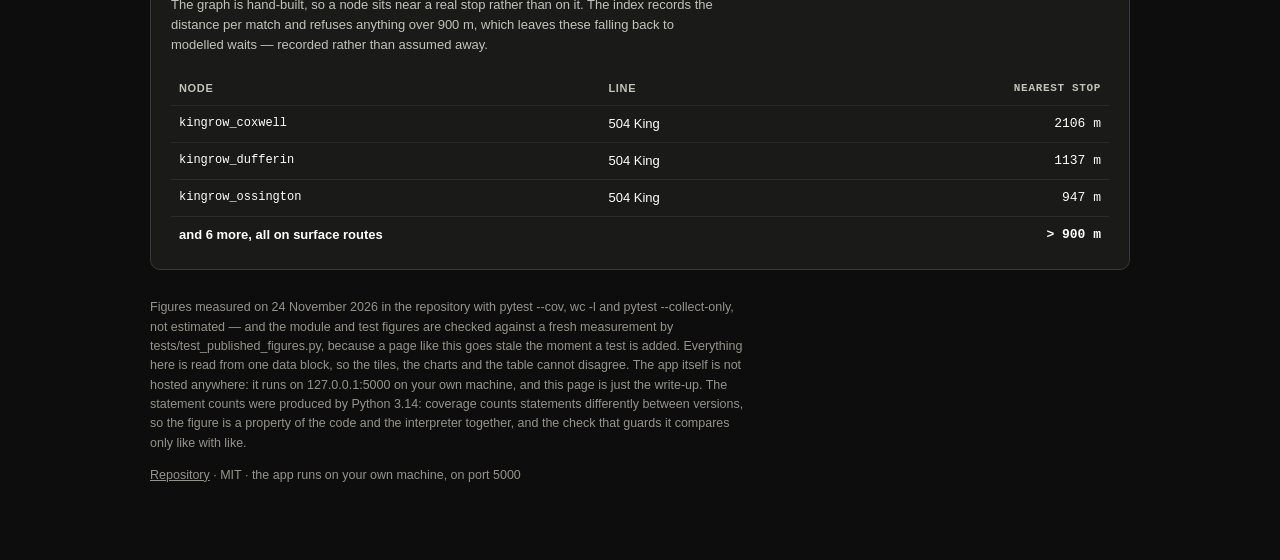
==== commit 722237bd: "figures: 348 tests after the theming suite, re-measured 24 November 2026 python tools/refresh_figure" ====
--- a/docs/index.html
+++ b/docs/index.html
@@ -399,7 +399,7 @@
 /* Every number on this page is read from here, so the tiles, the charts and
  * the table cannot drift apart.
  *
- * Measured on 26 October 2026 in the repository: `pytest -q --cov` for the
+ * Measured on 24 November 2026 in the repository: `pytest -q --cov` for the
  * statements and what is uncovered, `wc -l` for length, `pytest
  * --collect-only -q` for the test counts, and the graph figures by importing
  * the network package. Not estimated. tests/test_published_figures.py checks
@@ -439,6 +439,7 @@
   { file: 'test_itinerary.py',         n: 52, of: 'departure times, transfers, and the FIFO guarantee' },
   { file: 'test_transit.py',           n: 43, of: 'the graph, the routing, and the HTTP surface' },
   { file: 'test_realtime.py',          n: 38, of: 'two recorded feeds, one with a real Line 2 closure' },
+  { file: 'test_theming.py',           n: 31, of: 'the themes: every token set, every pairing AA, dark with no JavaScript, the toggle' },
   { file: 'test_geo_gtfs.py',          n: 25, of: 'the two helpers both build tools used to duplicate' },
   { file: 'test_schedule.py',          n: 25, of: 'the index, the board period, and life without one' },
   { file: 'test_realtime_degraded.py', n: 23, of: 'the live feed when it is slow, absent, corrupt, or unparseable' },
@@ -452,7 +453,7 @@
   { file: 'test_itinerary_edges.py',   n: 11, of: 'trips at the edges of what the planner can answer' }
 ];
 
-var TEST_LINES = 4540;
+var TEST_LINES = 4976;
 
 /* Which interpreter produced the statement counts above. It matters: coverage
  * counts a `with` block or a multi-line call differently between versions, so
@@ -804,7 +805,7 @@
 });
 
 el('footNote').textContent =
-  'Figures measured on 26 October 2026 in the repository with pytest ' +
+  'Figures measured on 24 November 2026 in the repository with pytest ' +
   '--cov, wc -l and pytest --collect-only, not estimated — and the module ' +
   'and test figures are checked against a fresh measurement by ' +
   'tests/test_published_figures.py, because a page like this goes stale the ' +
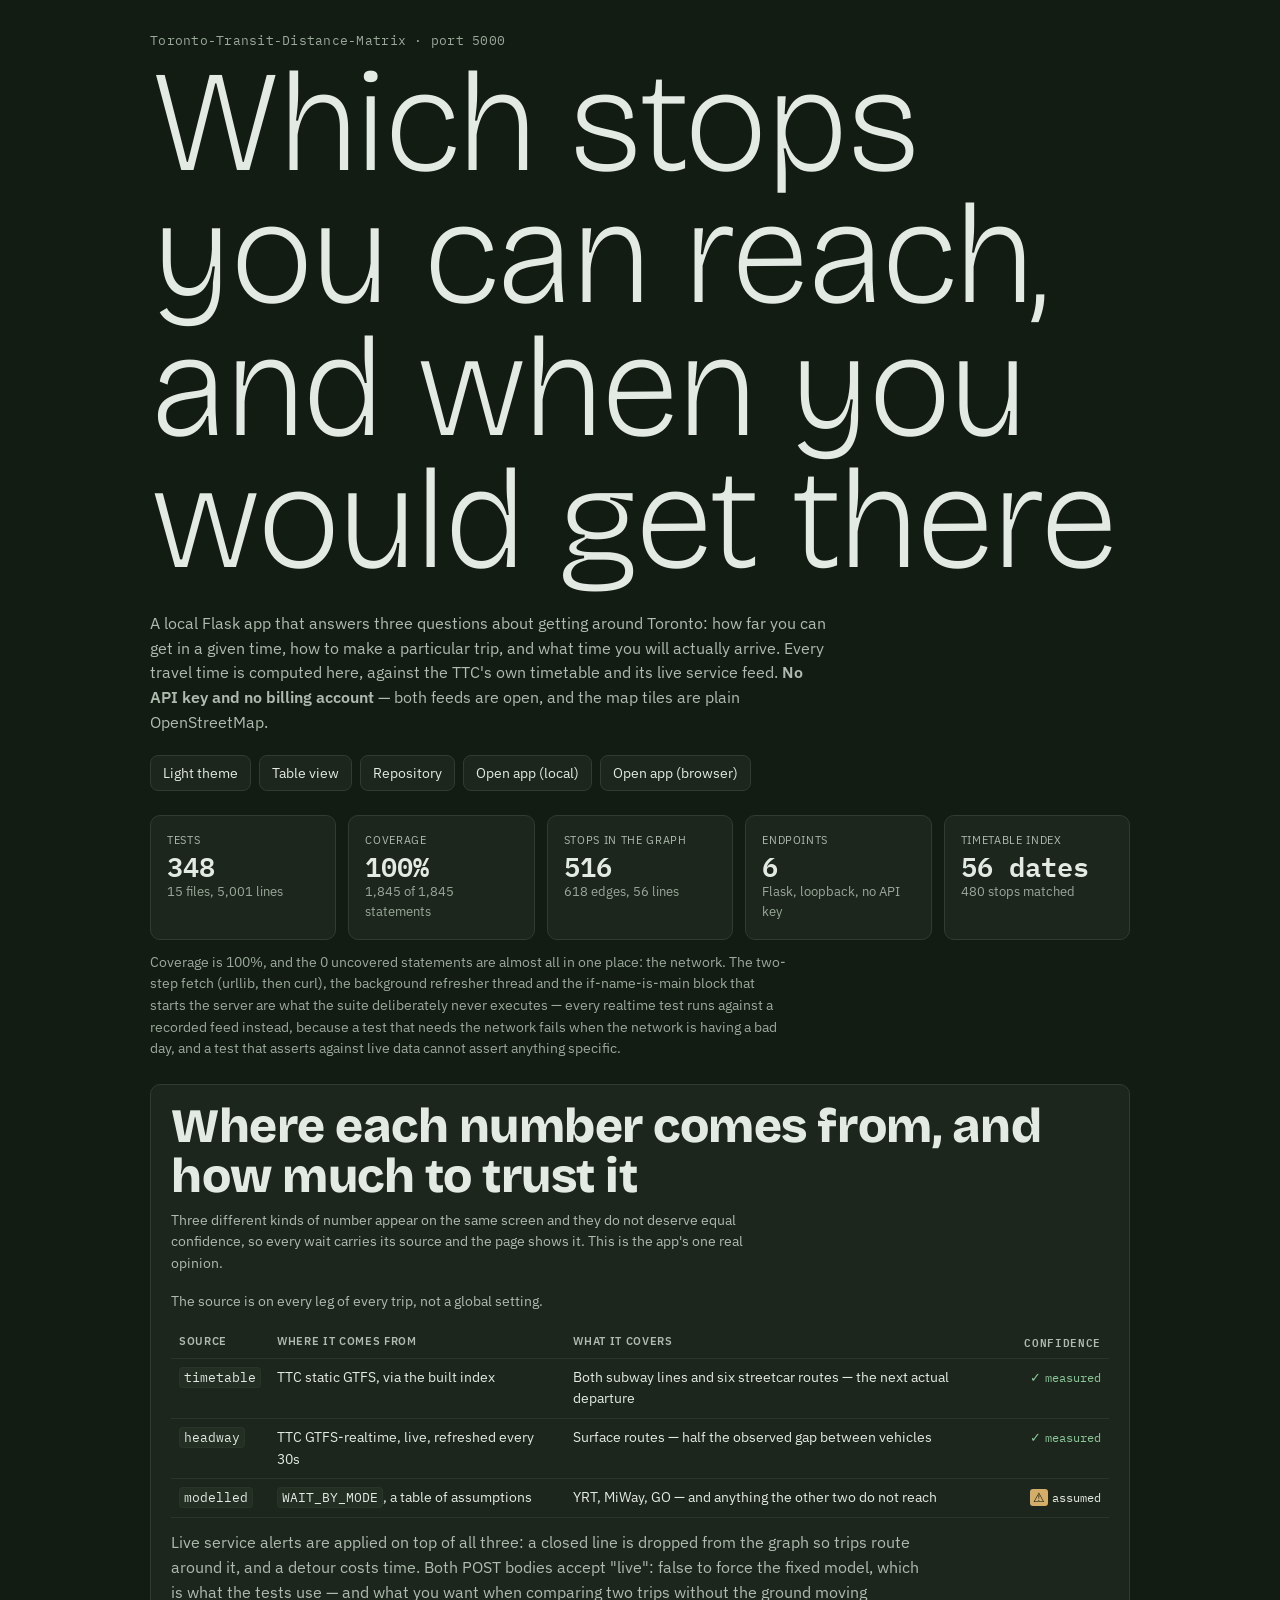
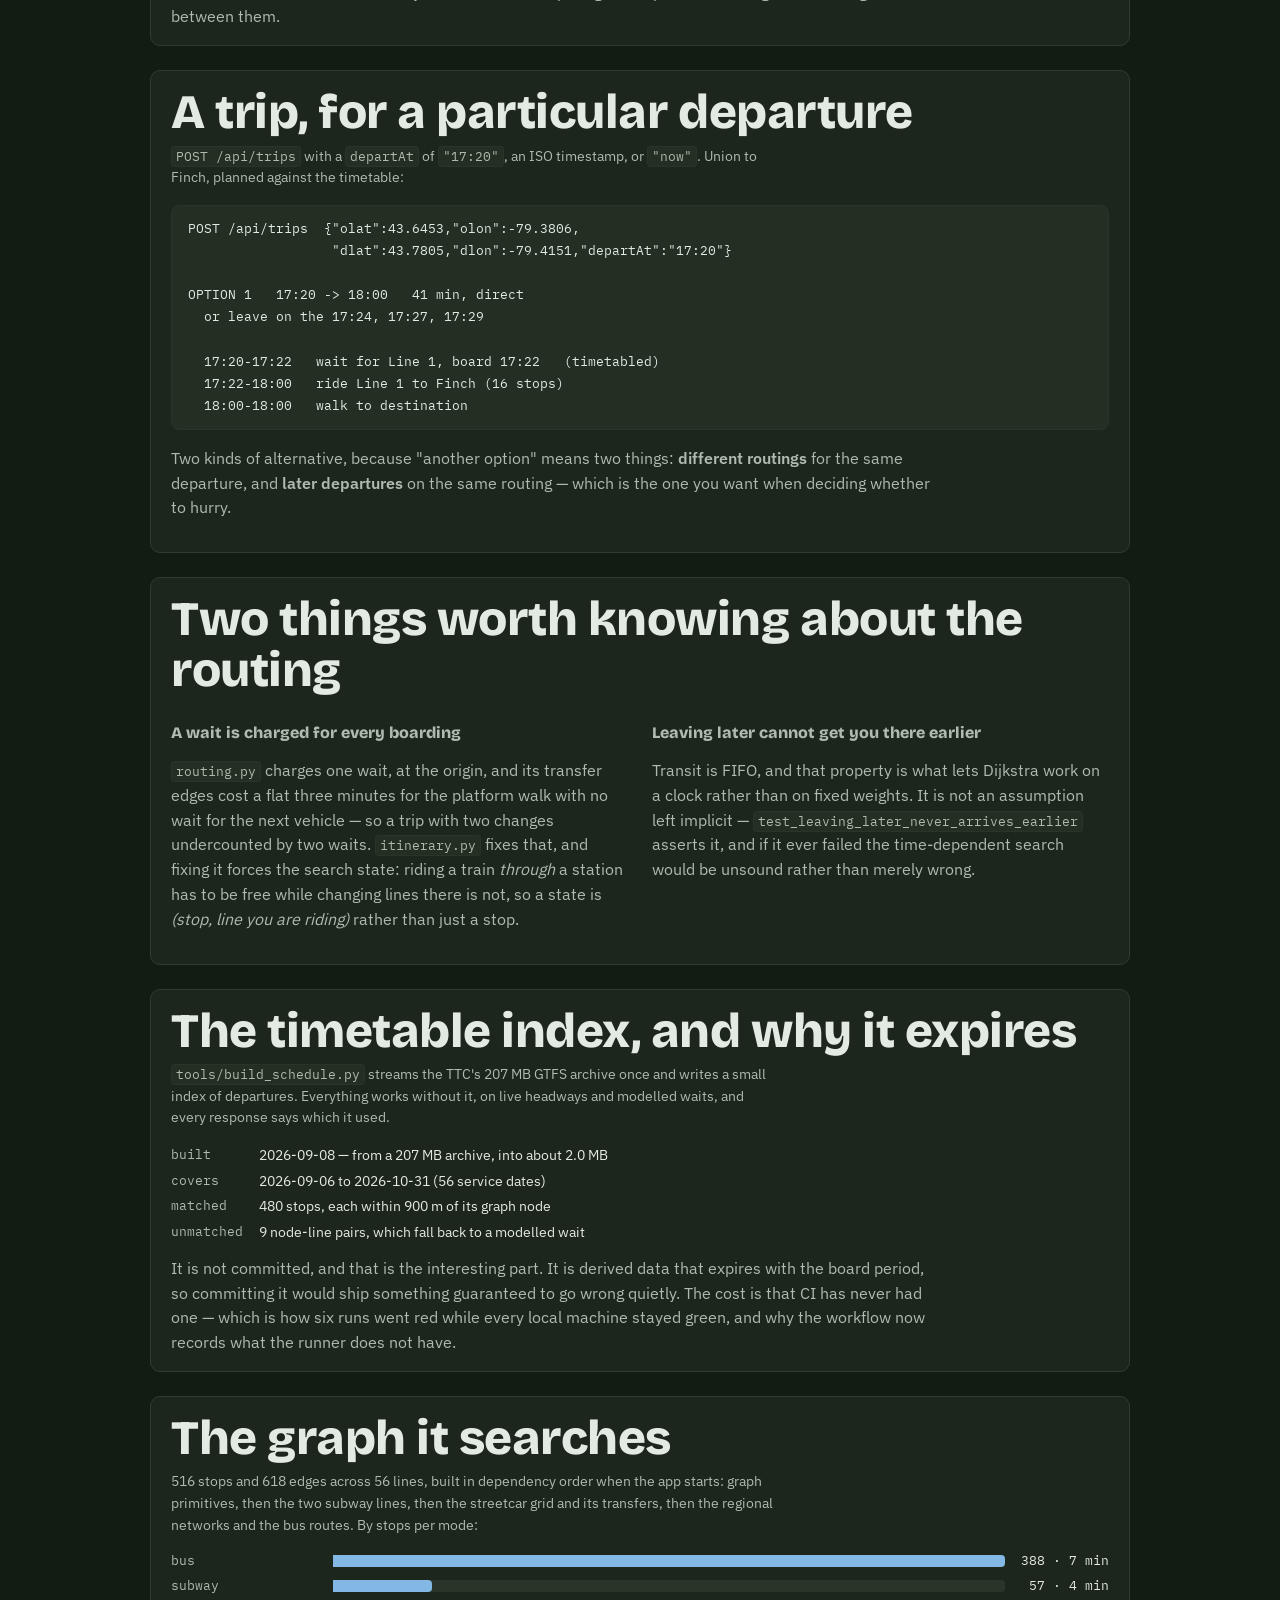
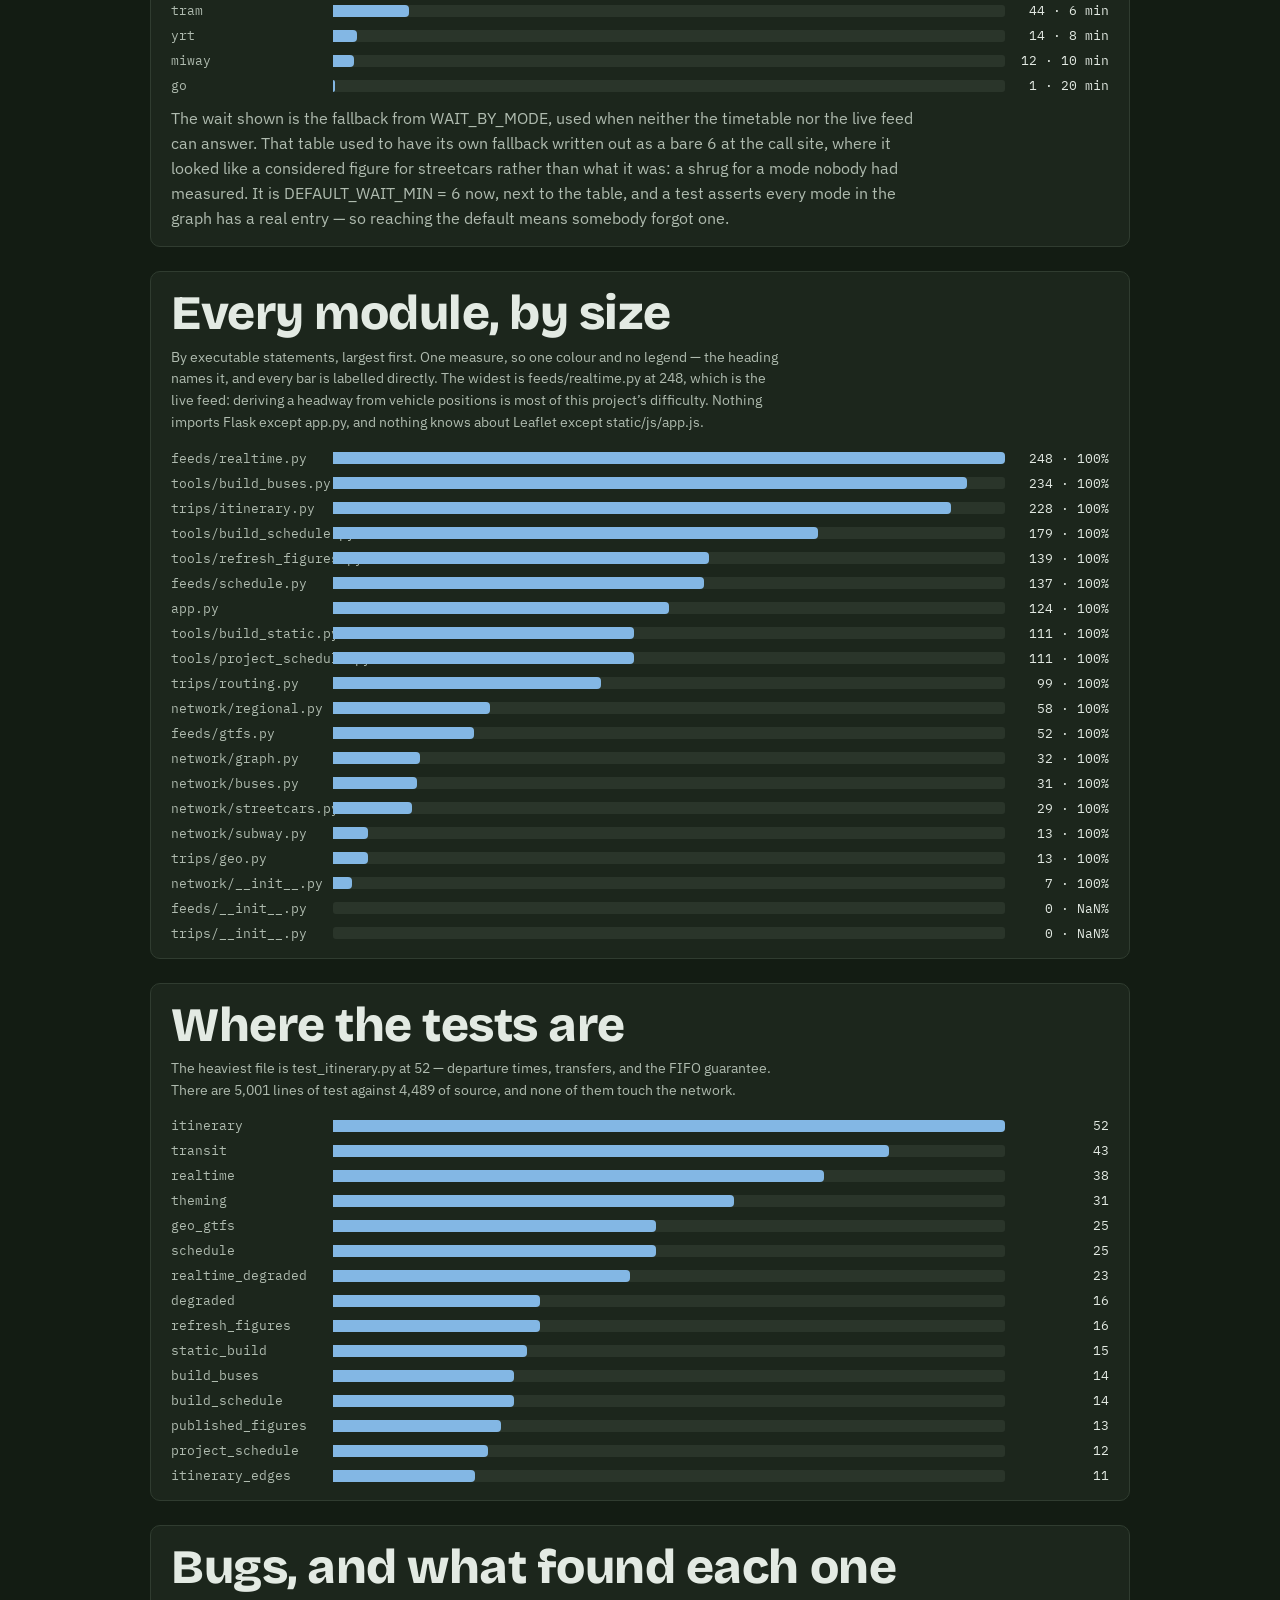
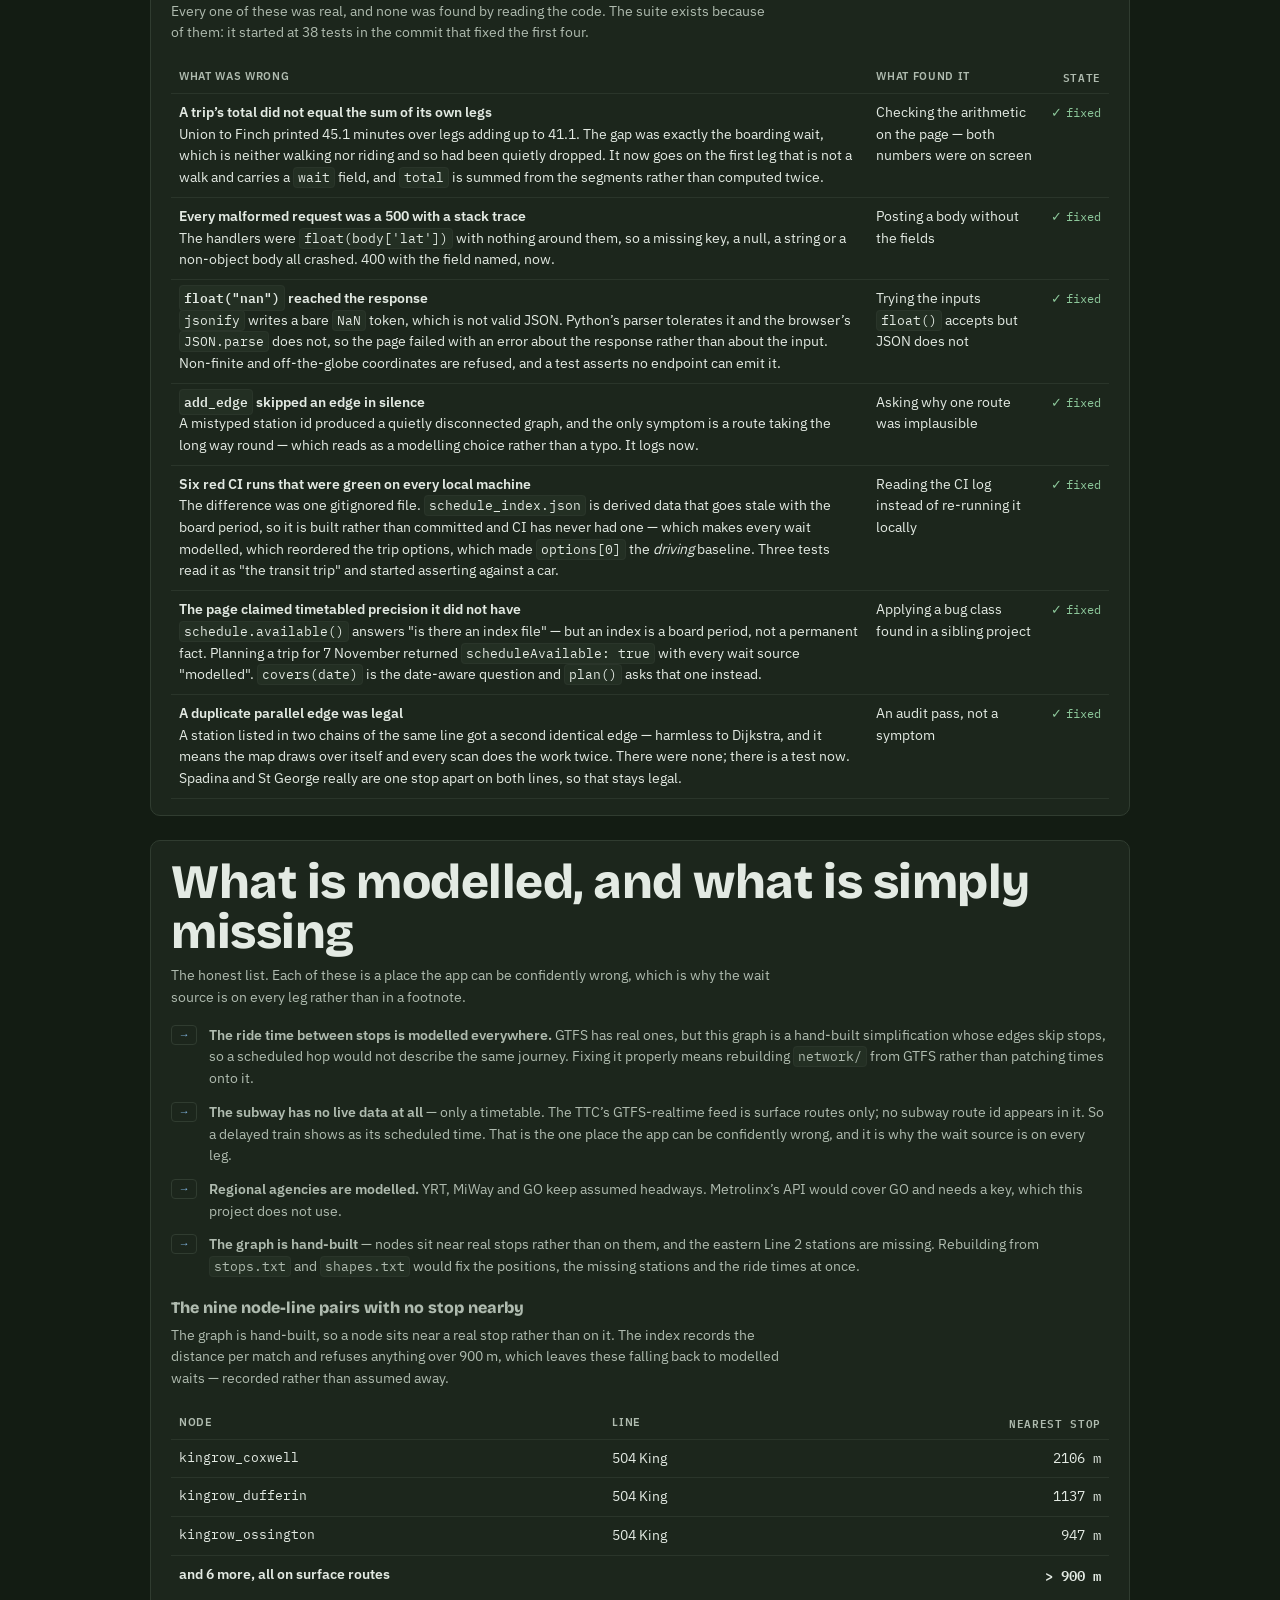
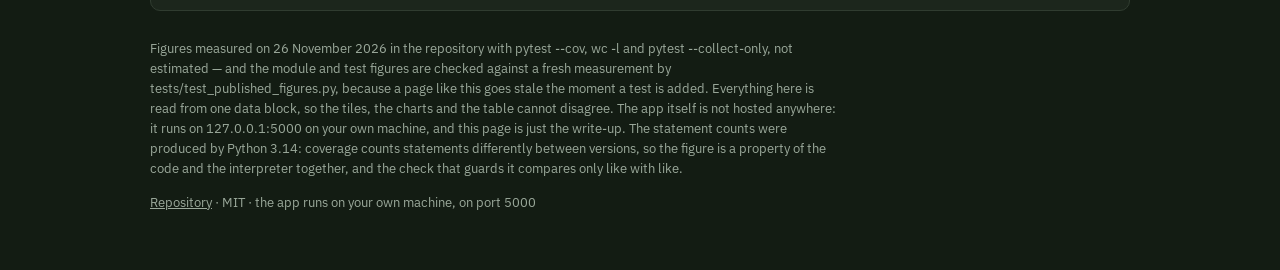
==== commit d6951c2a: "Write-up: the palette, a display headline, Plex for copy and figures docs/index.html takes the same " ====
--- a/docs/index.html
+++ b/docs/index.html
@@ -21,6 +21,8 @@
     if (/^[a-z]+$/.test(saved)) document.documentElement.classList.replace('theme-dark', 'theme-' + saved);
   })();
 </script>
+<!-- Self-hosted type (DESIGN.md): no request leaves for a font service. -->
+<link rel="stylesheet" href="fonts.css">
 <style>
 /* ==========================================================================
    DESIGN TOKENS -- the write-up template shared by this family of pages.
@@ -33,29 +35,30 @@
    token in it, and add <name> to THEMES in the script at the bottom.
    Nothing else changes, and tests/test_theming.py checks the new block.
 
-   The colour blocks are the same in every copy of this template. Each text
-   pairing is at least 4.5:1 and each UI pairing at least 3:1, in both
-   themes. The old light palette failed twice: --ink-muted (#8d7a52) was
-   3.35:1 on the plane, now --color-text-subtle #665632; and --series
-   (#2a78d6) was 4.34:1 on the surface, now --color-accent #1f63b8.
-   --color-warning (amber) is a fill only, sub-3:1 by design, and always
-   sits beside a glyph and a word; it is never a text colour.
-   --color-text-on-warning is the glyph on that fill; it is this copy's one
-   addition to the shared block.
+   The thirteen contract tokens in each block are this repo's palette from
+   design/palettes.json ("Toronto Transit": sage dominant, cornflower
+   accent), verbatim; the rest are derived from those two and stay muted.
+   Each text pairing is at least 4.5:1 and each UI pairing at least 3:1, in
+   both themes. --color-warning (amber) is a fill behind a glyph and always
+   sits beside a word; --color-text-on-warning is the glyph on that fill.
    ========================================================================== */
 :root {
-  /* spacing: --space-N is N x 4px */
+  /* spacing: --space-N is N x 4px (DESIGN.md: an 8px rhythm, even N in new work) */
   --space-1: 4px; --space-2: 8px; --space-3: 12px; --space-4: 16px; --space-5: 20px;
-  --space-6: 24px; --space-7: 28px; --space-8: 32px; --space-11: 44px;
-
-  /* typography */
-  --font-sans: -apple-system, BlinkMacSystemFont, "Segoe UI", Helvetica, Arial, sans-serif;
-  --font-mono: ui-monospace, SFMono-Regular, Menlo, monospace;
-  --text-2xs: 11px; --text-xs: 11.5px; --text-sm: 12px; --text-md: 12.5px; --text-lg: 13px;
-  --text-xl: 13.5px; --text-2xl: 14px; --text-body: 15px; --text-title: 23px; --text-figure: 27px;
-  --leading-tight: 1.12; --leading-body: 1.55; --leading-code: 1.7;
-  --weight-normal: 400; --weight-medium: 500; --weight-semibold: 600;
-  --tracking-tight: -0.2px; --tracking-wide: .02em; --tracking-caps: .06em;
+  --space-6: 24px; --space-7: 28px; --space-8: 32px; --space-11: 44px; --space-16: 64px;
+
+  /* typography -- self-hosted in fonts.css beside this page */
+  --font-display: "Bricolage Grotesque", sans-serif;
+  --font-sans: "IBM Plex Sans", sans-serif;
+  --font-mono: "IBM Plex Mono", monospace;
+  /* The design scale: each step 3x the one below. */
+  --text-sm: 13px; --text-base: 16px; --text-xl: 48px; --text-display: clamp(64px, 14vw, 144px);
+  /* Table cells, labels and code keep a smaller scale of their own. */
+  --text-2xs: 11px; --text-xs: 12px; --text-md: 13px; --text-lg: 14px; --text-figure: 27px;
+  --leading-display: .92; --leading-tight: 1.05; --leading-body: 1.55; --leading-code: 1.7;
+  /* Plex ships 400 and 600; Bricolage is set at 200 or 800, never between. */
+  --weight-normal: 400; --weight-semibold: 600; --weight-display-light: 200; --weight-display: 800;
+  --tracking-display: -.03em; --tracking-tight: -.01em; --tracking-wide: .02em; --tracking-caps: .06em;
 
   /* shape */
   --radius-xs: 3px; --radius-sm: 4px; --radius-md: 8px; --radius-lg: 10px;
@@ -65,30 +68,30 @@
    with no theme class or an unknown one; any .theme-* block wins over it. */
 :where(:root), .theme-dark {
   color-scheme: dark;
-  --color-bg: #0d0d0d; --color-surface: #1a1a19; --color-surface-subtle: #21201e;
-  --color-border: #383835; --color-border-strong: #6e6c66;
-  --color-text-primary: #ffffff; --color-text-muted: #c3c2b7; --color-text-subtle: #959389;
-  --color-accent: #4b93ea; --color-accent-hover: #7ab0f0; --color-accent-subtle: #14263c; --color-text-on-accent: #0d0d0d;
-  --color-danger: #f06a6a; --color-success: #3cc13c; --color-warning: #fab219;
-  --color-grid: #2c2c2a; --color-track: #2c2c2a;
-  --color-text-on-warning: #0d0d0d;
+  --color-bg: #131C13; --color-surface: #1C261C; --color-surface-subtle: #232F23;
+  --color-border: #303C30; --color-border-strong: #617161;
+  --color-text-primary: #E3EAE3; --color-text-muted: #AFBBAF; --color-text-subtle: #9BA99B;
+  --color-accent: #83B7E4; --color-accent-hover: #9FCDF5; --color-accent-subtle: #213546; --color-text-on-accent: #0E1C28;
+  --color-danger: #DF7F78; --color-success: #8CC79A; --color-warning: #D4AE68;
+  --color-grid: #2A352A; --color-track: #2A352A;
+  --color-text-on-warning: #131C13;
 }
 .theme-light {
   color-scheme: light;
-  --color-bg: #ece6d6; --color-surface: #fffdf7; --color-surface-subtle: #f6f1e4;
-  --color-border: #ded5bf; --color-border-strong: #7a7466;
-  --color-text-primary: #12161d; --color-text-muted: #3c4453; --color-text-subtle: #665632;
-  --color-accent: #1f63b8; --color-accent-hover: #174f94; --color-accent-subtle: #dfe9f7; --color-text-on-accent: #ffffff;
-  --color-danger: #b02e2e; --color-success: #0a6e0a; --color-warning: #fab219;
-  --color-grid: #ece6d6; --color-track: #ece6d6;
-  --color-text-on-warning: #12161d;
+  --color-bg: #F1F8F1; --color-surface: #F9FDF9; --color-surface-subtle: #E7F0E6;
+  --color-border: #D4DED4; --color-border-strong: #819181;
+  --color-text-primary: #202920; --color-text-muted: #516051; --color-text-subtle: #5F6E5E;
+  --color-accent: #3B6E97; --color-accent-hover: #28577C; --color-accent-subtle: #D2E8FB; --color-text-on-accent: #F5FBFF;
+  --color-danger: #A83634; --color-success: #356B40; --color-warning: #D9B56C;
+  --color-grid: #DCE5DC; --color-track: #DCE5DC;
+  --color-text-on-warning: #202920;
 }
 
 * { box-sizing: border-box; }
 html, body { margin: 0; }
 .viz-root {
   padding: var(--space-8) var(--space-6) var(--space-11);
-  font: var(--text-body)/var(--leading-body) var(--font-sans);
+  font: var(--text-base)/var(--leading-body) var(--font-sans);
   background: var(--color-bg); color: var(--color-text-primary);
   min-height: 100vh;
 }
@@ -98,8 +101,14 @@
   margin: 0 0 var(--space-2); font: var(--weight-normal) var(--text-sm) var(--font-mono); color: var(--color-text-subtle);
   letter-spacing: var(--tracking-wide);
 }
-h1 { font-size: var(--text-title); margin: 0 0 var(--space-1); letter-spacing: var(--tracking-tight); }
-.lede { color: var(--color-text-muted); margin: 0; font-size: var(--text-body); max-width: 68ch; }
+/* The one headline: display type at its lightest, against the heavy section
+ * headings below, so the contrast is weight rather than another box. */
+h1 {
+  font: var(--weight-display-light) var(--text-display)/var(--leading-display) var(--font-display);
+  letter-spacing: var(--tracking-display); margin: var(--space-2) 0 var(--space-6);
+  overflow-wrap: break-word;
+}
+.lede { color: var(--color-text-muted); margin: 0; font-size: var(--text-base); max-width: 68ch; }
 .head { display: flex; justify-content: space-between; align-items: flex-start; gap: var(--space-5); flex-wrap: wrap; }
 .controls { display: flex; gap: var(--space-2); flex-wrap: wrap; }
 button, .btn {
@@ -118,17 +127,20 @@
 .tiles { display: grid; grid-template-columns: repeat(auto-fit, minmax(156px, 1fr)); gap: var(--space-3); margin: var(--space-6) 0 var(--space-3); }
 .tile { background: var(--color-surface); border: 1px solid var(--color-border); border-radius: var(--radius-lg); padding: var(--space-4); }
 .tile .k { display: block; color: var(--color-text-muted); font-size: var(--text-2xs); text-transform: uppercase; letter-spacing: var(--tracking-caps); }
-.tile .v { display: block; margin-top: 3px; font: var(--weight-semibold) var(--text-figure)/var(--leading-tight) var(--font-sans); font-variant-numeric: tabular-nums; }
+.tile .v { display: block; margin-top: 3px; font: var(--weight-semibold) var(--text-figure)/var(--leading-tight) var(--font-mono); font-variant-numeric: tabular-nums; }
 .tile .n { display: block; margin-top: 2px; color: var(--color-text-subtle); font-size: var(--text-sm); }
 
 .note { color: var(--color-text-subtle); font-size: var(--text-lg); max-width: 80ch; margin: var(--space-3) 0 0; }
 
 /* ---------------------------------------------------------------- panels */
 .panel { background: var(--color-surface); border: 1px solid var(--color-border); border-radius: var(--radius-lg); padding: var(--space-4) var(--space-5); margin-top: var(--space-6); }
-.panel h2 { margin: 0 0 2px; font-size: var(--text-body); }
-.panel h3 { margin: var(--space-5) 0 var(--space-2); font-size: var(--text-lg); color: var(--color-text-muted); }
+.panel h2 {
+  margin: 0 0 var(--space-2); font: var(--weight-display) var(--text-xl)/var(--leading-tight) var(--font-display);
+  letter-spacing: var(--tracking-tight);
+}
+.panel h3 { margin: var(--space-5) 0 var(--space-2); font: var(--weight-display) var(--text-base) var(--font-display); color: var(--color-text-muted); }
 .panel .sub { margin: 0 0 var(--space-4); color: var(--color-text-muted); font-size: var(--text-lg); max-width: 76ch; }
-.panel p { font-size: var(--text-2xl); color: var(--color-text-muted); max-width: 76ch; }
+.panel p { font-size: var(--text-base); color: var(--color-text-muted); max-width: 76ch; }
 .split { display: grid; grid-template-columns: repeat(auto-fit, minmax(330px, 1fr)); gap: var(--space-6); }
 
 /* Thin marks on a recessive track, 4px rounding on the data end only so the
@@ -141,7 +153,7 @@
 .bar .lab { font: var(--weight-normal) var(--text-md) var(--font-mono); color: var(--color-text-muted); }
 .bar .rail { position: relative; height: 12px; background: var(--color-track); border-radius: var(--radius-xs); }
 .bar .fill { position: absolute; inset: 0 auto 0 0; background: var(--color-accent); border-radius: 0 var(--radius-sm) var(--radius-sm) 0; }
-.bar .val { text-align: right; font: var(--weight-medium) var(--text-sm) var(--font-mono); font-variant-numeric: tabular-nums; color: var(--color-text-primary); }
+.bar .val { text-align: right; font: var(--weight-normal) var(--text-sm) var(--font-mono); font-variant-numeric: tabular-nums; color: var(--color-text-primary); }
 .bar:hover .rail { outline: 2px solid var(--color-border); outline-offset: 2px; }
 
 /* ----------------------------------------------------------------- table */
@@ -163,9 +175,9 @@
 
 /* Numbered steps. */
 .flow { list-style: none; margin: var(--space-3) 0 0; padding: 0; display: grid; gap: var(--space-3); }
-.flow li { display: grid; grid-template-columns: 26px 1fr; gap: var(--space-3); font-size: var(--text-xl); color: var(--color-text-muted); }
+.flow li { display: grid; grid-template-columns: 26px 1fr; gap: var(--space-3); font-size: var(--text-lg); color: var(--color-text-muted); }
 .step {
-  font: var(--weight-medium) var(--text-2xs) var(--font-mono); color: var(--color-accent);
+  font: var(--weight-normal) var(--text-2xs) var(--font-mono); color: var(--color-accent);
   border: 1px solid var(--color-border); border-radius: var(--radius-sm);
   text-align: center; padding: 1px 0; height: 20px;
 }
@@ -173,7 +185,7 @@
 /* Status. Never colour alone: each carries a glyph and a word. Amber is a
  * fill, never a text colour -- under 3:1 on either surface -- so a warning's
  * word stays in the text colour and its glyph sits on an amber chip. */
-.flag { display: inline-flex; align-items: center; gap: var(--space-1); font: var(--weight-medium) var(--text-xs) var(--font-mono); white-space: nowrap; }
+.flag { display: inline-flex; align-items: center; gap: var(--space-1); font: var(--weight-normal) var(--text-xs) var(--font-mono); white-space: nowrap; }
 .flag .g { font-size: var(--text-sm); }
 .flag.good { color: var(--color-success); }
 .flag.warn { color: var(--color-text-primary); }
@@ -194,11 +206,14 @@
   .viz-root { padding-left: var(--space-4); padding-right: var(--space-4); }
   th, td { padding: var(--space-2) var(--space-1); }
   .flag { white-space: normal; }
+  /* Plex Mono is wider than the system mono it replaced: an identifier in a
+   * cell may break rather than push the table past the screen. */
+  td code, td.mono { overflow-wrap: anywhere; }
 }
 </style>
 </head>
 
-<body class="viz-root" data-palette="#4b93ea">
+<body class="viz-root" data-palette="#83B7E4">
 <main>
 
 <div class="head">
@@ -399,7 +414,7 @@
 /* Every number on this page is read from here, so the tiles, the charts and
  * the table cannot drift apart.
  *
- * Measured on 24 November 2026 in the repository: `pytest -q --cov` for the
+ * Measured on 26 November 2026 in the repository: `pytest -q --cov` for the
  * statements and what is uncovered, `wc -l` for length, `pytest
  * --collect-only -q` for the test counts, and the graph figures by importing
  * the network package. Not estimated. tests/test_published_figures.py checks
@@ -414,8 +429,8 @@
   { name: 'tools/refresh_figures.py',  lines: 264, stmts: 139, missed:  0, does: 'rewrites the figures on this page from a fresh run' },
   { name: 'feeds/schedule.py',         lines: 325, stmts: 137, missed:  0, does: 'when the next one actually leaves, from the index' },
   { name: 'app.py',                    lines: 310, stmts: 124, missed:  0, does: 'the HTTP surface; six endpoints and nothing else' },
+  { name: 'tools/build_static.py',     lines: 401, stmts: 111, missed:  0, does: 'the browser build in docs/app, checked against the Python' },
   { name: 'tools/project_schedule.py', lines: 220, stmts: 111, missed:  0, does: 'four years past the feed, labelled as a projection' },
-  { name: 'tools/build_static.py',     lines: 391, stmts: 110, missed:  0, does: 'the browser build in docs/app, checked against the Python' },
   { name: 'trips/routing.py',          lines: 209, stmts:  99, missed:  0, does: 'Dijkstra reachability — the heat map' },
   { name: 'network/regional.py',       lines: 127, stmts:  58, missed:  0, does: 'YRT/Viva, MiWay, GO and the highway-corridor hubs' },
   { name: 'feeds/gtfs.py',             lines: 149, stmts:  52, missed:  0, does: 'reads the GTFS archive; shared by both build tools' },
@@ -453,7 +468,7 @@
   { file: 'test_itinerary_edges.py',   n: 11, of: 'trips at the edges of what the planner can answer' }
 ];
 
-var TEST_LINES = 4976;
+var TEST_LINES = 5001;
 
 /* Which interpreter produced the statement counts above. It matters: coverage
  * counts a `with` block or a multi-line call differently between versions, so
@@ -805,7 +820,7 @@
 });
 
 el('footNote').textContent =
-  'Figures measured on 24 November 2026 in the repository with pytest ' +
+  'Figures measured on 26 November 2026 in the repository with pytest ' +
   '--cov, wc -l and pytest --collect-only, not estimated — and the module ' +
   'and test figures are checked against a fresh measurement by ' +
   'tests/test_published_figures.py, because a page like this goes stale the ' +
--- a/docs/fonts.css
+++ b/docs/fonts.css
@@ -0,0 +1,8 @@
+/* Self-hosted type for every project page (see DESIGN.md). No external requests, so it works offline and under a CSP.
+   Copy this file and the fonts/ folder next to each other; the url()s are relative to this file.
+   Bricolage Grotesque is variable: one file covers every weight from 200 to 800. Licences: fonts/OFL-*.txt */
+@font-face{font-family:"Bricolage Grotesque";src:url("fonts/bricolage-grotesque-latin-wght.woff2") format("woff2");font-weight:200 800;font-style:normal;font-display:swap}
+@font-face{font-family:"IBM Plex Sans";src:url("fonts/ibm-plex-sans-latin-400.woff2") format("woff2");font-weight:400;font-style:normal;font-display:swap}
+@font-face{font-family:"IBM Plex Sans";src:url("fonts/ibm-plex-sans-latin-600.woff2") format("woff2");font-weight:600;font-style:normal;font-display:swap}
+@font-face{font-family:"IBM Plex Mono";src:url("fonts/ibm-plex-mono-latin-400.woff2") format("woff2");font-weight:400;font-style:normal;font-display:swap}
+@font-face{font-family:"IBM Plex Mono";src:url("fonts/ibm-plex-mono-latin-600.woff2") format("woff2");font-weight:600;font-style:normal;font-display:swap}
